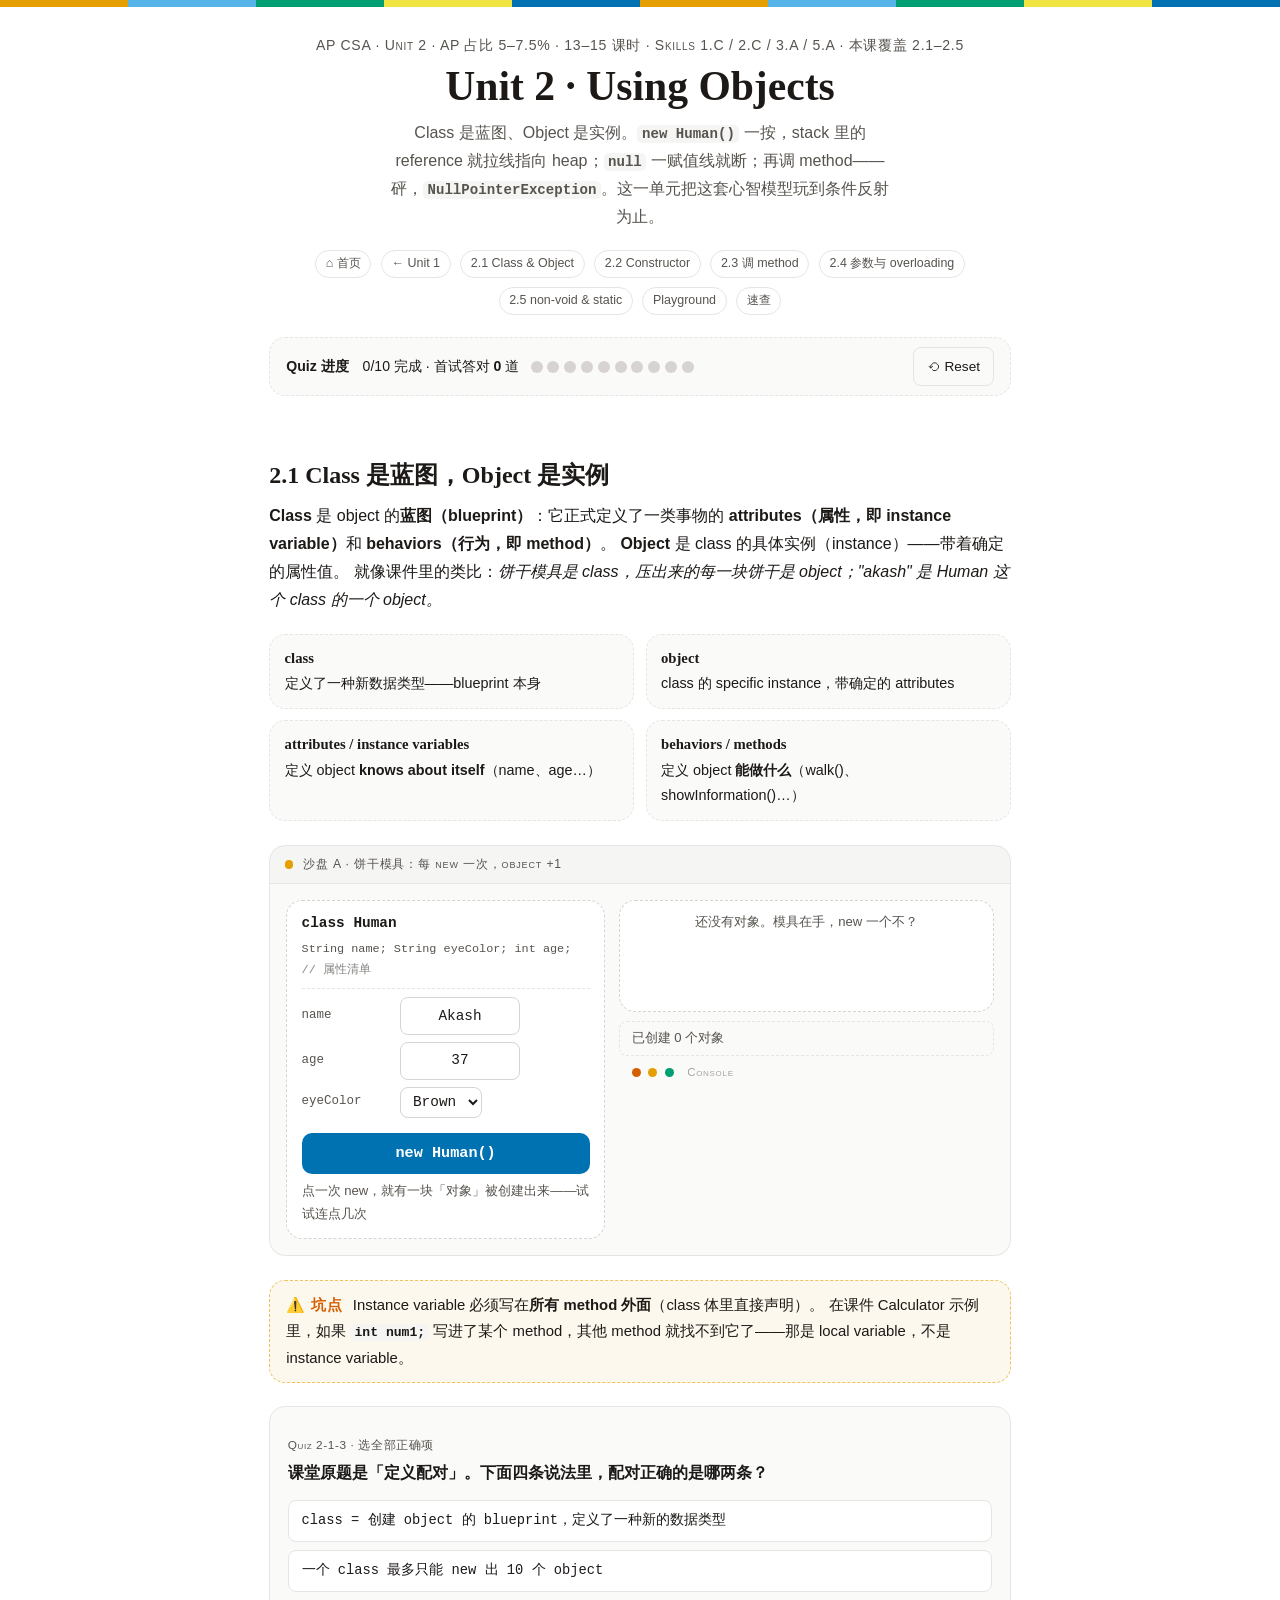
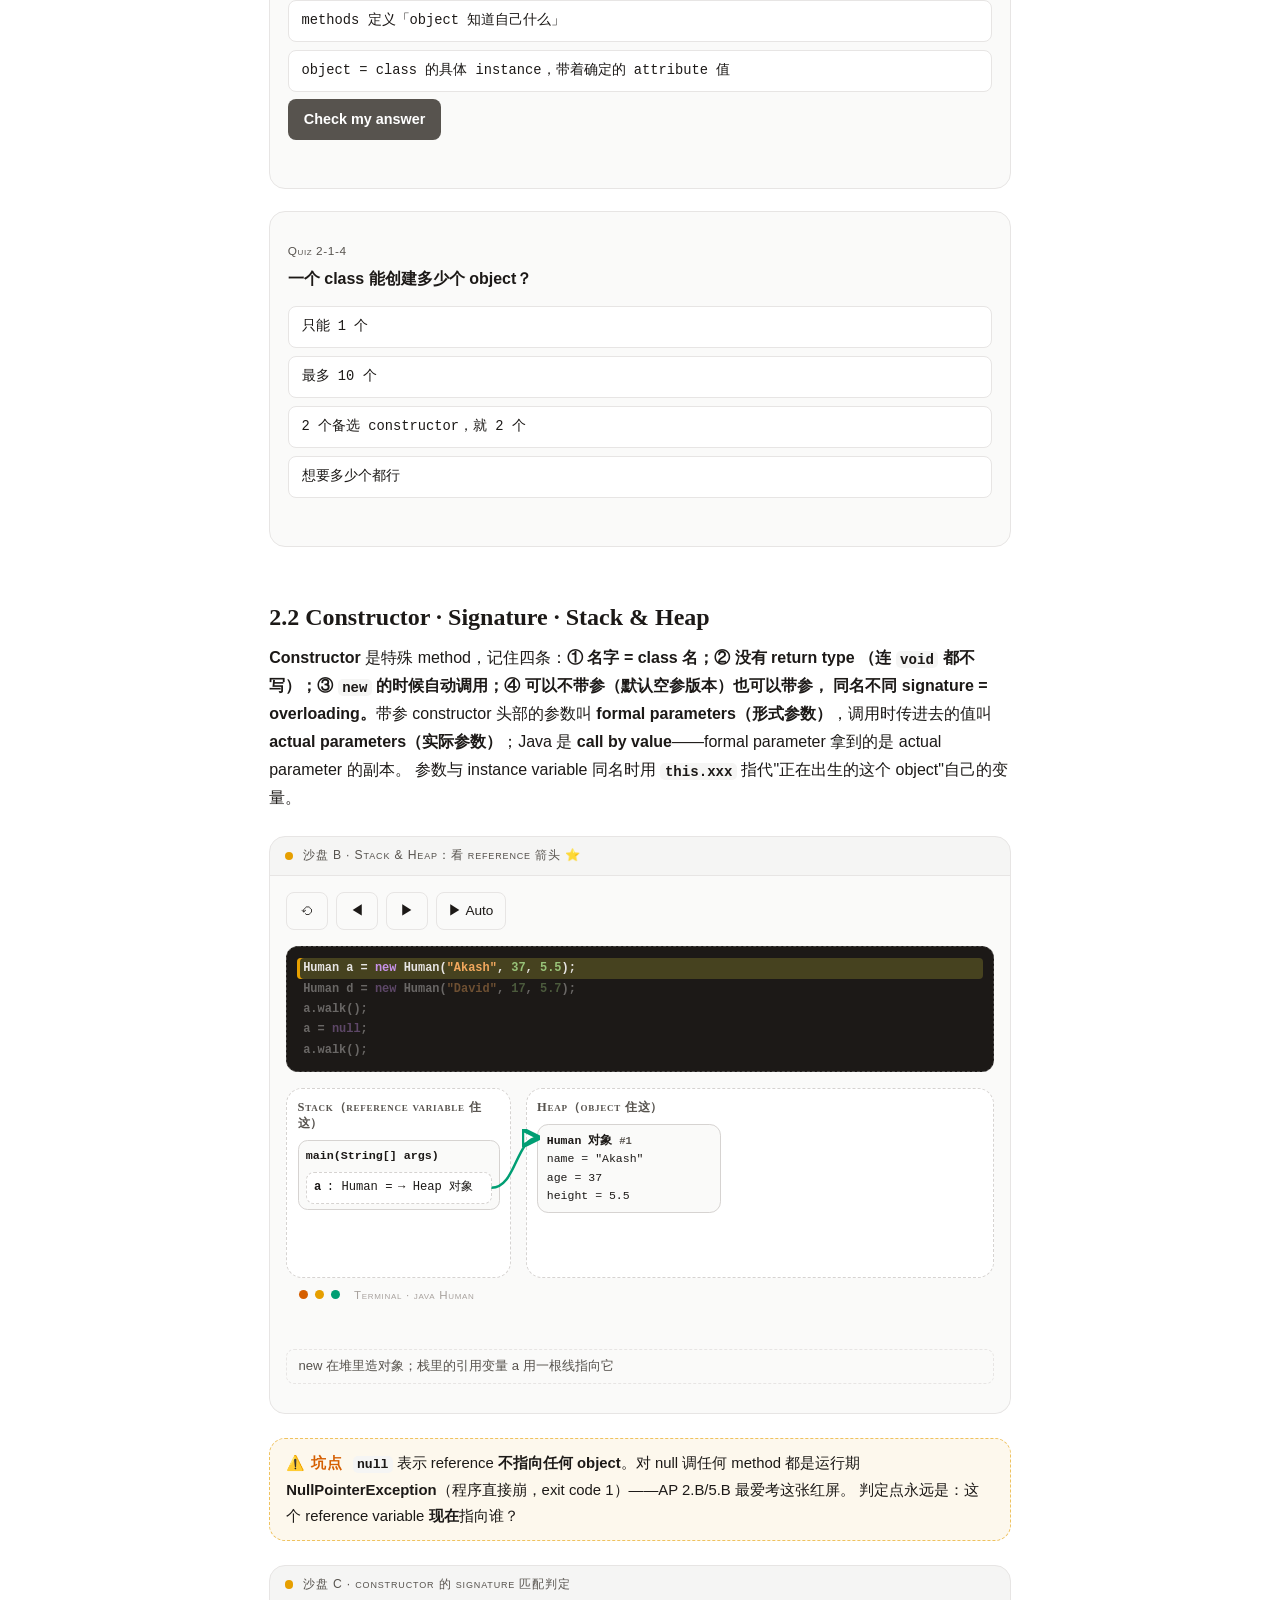
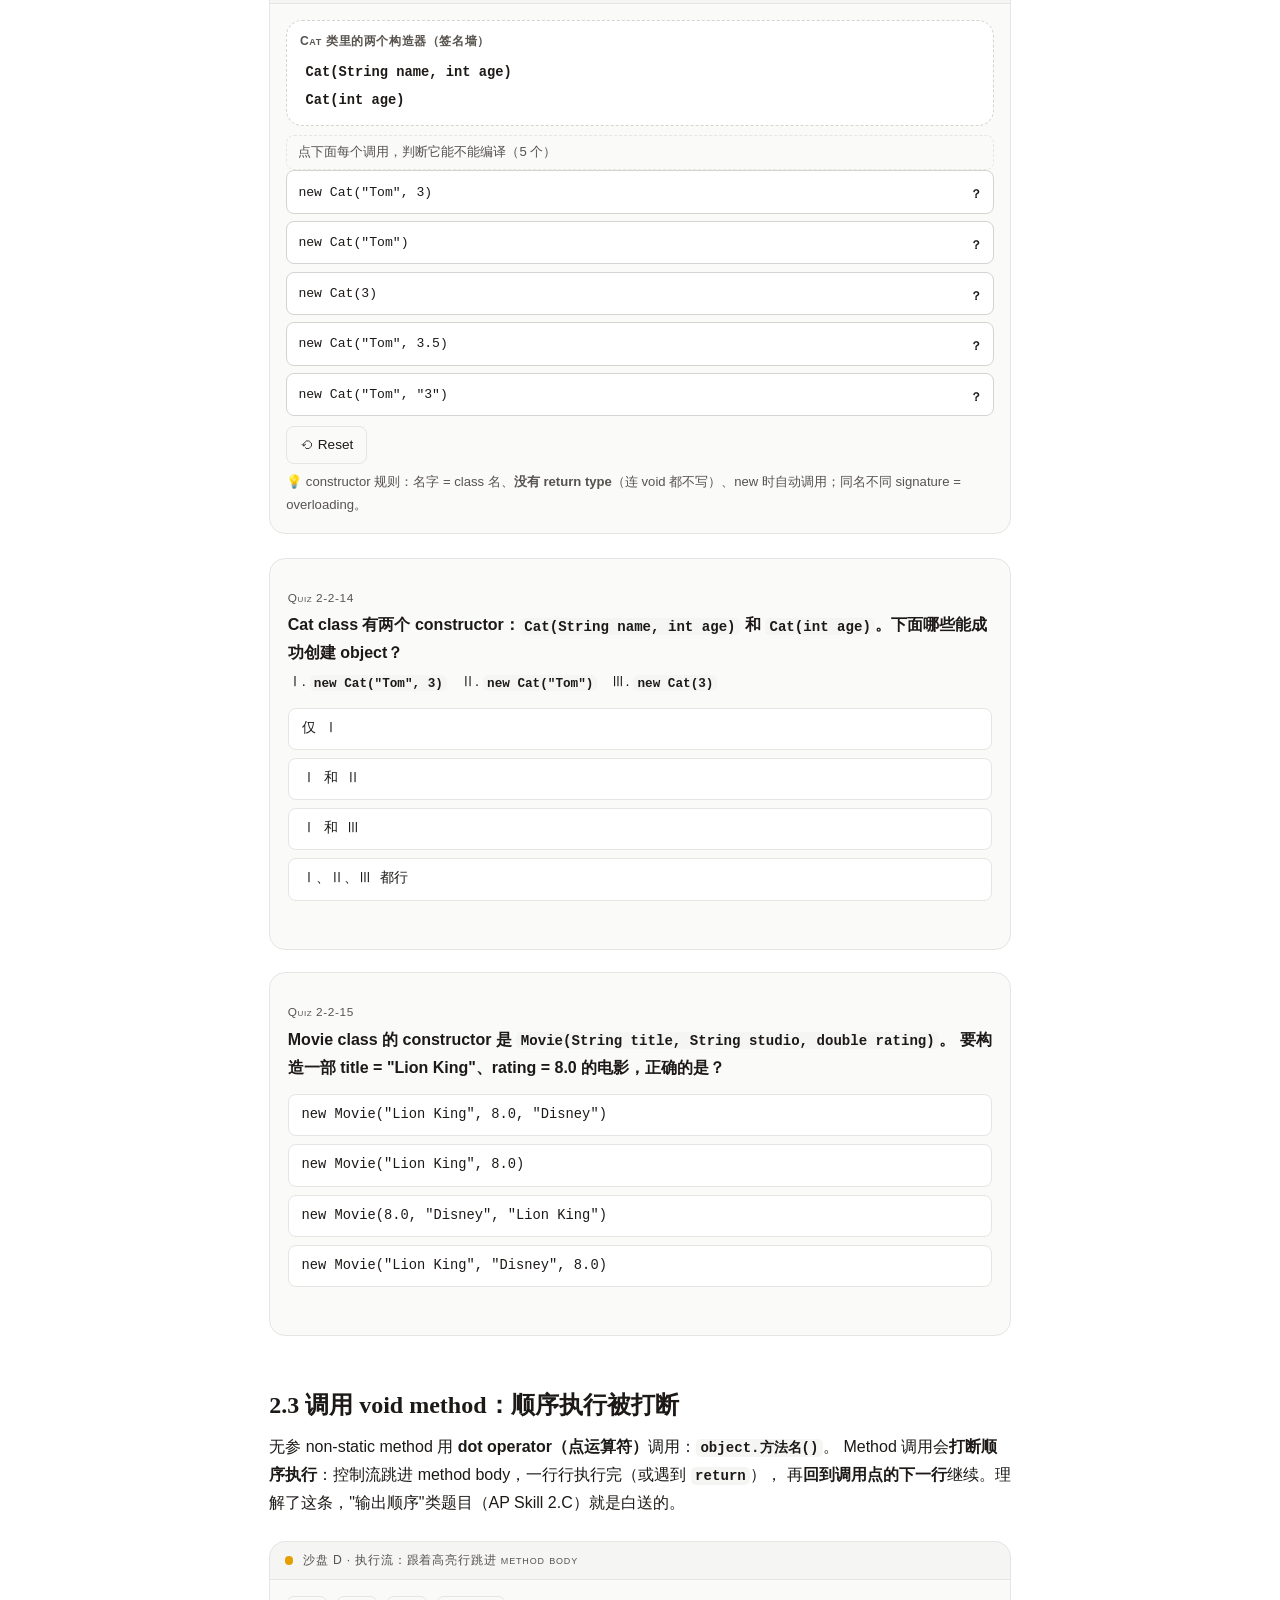
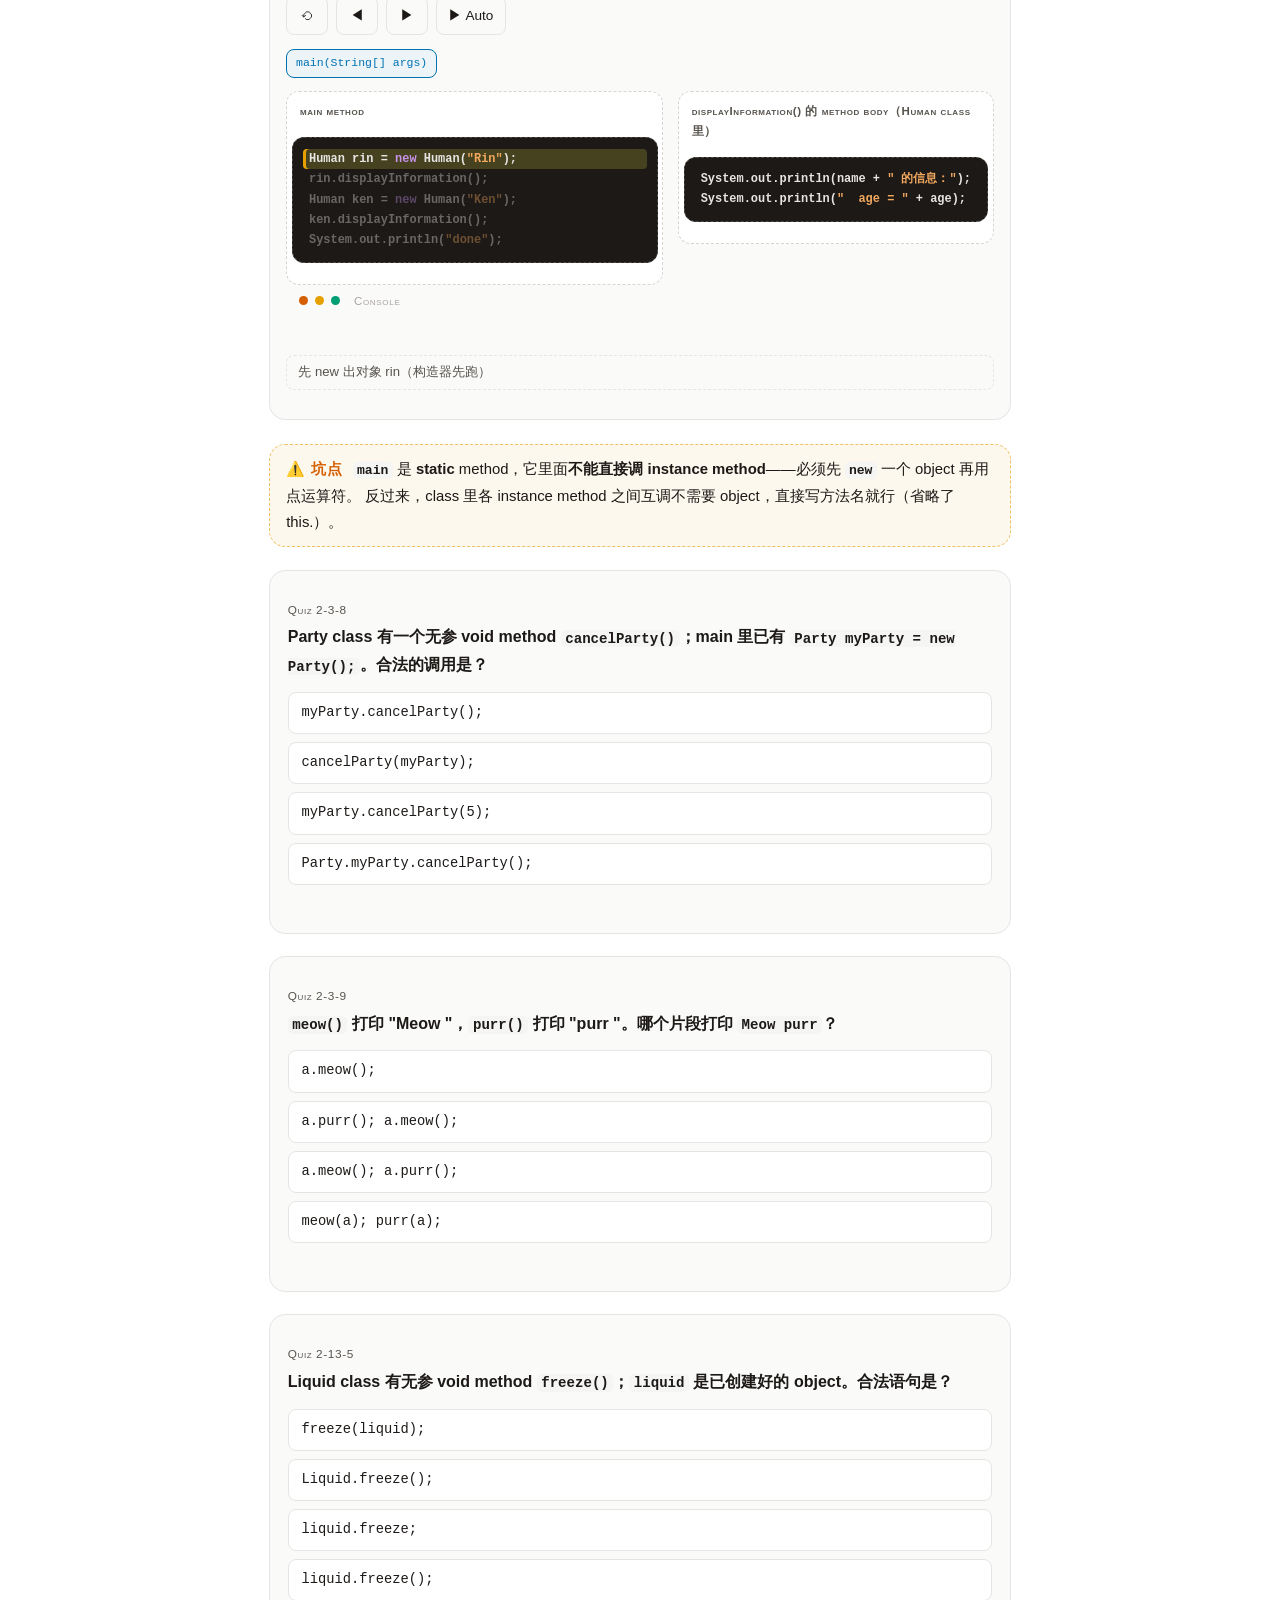
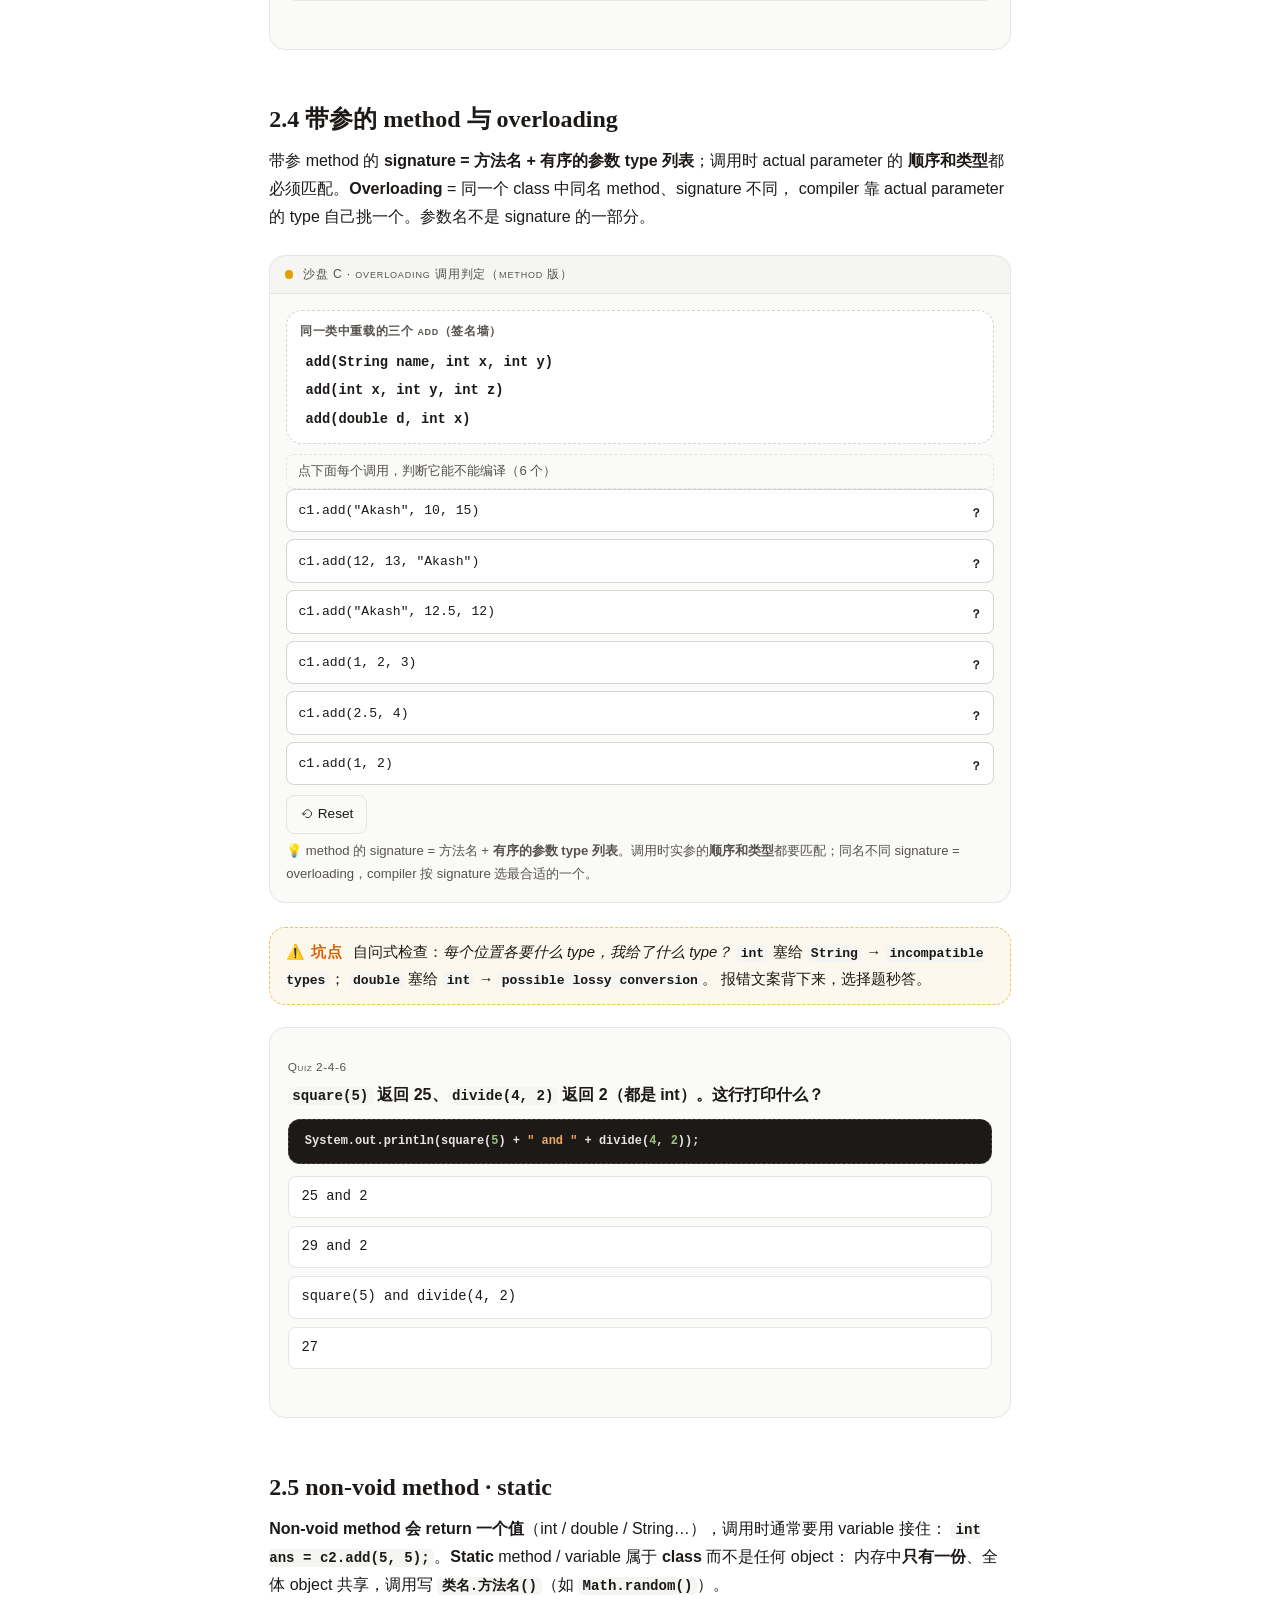
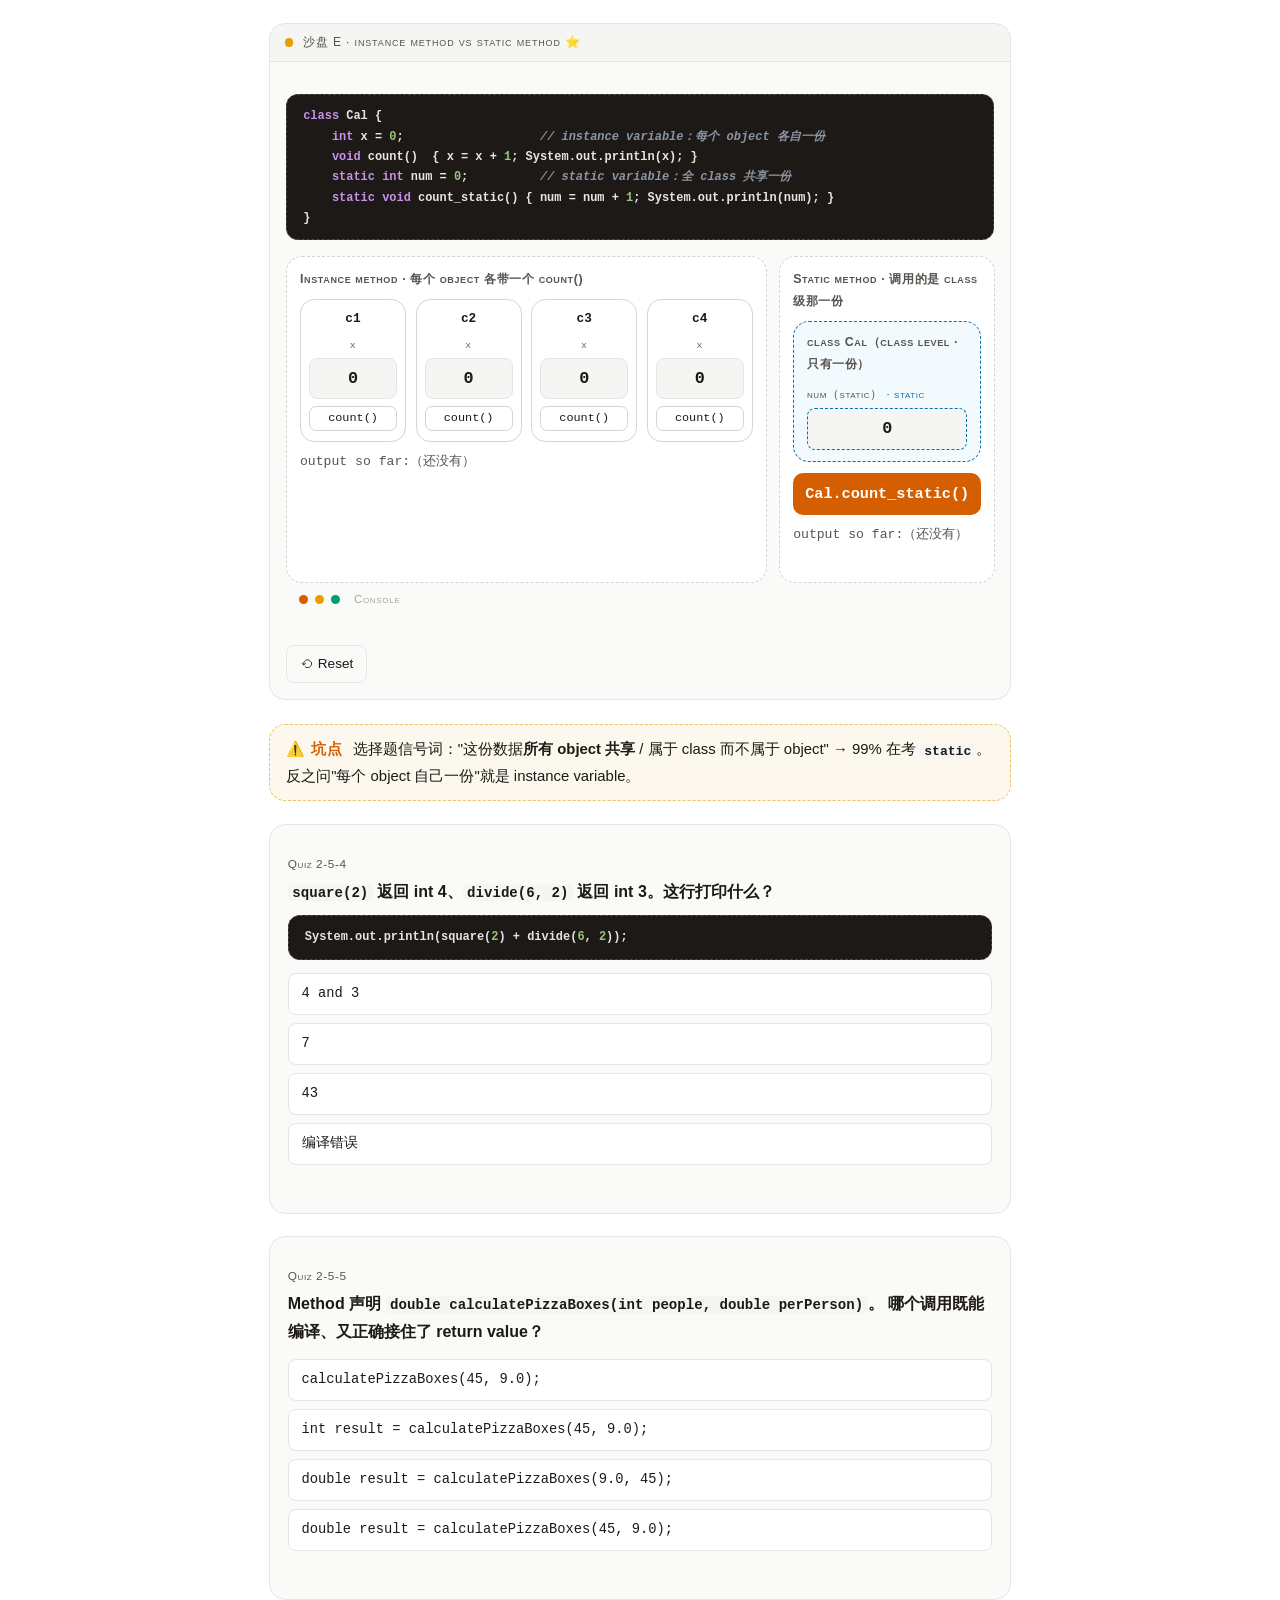
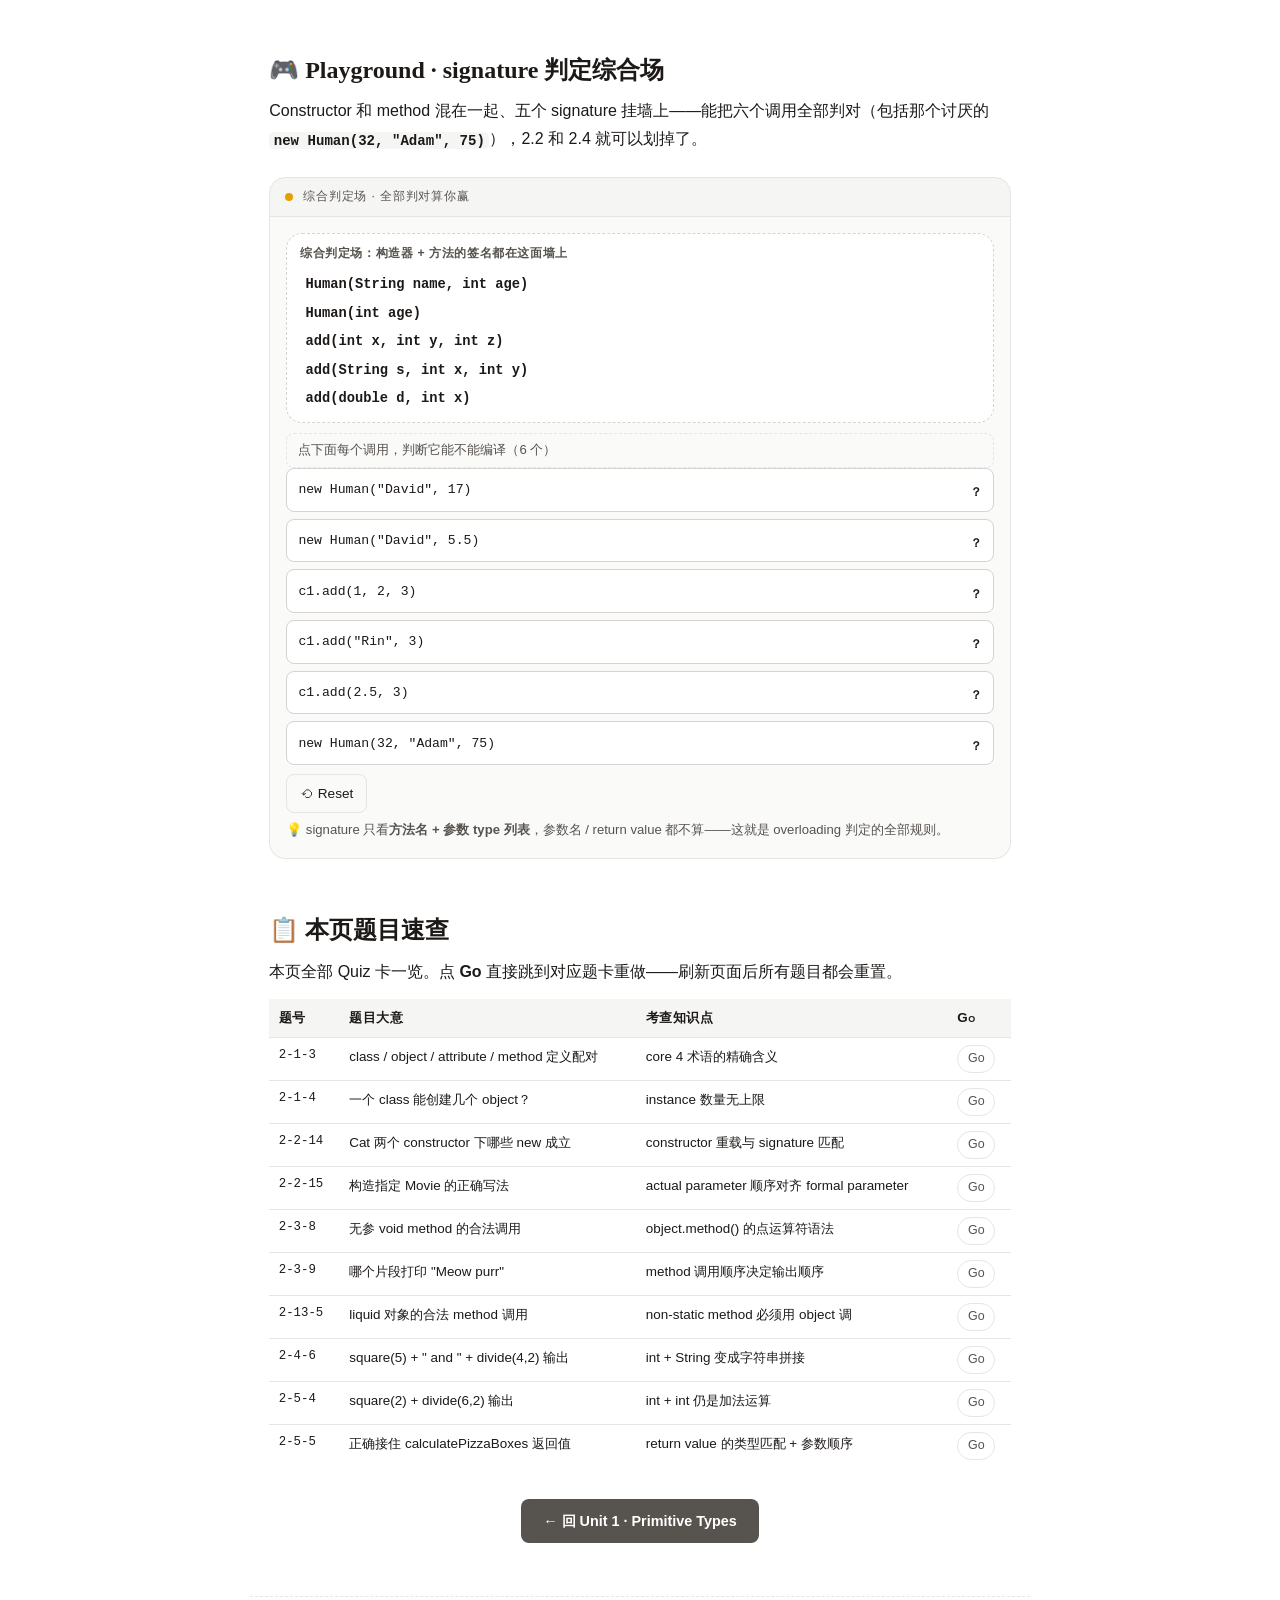
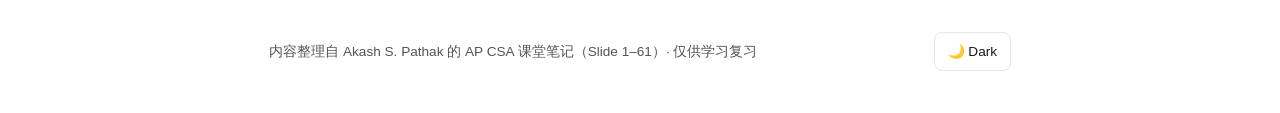
==== apcsa-review/unit2.html @ db7389d6 "Add files via upload" ====
<!doctype html>
<html lang="zh-CN" data-theme="light">
<head>
<meta charset="utf-8">
<meta name="viewport" content="width=device-width, initial-scale=1">
<title>Unit 2 · Using Objects | AP CSA 复习沙盘</title>
<meta name="description" content="AP CSA Unit 2 可交互复习：Class and Object、Constructor、Stack and Heap、Method calls、Static。">
<script>
  (function () {
    var p = new URL(location.href).searchParams.get('theme');
    var s = null; try { s = localStorage.getItem('apcsa-theme'); } catch (e) {}
    var t = p || s || (matchMedia('(prefers-color-scheme: dark)').matches ? 'dark' : 'light');
    document.documentElement.dataset.theme = t;
  })();
</script>
<link rel="stylesheet" href="./assets/main.css">
<link rel="stylesheet" href="./assets/sandbox.css">
<script type="module" src="./assets/js/unit2.js"></script>
</head>
<body data-page="unit2">
<a class="skip" href="#main">跳到主要内容</a>
<div class="bar" role="presentation"><i></i><i></i><i></i><i></i><i></i><i></i><i></i><i></i><i></i><i></i></div>

<div class="page">
  <header class="content site-head">
    <p class="post-meta">AP CSA · Unit 2 · AP 占比 5–7.5% · 13–15 课时 · Skills 1.C / 2.C / 3.A / 5.A · 本课覆盖 2.1–2.5</p>
    <h1 class="site-title">Unit 2 · Using Objects</h1>
    <p class="lede">Class 是蓝图、Object 是实例。<code>new Human()</code> 一按，stack 里的 reference 就拉线指向 heap；<code>null</code> 一赋值线就断；再调 method——砰，<code>NullPointerException</code>。这一单元把这套心智模型玩到条件反射为止。</p>
    <nav class="unit-nav" aria-label="本页目录">
      <a class="chip" href="./index.html">⌂ 首页</a>
      <a class="chip" href="./unit1.html">← Unit 1</a>
      <a class="chip" href="#s2-1">2.1 Class &amp; Object</a>
      <a class="chip" href="#s2-2">2.2 Constructor</a>
      <a class="chip" href="#s2-3">2.3 调 method</a>
      <a class="chip" href="#s2-4">2.4 参数与 overloading</a>
      <a class="chip" href="#s2-5">2.5 non-void &amp; static</a>
      <a class="chip" href="#playground">Playground</a>
      <a class="chip" href="#ref">速查</a>
    </nav>
    <div class="quiz-progress" data-quiz-progress aria-live="polite"></div>
  </header>

  <main id="main" class="content">

    <!-- ==================== §2.1 ==================== -->
    <section id="s2-1" class="reveal">
      <h2>2.1 Class 是蓝图，Object 是实例<a class="anchor" href="#s2-1" aria-label="本节的链接">#</a></h2>
      <p><strong>Class</strong> 是 object 的<strong>蓝图（blueprint）</strong>：它正式定义了一类事物的
        <strong>attributes（属性，即 instance variable）</strong>和 <strong>behaviors（行为，即 method）</strong>。
        <strong>Object</strong> 是 class 的具体实例（instance）——带着确定的属性值。
        就像课件里的类比：<em>饼干模具是 class，压出来的每一块饼干是 object；"akash" 是 Human 这个 class 的一个 object。</em></p>

      <div class="fact-grid">
        <div class="fact"><b>class</b><br>定义了一种新数据类型——blueprint 本身</div>
        <div class="fact"><b>object</b><br>class 的 specific instance，带确定的 attributes</div>
        <div class="fact"><b>attributes / instance variables</b><br>定义 object <strong>knows about itself</strong>（name、age…）</div>
        <div class="fact"><b>behaviors / methods</b><br>定义 object <strong>能做什么</strong>（walk()、showInformation()…）</div>
      </div>

      <div class="viz">
        <div class="viz-head"><span class="dot"></span>沙盘 A · 饼干模具：每 new 一次，object +1</div>
        <div class="viz-body">
          <u2-instantiator></u2-instantiator>
        </div>
      </div>

      <aside class="warn">
        <span class="tag">⚠️ 坑点</span>
        Instance variable 必须写在<strong>所有 method 外面</strong>（class 体里直接声明）。
        在课件 Calculator 示例里，如果 <code>int num1;</code> 写进了某个 method，其他 method 就找不到它了——那是 local variable，不是 instance variable。
      </aside>

      <quiz-card qno="2-1-3" multi id="q-2-1-3">
        <p class="qhead"><span class="qno">Quiz 2-1-3 · 选全部正确项</span></p>
        <p class="question">课堂原题是「定义配对」。下面四条说法里，<strong>配对正确</strong>的是哪两条？</p>
        <ul class="options">
          <li data-correct>class = 创建 object 的 blueprint，定义了一种新的数据类型</li>
          <li>一个 class 最多只能 new 出 10 个 object</li>
          <li>methods 定义「object 知道自己什么」</li>
          <li data-correct>object = class 的具体 instance，带着确定的 attribute 值</li>
        </ul>
        <p class="explain">methods 定义的是 object<strong>能做什么</strong>；"知道自己什么"是 <strong>attributes / instance variables</strong> 的活儿。object 数量没有任何上限——想 new 多少都行（Quiz 2-1-4 马上考这句）。</p>
      </quiz-card>

      <quiz-card qno="2-1-4" id="q-2-1-4">
        <p class="qhead"><span class="qno">Quiz 2-1-4</span></p>
        <p class="question">一个 class 能创建多少个 object？</p>
        <ul class="options">
          <li>只能 1 个</li>
          <li>最多 10 个</li>
          <li>2 个备选 constructor，就 2 个</li>
          <li data-correct>想要多少个都行</li>
        </ul>
        <p class="explain">刚才沙盘里你也 new 了好几个了——模具只此一个，饼干随便压。</p>
      </quiz-card>
    </section>

    <!-- ==================== §2.2 ==================== -->
    <section id="s2-2" class="reveal">
      <h2>2.2 Constructor · Signature · Stack &amp; Heap<a class="anchor" href="#s2-2" aria-label="本节的链接">#</a></h2>
      <p><strong>Constructor</strong> 是特殊 method，记住四条：<strong>① 名字 = class 名；② 没有 return type
        （连 <code>void</code> 都不写）；③ <code>new</code> 的时候自动调用；④ 可以不带参（默认空参版本）也可以带参，
        同名不同 signature = overloading。</strong>带参 constructor 头部的参数叫
        <strong>formal parameters（形式参数）</strong>，调用时传进去的值叫
        <strong>actual parameters（实际参数）</strong>；Java 是 <strong>call by value</strong>——formal parameter 拿到的是 actual parameter 的副本。
        参数与 instance variable 同名时用 <code>this.xxx</code> 指代"正在出生的这个 object"自己的变量。</p>

      <div class="viz">
        <div class="viz-head"><span class="dot"></span>沙盘 B · Stack &amp; Heap：看 reference 箭头 ⭐</div>
        <div class="viz-body">
          <u2-memory>
            <viz-code>
Human a = new Human("Akash", 37, 5.5);
Human d = new Human("David", 17, 5.7);
a.walk();
a = null;
a.walk();</viz-code>
            <div class="mem-area">
              <div class="mem-pane" id="stackPane"><h4>Stack（reference variable 住这）</h4><div class="stack-frame"><b>main(String[] args)</b></div></div>
              <div class="mem-pane" id="heapPane"><h4>Heap（object 住这）</h4></div>
            </div>
            <div class="npe-banner">💥 NullPointerException——程序在 Human.java:24 崩掉了（exit code 1）</div>
            <viz-console title="Terminal · java Human"></viz-console>
            <p class="note-chip">点 ▶ 逐行执行：重点看 reference 箭头，和 a = null 之后再调 method 发生了什么</p>
          </u2-memory>
        </div>
      </div>

      <aside class="warn float">
        <span class="tag">⚠️ 坑点</span>
        <code>null</code> 表示 reference <strong>不指向任何 object</strong>。对 null 调任何 method 都是运行期
        <strong>NullPointerException</strong>（程序直接崩，exit code 1）——AP 2.B/5.B 最爱考这张红屏。
        判定点永远是：这个 reference variable <strong>现在</strong>指向谁？
      </aside>

      <div class="viz">
        <div class="viz-head"><span class="dot"></span>沙盘 C · constructor 的 signature 匹配判定</div>
        <div class="viz-body">
          <u2-signature kind="ctor"></u2-signature>
        </div>
      </div>

      <quiz-card qno="2-2-14" id="q-2-2-14">
        <p class="qhead"><span class="qno">Quiz 2-2-14</span></p>
        <p class="question">Cat class 有两个 constructor：<code>Cat(String name, int age)</code> 和 <code>Cat(int age)</code>。下面哪些能成功创建 object？<br>
          <span style="font-weight:400;font-size:.9em">Ⅰ. <code>new Cat("Tom", 3)</code>　Ⅱ. <code>new Cat("Tom")</code>　Ⅲ. <code>new Cat(3)</code></span></p>
        <ul class="options">
          <li>仅 Ⅰ</li>
          <li>Ⅰ 和 Ⅱ</li>
          <li data-correct>Ⅰ 和 Ⅲ</li>
          <li>Ⅰ、Ⅱ、Ⅲ 都行</li>
        </ul>
        <p class="explain">Ⅰ 匹配 <code>Cat(String, int)</code> ✓；Ⅱ 找不到只收一个 String 的 constructor ✗；Ⅲ 匹配 <code>Cat(int)</code> ✓。和上面沙盘的判定是同一件事。</p>
      </quiz-card>

      <quiz-card qno="2-2-15" id="q-2-2-15">
        <p class="qhead"><span class="qno">Quiz 2-2-15</span></p>
        <p class="question">Movie class 的 constructor 是 <code>Movie(String title, String studio, double rating)</code>。
          要构造一部 title = "Lion King"、rating = 8.0 的电影，正确的是？</p>
        <ul class="options">
          <li>new Movie("Lion King", 8.0, "Disney")</li>
          <li>new Movie("Lion King", 8.0)</li>
          <li>new Movie(8.0, "Disney", "Lion King")</li>
          <li data-correct>new Movie("Lion King", "Disney", 8.0)</li>
        </ul>
        <p class="explain">Actual parameter 的<strong>顺序</strong>必须严格对齐 formal parameter：String → String → double。
          顺序反了（A、C）或参数不够（B），全都过不了编译。</p>
      </quiz-card>
    </section>

    <!-- ==================== §2.3 ==================== -->
    <section id="s2-3" class="reveal">
      <h2>2.3 调用 void method：顺序执行被打断<a class="anchor" href="#s2-3" aria-label="本节的链接">#</a></h2>
      <p>无参 non-static method 用 <strong>dot operator（点运算符）</strong>调用：<code>object.方法名()</code>。
        Method 调用会<strong>打断顺序执行</strong>：控制流跳进 method body，一行行执行完（或遇到 <code>return</code>），
        再<strong>回到调用点的下一行</strong>继续。理解了这条，"输出顺序"类题目（AP Skill 2.C）就是白送的。</p>

      <div class="viz">
        <div class="viz-head"><span class="dot"></span>沙盘 D · 执行流：跟着高亮行跳进 method body</div>
        <div class="viz-body">
          <u2-callflow>
            <div class="cstack"></div>
            <div class="split">
              <div class="paper"><h6>main method</h6>
                <viz-code id="codeMain">
Human rin = new Human("Rin");
rin.displayInformation();
Human ken = new Human("Ken");
ken.displayInformation();
System.out.println("done");</viz-code>
              </div>
              <div class="paper"><h6>displayInformation() 的 method body（Human class 里）</h6>
                <viz-code id="codeM">
System.out.println(name + " 的信息：");
System.out.println("  age = " + age);</viz-code>
              </div>
            </div>
            <viz-console title="Console"></viz-console>
            <p class="note-chip">点 ▶：看调用栈的 frame 怎么推入（调用）、怎么弹出（执行完回来）</p>
          </u2-callflow>
        </div>
      </div>

      <aside class="warn">
        <span class="tag">⚠️ 坑点</span>
        <code>main</code> 是 <strong>static</strong> method，它里面<strong>不能直接调 instance method</strong>——必须先 <code>new</code> 一个 object 再用点运算符。
        反过来，class 里各 instance method 之间互调不需要 object，直接写方法名就行（省略了 this.）。
      </aside>

      <quiz-card qno="2-3-8" id="q-2-3-8">
        <p class="qhead"><span class="qno">Quiz 2-3-8</span></p>
        <p class="question">Party class 有一个无参 void method <code>cancelParty()</code>；main 里已有 <code>Party myParty = new Party();</code>。合法的调用是？</p>
        <ul class="options">
          <li data-correct>myParty.cancelParty();</li>
          <li>cancelParty(myParty);</li>
          <li>myParty.cancelParty(5);</li>
          <li>Party.myParty.cancelParty();</li>
        </ul>
        <p class="explain">Non-static method = 用 object 点出来：<code>object.method()</code>。<code>cancelParty(5)</code> 参数数量不匹配（无参 method）。</p>
      </quiz-card>

      <quiz-card qno="2-3-9" id="q-2-3-9">
        <p class="qhead"><span class="qno">Quiz 2-3-9</span></p>
        <p class="question"><code>meow()</code> 打印 "Meow "，<code>purr()</code> 打印 "purr "。哪个片段打印 <code>Meow purr</code>？</p>
        <ul class="options">
          <li>a.meow();</li>
          <li>a.purr(); a.meow();</li>
          <li data-correct>a.meow(); a.purr();</li>
          <li>meow(a); purr(a);</li>
        </ul>
        <p class="explain">Method 按调用顺序一个个执行：<code>meow</code> 先 → "Meow "，<code>purr</code> 后 → "purr "。
          D 连调用语法都不对。</p>
      </quiz-card>

      <quiz-card qno="2-13-5" id="q-2-13-5">
        <p class="qhead"><span class="qno">Quiz 2-13-5</span></p>
        <p class="question">Liquid class 有无参 void method <code>freeze()</code>；<code>liquid</code> 是已创建好的 object。合法语句是？</p>
        <ul class="options">
          <li>freeze(liquid);</li>
          <li>Liquid.freeze();</li>
          <li>liquid.freeze;</li>
          <li data-correct>liquid.freeze();</li>
        </ul>
        <p class="explain">同 2-3-8：object + 点 + 方法名 + 括号分号。用 class 名调用（如 <code>Liquid.freeze()</code>）只适用于 static method（§2.5 见）。</p>
      </quiz-card>
    </section>

    <!-- ==================== §2.4 ==================== -->
    <section id="s2-4" class="reveal">
      <h2>2.4 带参的 method 与 overloading<a class="anchor" href="#s2-4" aria-label="本节的链接">#</a></h2>
      <p>带参 method 的 <strong>signature = 方法名 + 有序的参数 type 列表</strong>；调用时 actual parameter 的
        <strong>顺序和类型</strong>都必须匹配。<strong>Overloading</strong> = 同一个 class 中同名 method、signature 不同，
        compiler 靠 actual parameter 的 type 自己挑一个。参数名不是 signature 的一部分。</p>

      <div class="viz">
        <div class="viz-head"><span class="dot"></span>沙盘 C · overloading 调用判定（method 版）</div>
        <div class="viz-body">
          <u2-signature kind="method"></u2-signature>
        </div>
      </div>

      <aside class="warn float">
        <span class="tag">⚠️ 坑点</span>
        自问式检查：<em>每个位置各要什么 type，我给了什么 type？</em>
        <code>int</code> 塞给 <code>String</code> → <code>incompatible types</code>；
        <code>double</code> 塞给 <code>int</code> → <code>possible lossy conversion</code>。
        报错文案背下来，选择题秒答。
      </aside>

      <quiz-card qno="2-4-6" id="q-2-4-6">
        <p class="qhead"><span class="qno">Quiz 2-4-6</span></p>
        <p class="question"><code>square(5)</code> 返回 25、<code>divide(4, 2)</code> 返回 2（都是 int）。这行打印什么？</p>
        <viz-code>System.out.println(square(5) + " and " + divide(4, 2));</viz-code>
        <ul class="options">
          <li data-correct>25 and 2</li>
          <li>29 and 2</li>
          <li>square(5) and divide(4, 2)</li>
          <li>27</li>
        </ul>
        <p class="explain">中间是 String，+ 变成<strong>拼接</strong>：25 + " and " = "25 and "，再拼 2 = "25 and 2"。
          全是数字时 <code>+</code> 才做加法（下一题对比）。</p>
      </quiz-card>
    </section>

    <!-- ==================== §2.5 ==================== -->
    <section id="s2-5" class="reveal">
      <h2>2.5 non-void method · static<a class="anchor" href="#s2-5" aria-label="本节的链接">#</a></h2>
      <p><strong>Non-void method 会 return 一个值</strong>（int / double / String…），调用时通常要用 variable 接住：
        <code>int ans = c2.add(5, 5);</code>。<strong>Static</strong> method / variable 属于 <strong>class</strong> 而不是任何 object：
        内存中<strong>只有一份</strong>、全体 object 共享，调用写 <code>类名.方法名()</code>（如 <code>Math.random()</code>）。</p>

      <div class="viz">
        <div class="viz-head"><span class="dot"></span>沙盘 E · instance method vs static method ⭐</div>
        <div class="viz-body">
          <viz-code>
class Cal {
    int x = 0;                   // instance variable：每个 object 各自一份
    void count()  { x = x + 1; System.out.println(x); }
    static int num = 0;          // static variable：全 class 共享一份
    static void count_static() { num = num + 1; System.out.println(num); }
}</viz-code>
          <u2-static></u2-static>
        </div>
      </div>

      <aside class="warn float">
        <span class="tag">⚠️ 坑点</span>
        选择题信号词："这份数据<strong>所有 object 共享</strong> / 属于 class 而不属于 object" → 99% 在考 <code>static</code>。
        反之问"每个 object 自己一份"就是 instance variable。
      </aside>

      <quiz-card qno="2-5-4" id="q-2-5-4">
        <p class="qhead"><span class="qno">Quiz 2-5-4</span></p>
        <p class="question"><code>square(2)</code> 返回 int 4、<code>divide(6, 2)</code> 返回 int 3。这行打印什么？</p>
        <viz-code>System.out.println(square(2) + divide(6, 2));</viz-code>
        <ul class="options">
          <li>4 and 3</li>
          <li data-correct>7</li>
          <li>43</li>
          <li>编译错误</li>
        </ul>
        <p class="explain">两边都是 int 返回值，中间的 <code>+</code> 做<strong>加法</strong>：4 + 3 = 7。
          和 2-4-6 放一起看：有没有 String 参战，<code>+</code> 的语义完全不同。</p>
      </quiz-card>

      <quiz-card qno="2-5-5" id="q-2-5-5">
        <p class="qhead"><span class="qno">Quiz 2-5-5</span></p>
        <p class="question">Method 声明 <code>double calculatePizzaBoxes(int people, double perPerson)</code>。
          哪个调用既能编译、又正确接住了 return value？</p>
        <ul class="options">
          <li>calculatePizzaBoxes(45, 9.0);</li>
          <li>int result = calculatePizzaBoxes(45, 9.0);</li>
          <li>double result = calculatePizzaBoxes(9.0, 45);</li>
          <li data-correct>double result = calculatePizzaBoxes(45, 9.0);</li>
        </ul>
        <p class="explain">B：<code>double</code> 返回值塞进 <code>int</code> → lossy conversion，编译失败。
          C：参数顺序反了，45 是 int 不是 double 位置。A 语法上能跑，但 return value 被扔掉了——考试问"正确调用"选 D。</p>
      </quiz-card>
    </section>

    <!-- ==================== Playground ==================== -->
    <section id="playground" class="reveal">
      <h2>🎮 Playground · signature 判定综合场<a class="anchor" href="#playground" aria-label="本节的链接">#</a></h2>
      <p>Constructor 和 method 混在一起、五个 signature 挂墙上——能把六个调用全部判对（包括那个讨厌的
        <code>new Human(32, "Adam", 75)</code>），2.2 和 2.4 就可以划掉了。</p>
      <div class="viz">
        <div class="viz-head"><span class="dot"></span>综合判定场 · 全部判对算你赢</div>
        <div class="viz-body">
          <u2-signature kind="mix"></u2-signature>
        </div>
      </div>
    </section>

    <!-- ==================== 速查 ==================== -->
    <section id="ref" class="reveal">
      <h2>📋 本页题目速查<a class="anchor" href="#ref" aria-label="本节的链接">#</a></h2>
      <p>本页全部 Quiz 卡一览。点 <strong>Go</strong> 直接跳到对应题卡重做——刷新页面后所有题目都会重置。</p>

      <table class="ref">
        <thead><tr><th>题号</th><th>题目大意</th><th>考查知识点</th><th>Go</th></tr></thead>
        <tbody>
          <tr><td class="mono">2-1-3</td><td>class / object / attribute / method 定义配对</td><td>core 4 术语的精确含义</td><td><a class="chip" href="#q-2-1-3">Go</a></td></tr>
          <tr><td class="mono">2-1-4</td><td>一个 class 能创建几个 object？</td><td>instance 数量无上限</td><td><a class="chip" href="#q-2-1-4">Go</a></td></tr>
          <tr><td class="mono">2-2-14</td><td>Cat 两个 constructor 下哪些 new 成立</td><td>constructor 重载与 signature 匹配</td><td><a class="chip" href="#q-2-2-14">Go</a></td></tr>
          <tr><td class="mono">2-2-15</td><td>构造指定 Movie 的正确写法</td><td>actual parameter 顺序对齐 formal parameter</td><td><a class="chip" href="#q-2-2-15">Go</a></td></tr>
          <tr><td class="mono">2-3-8</td><td>无参 void method 的合法调用</td><td>object.method() 的点运算符语法</td><td><a class="chip" href="#q-2-3-8">Go</a></td></tr>
          <tr><td class="mono">2-3-9</td><td>哪个片段打印 "Meow purr"</td><td>method 调用顺序决定输出顺序</td><td><a class="chip" href="#q-2-3-9">Go</a></td></tr>
          <tr><td class="mono">2-13-5</td><td>liquid 对象的合法 method 调用</td><td>non-static method 必须用 object 调</td><td><a class="chip" href="#q-2-13-5">Go</a></td></tr>
          <tr><td class="mono">2-4-6</td><td>square(5) + " and " + divide(4,2) 输出</td><td>int + String 变成字符串拼接</td><td><a class="chip" href="#q-2-4-6">Go</a></td></tr>
          <tr><td class="mono">2-5-4</td><td>square(2) + divide(6,2) 输出</td><td>int + int 仍是加法运算</td><td><a class="chip" href="#q-2-5-4">Go</a></td></tr>
          <tr><td class="mono">2-5-5</td><td>正确接住 calculatePizzaBoxes 返回值</td><td>return value 的类型匹配 + 参数顺序</td><td><a class="chip" href="#q-2-5-5">Go</a></td></tr>
        </tbody>
      </table>

      <p style="text-align:center;margin-top:2rem">
        <a class="btn" style="display:inline-block;padding:.6rem 1.4rem;border-radius:8px;background:var(--btn-bg);color:#fff;text-decoration:none" href="./unit1.html">← 回 Unit 1 · Primitive Types</a>
      </p>
    </section>
  </main>

  <footer class="site-foot">
    <span>内容整理自 Akash S. Pathak 的 AP CSA 课堂笔记（Slide 1–61）· 仅供学习复习</span>
    <button class="btn-ghost" type="button" data-theme-toggle>🌙 Dark</button>
  </footer>
</div>
</body>
</html>
---- apcsa-review/assets/main.css ----
/* ============================================================
   AP CSA 复习沙盘 · 全局皮肤
   设计语汇移植自 samwho.dev：Okabe–Ito 色板 / 动效 tokens /
   虚线圆角"手账"质感 / margin note / 双主题
   ============================================================ */

/* ---------- 1. Design Tokens ---------- */
:root {
  /* stone 灰阶 */
  --stone-50:#fafaf9;  --stone-100:#f5f5f4; --stone-200:#e7e5e4;
  --stone-300:#d6d3d1; --stone-400:#a8a29e; --stone-500:#78716c;
  --stone-600:#57534e; --stone-700:#44403c; --stone-800:#292524;
  --stone-900:#1c1917; --stone-950:#0c0a09;

  /* 可视化分类色板（Okabe–Ito 色盲安全） */
  --viz-1:#e69f00; --viz-2:#56b4e9; --viz-3:#009e73; --viz-4:#f0e442;
  --viz-5:#0072b2; --viz-6:#d55e00; --viz-7:#cc79a7; --viz-8:#2e3440;
  --viz-orange:var(--viz-1); --viz-sky:var(--viz-2); --viz-green:var(--viz-3);
  --viz-yellow:var(--viz-4); --viz-blue:var(--viz-5); --viz-red:var(--viz-6);
  --viz-pink:var(--viz-7);   --viz-grey:var(--viz-8);

  /* 动效：4 档时长 × 3 条曲线 */
  --dur-press:120ms; --dur-state:160ms; --dur-move:220ms; --dur-playful:300ms;
  --ease-out:cubic-bezier(0.23,1,0.32,1);
  --ease-inout:cubic-bezier(0.77,0,0.175,1);
  --ease-bounce:cubic-bezier(0.34,2.2,0.64,1);

  /* 字体：系统栈，零 web font；中文标题配衬线 */
  --font-body:"Seravek","Gill Sans Nova","Segoe UI",Ubuntu,Calibri,
    "PingFang SC","Hiragino Sans GB","Microsoft YaHei","Noto Sans SC",sans-serif;
  --font-heading:"Iowan Old Style","Palatino Linotype","URW Palladio L",P052,
    "Songti SC","STSong","SimSun",serif;
  --font-code:ui-monospace,"Cascadia Code","JetBrains Mono","Source Code Pro",
    Menlo,Consolas,"Courier New",monospace;

  --max-w:780px;

  /* 主题变量（light 默认） */
  --bg:#ffffff;
  --bg-hl:var(--stone-100);
  --surface:var(--stone-50);
  --text:var(--stone-900);
  --text-2:var(--stone-600);
  --border:var(--stone-200);
  --border-strong:var(--stone-300);
  --btn-bg:var(--stone-600);
  --btn-hover:var(--stone-500);
  --link:var(--stone-800);
  --code-bg:#1c1917; --code-text:#e7e5e4;

  color-scheme:light;
}

[data-theme="dark"] {
  --bg:var(--stone-950);
  --bg-hl:var(--stone-800);
  --surface:var(--stone-900);
  --text:var(--stone-300);
  --text-2:var(--stone-400);
  --border:var(--stone-700);
  --border-strong:var(--stone-600);
  --btn-bg:var(--stone-700);
  --btn-hover:var(--stone-600);
  --link:var(--stone-200);

  /* 暗色：分类色统一压暗 20%（grey 反而提亮以免糊底） */
  --viz-1:color-mix(in srgb,#e69f00,black 20%);
  --viz-2:color-mix(in srgb,#56b4e9,black 20%);
  --viz-3:color-mix(in srgb,#009e73,black 20%);
  --viz-4:color-mix(in srgb,#f0e442,black 25%);
  --viz-5:color-mix(in srgb,#0072b2,black 10%);
  --viz-6:color-mix(in srgb,#d55e00,black 20%);
  --viz-7:color-mix(in srgb,#cc79a7,black 20%);
  --viz-8:#4c566a;

  color-scheme:dark;
}

::selection { background:color-mix(in srgb, var(--viz-yellow) 55%, transparent); }

/* ---------- 2. 基础 ---------- */
*,*::before,*::after { box-sizing:border-box; }
html { scroll-behavior:smooth; }
body {
  margin:0;
  background:var(--bg);
  color:var(--text);
  font-family:var(--font-body);
  font-size:16px;
  line-height:1.75;
  overflow-x:hidden;
}
.page { display:flex; flex-direction:column; align-items:center; width:100%; }
.content { width:100%; max-width:var(--max-w); padding:0 1.2rem; }
section::after { content:""; display:block; clear:both; }

a { color:var(--link); text-decoration:none; }
.content a:not(.anchor):not(.card):not(.btn):not(.chip) {
  text-decoration-line:underline; text-decoration-thickness:.08em;
  text-underline-offset:.14em; text-decoration-color:var(--border-strong);
}
.content a:not(.anchor):not(.card):not(.btn):not(.chip):hover { text-decoration-color:var(--text); }

h1,h2,h3,h4 { font-family:var(--font-heading); line-height:1.25; }
h2 { padding-top:2rem; font-size:1.5rem; margin:.6rem 0; }
h2 .anchor {
  opacity:0; transition:opacity var(--dur-state) var(--ease-out);
  color:var(--viz-orange); font-size:.8em; padding:0 .2rem;
  min-width:24px; display:inline-flex; align-items:center; justify-content:center;
}
h2:hover .anchor, h2 .anchor:focus-visible { opacity:1; }
@media (hover:none) { h2 .anchor { opacity:.45; } }
h3 { font-size:1.15rem; padding-top:1.2rem; margin:.4rem 0; }
p { margin:.8rem 0; }
strong { font-weight:650; }

code {
  font-family:var(--font-code); font-size:.88em; font-weight:600;
  background:var(--bg-hl); border-radius:5px; padding:.06em .32em;
}
pre code { background:none; padding:0; }

/* 跳过链接（无障碍） */
.skip {
  position:absolute; left:-9999px; top:.5rem; z-index:50;
  background:var(--text); color:var(--bg); padding:.4rem 1rem; border-radius:8px;
}
.skip:focus { left:.5rem; }

/* ---------- 3. 顶部 5 色装饰条 ---------- */
.bar { display:flex; width:100%; }
.bar i { height:.45rem; flex:1; }
.bar i:nth-child(5n+1){background:var(--viz-1)}
.bar i:nth-child(5n+2){background:var(--viz-2)}
.bar i:nth-child(5n+3){background:var(--viz-3)}
.bar i:nth-child(5n+4){background:var(--viz-4)}
.bar i:nth-child(5n+5){background:var(--viz-5)}

/* ---------- 4. 页面头部 / 尾部 ---------- */
.post-meta {
  text-align:center; font-variant:small-caps; letter-spacing:.05em;
  color:var(--text-2); font-size:.88rem; margin:1.6rem 0 .2rem;
}
.site-title {
  text-align:center; font-size:clamp(1.9rem,5vw,2.6rem);
  margin:.1rem 0 .4rem; padding-top:0;
}
.lede { text-align:center; color:var(--text-2); max-width:56ch; margin:0 auto .4rem; }
.unit-nav { display:flex; justify-content:center; gap:.6rem; flex-wrap:wrap; margin:1.2rem 0 .4rem; }
.chip {
  display:inline-block; font-size:.78rem; color:var(--text-2);
  border:1px solid var(--border); border-radius:999px; padding:.12rem .6rem;
  transition:border-color var(--dur-state), color var(--dur-state);
}
a.chip:hover { border-color:var(--border-strong); color:var(--text); text-decoration:none; }

footer.site-foot {
  width:100%; max-width:var(--max-w); padding:2.2rem 1.2rem 2.6rem;
  margin-top:2.5rem; border-top:1px dashed var(--border);
  color:var(--text-2); font-size:.85rem;
  display:flex; flex-wrap:wrap; gap:.8rem; justify-content:space-between; align-items:center;
}

/* ---------- 5. 按钮 ---------- */
.btn {
  font:inherit; font-size:.9rem; font-weight:600; cursor:pointer;
  border:none; border-radius:8px; padding:.5rem 1rem;
  background:var(--btn-bg); color:#fff;
  transition:background var(--dur-state) var(--ease-out),
             transform var(--dur-press) var(--ease-out);
}
.btn:hover { background:var(--btn-hover); }
.btn:active { transform:scale(.96); }
.btn-ghost {
  font:inherit; font-size:.85rem; cursor:pointer; color:var(--text);
  background:transparent; border:1px solid var(--border); border-radius:8px;
  padding:.4rem .8rem;
  transition:border-color var(--dur-state), background var(--dur-state);
}
.btn-ghost:hover { border-color:var(--border-strong); background:var(--bg-hl); }

/* ---------- 6. 代码块（虚线圆角 · 永远深色 · 逐行 span 供步进器高亮） ---------- */
viz-code { display:block; margin:1rem 0; }
.code {
  margin:0; background:var(--code-bg); color:var(--code-text);
  border:1px dashed color-mix(in srgb,#ffffff 22%,transparent);
  border-radius:.75rem; padding:.7rem 1rem; overflow-x:auto;
  font-family:var(--font-code); font-size:.85rem; line-height:1.7;
}
.code .ln { display:block; min-height:1.7em; padding:0 .4rem; margin:0 -.4rem; border-radius:4px;
  transition:background var(--dur-move) var(--ease-out), box-shadow var(--dur-move); }
.code .ln.hl {
  background:color-mix(in srgb,#f0e442 20%,transparent);
  box-shadow:inset 3px 0 0 var(--viz-1);
}
.code .ln.ghost { opacity:.38; }
.tok-k { color:#c792ea; } .tok-s { color:#f2a85e; }
.tok-c { color:#8b95a3; font-style:italic; } .tok-n { color:#98c379; }

/* ---------- 7. 沙盘容器 ---------- */
.viz {
  margin:1.5rem 0; border:1px solid var(--border); border-radius:1rem;
  background:var(--bg-hl); overflow:hidden;
}
.viz-head {
  display:flex; align-items:center; gap:.6rem; padding:.5rem .9rem;
  font-size:.76rem; letter-spacing:.07em; font-variant:small-caps;
  color:var(--text-2); border-bottom:1px solid var(--border);
}
.viz-head .dot { width:.55rem; height:.55rem; border-radius:50%; background:var(--viz-orange); flex:none; }
.viz-body { padding:1rem; background:var(--surface); border-radius:0 0 1rem 1rem; }
.controls { display:flex; flex-wrap:wrap; gap:.5rem; align-items:center; margin-bottom:.6rem; }
.step-btn { min-width:42px; padding-inline:.7rem; }
.hint { font-size:.82rem; color:var(--text-2); margin:.4rem 0 0; }

/* ---------- 8. 终端 viz-console ---------- */
.term-host {
  display:block; font-family:var(--font-code); font-size:.84rem;
  background:var(--code-bg); color:var(--code-text);
  border-radius:.8rem; overflow:hidden; margin:.8rem 0;
  border:1px solid color-mix(in srgb,#ffffff 14%,transparent);
}
.term-head {
  display:flex; align-items:center; gap:.45rem; padding:.4rem .8rem;
  background:color-mix(in srgb,#ffffff 6%,transparent);
}
.term-head .td { width:9px; height:9px; border-radius:50%; }
.td.r{background:var(--viz-6)} .td.y{background:var(--viz-1)} .td.g{background:var(--viz-3)}
.term-title { margin-left:.4rem; font-size:.72rem; color:#a8a29e; font-variant:small-caps; letter-spacing:.06em; }
.term-body { padding:.55rem .9rem .7rem; max-height:240px; overflow:auto; line-height:1.7; min-height:1.8em; }
.term-line { animation:fadeSlide var(--dur-state) var(--ease-out) both; white-space:pre-wrap; }
@keyframes fadeSlide { from{opacity:0; transform:translateY(5px)} to{opacity:1; transform:none} }
.term-line.cmd::before { content:"❯ "; color:#c792ea; }
.term-line.res { color:#98c379; }
.term-line.dim { color:#8b95a3; font-style:italic; }
.term-line.err { color:#f1948a; }

/* ---------- 9. 内存盒 mem-box ---------- */
.mem-grid { display:flex; flex-wrap:wrap; gap:.8rem; align-items:flex-start; }
mem-box { display:block; min-width:88px; }
.mem-name { display:block; font-size:.72rem; font-variant:small-caps; color:var(--text-2); letter-spacing:.05em; margin-bottom:.22rem; }
.mem-value {
  display:block; text-align:center; font-family:var(--font-code);
  font-size:1.05rem; font-weight:600;
  background:var(--bg-hl); border:1px solid var(--border); border-radius:8px;
  padding:.32rem .6rem; min-height:2rem;
  transition:background var(--dur-playful), color var(--dur-playful), border-color var(--dur-playful);
}
.mem-value.pulse { animation:memPulse 560ms var(--ease-bounce); }
@keyframes memPulse {
  0%   { transform:scale(1); }
  30%  { transform:scale(1.14); background:var(--viz-4); color:#1c1917;
         border-color:var(--viz-1); box-shadow:0 0 0 5px color-mix(in srgb,var(--viz-4) 40%,transparent); }
  100% { transform:scale(1); }
}
mem-box.shared .mem-value { border-style:dashed; border-color:var(--viz-blue); }
mem-box.shared .mem-name::after { content:" · static"; color:var(--viz-blue); }

/* ---------- 10. Quiz 卡 ---------- */
quiz-card {
  display:block; margin:1.4rem 0; padding:1rem 1.1rem;
  border:1px solid var(--border); border-radius:1rem; background:var(--surface);
}
.qhead { display:flex; gap:.6rem; align-items:baseline; margin-bottom:.2rem; }
.qno { font-size:.74rem; font-variant:small-caps; letter-spacing:.05em; color:var(--text-2); white-space:nowrap; }
.question { margin:.2rem 0 .2rem; font-weight:600; }
quiz-card viz-code { margin:.6rem 0; }
.options { list-style:none; padding:0; margin:.8rem 0 .4rem; display:grid; gap:.5rem; }
.options li {
  font-family:var(--font-code); font-size:.86rem; cursor:pointer;
  border:1px solid var(--border); border-radius:8px; padding:.5rem .8rem;
  background:var(--bg);
  transition:border-color var(--dur-state) var(--ease-out),
             background var(--dur-state) var(--ease-out),
             transform var(--dur-press) var(--ease-out);
}
.options li:hover { border-color:var(--border-strong); transform:translateX(3px); }
.options li.wrong {
  border-color:var(--viz-red); background:color-mix(in srgb,var(--viz-red) 9%,transparent);
  opacity:.55; cursor:not-allowed; transform:none;
}
.options li.selected {
  border-color:var(--viz-blue); background:color-mix(in srgb,var(--viz-blue) 10%,transparent);
}
.options li.correct {
  border-color:var(--viz-green); background:color-mix(in srgb,var(--viz-green) 12%,transparent);
  font-weight:700;
}
.options li:focus-visible { outline:2px solid var(--viz-blue); outline-offset:2px; }
.check-row { margin:.3rem 0; }
.verdict { min-height:1.4em; margin:.5rem 0 .1rem; font-weight:600; }
.verdict.ok  { color:var(--viz-green); }
.verdict.bad { color:var(--viz-red); }
.explain { display:none; border-top:1px dashed var(--border); margin-top:.6rem; padding-top:.6rem; font-size:.92rem; }
quiz-card.done .explain { display:block; animation:fadeSlide var(--dur-move) var(--ease-out) both; }
quiz-card.done { border-color:var(--border-strong); }

/* Quiz 进度条 */
.quiz-progress {
  display:flex; flex-wrap:wrap; align-items:center; gap:.7rem;
  border:1px dashed var(--border); border-radius:1rem;
  background:var(--surface); padding:.55rem 1rem; margin:1.4rem 0; font-size:.88rem;
}
.qp-dots { display:inline-flex; gap:.3rem; align-items:center; }
.qp-dot { width:.75rem; height:.75rem; border-radius:50%; background:var(--border-strong); }
.qp-dot.ok  { background:var(--viz-green); }
.qp-dot.bad { background:var(--viz-orange); }
.qp-reset { margin-left:auto; }
.quiz-progress.bump { animation:bump 420ms var(--ease-bounce); }
@keyframes bump { 30% { transform:scale(1.015); border-color:var(--viz-green);} }

/* ---------- 11. 坑点卡 · margin note ---------- */
.warn {
  border:1px dashed color-mix(in srgb,var(--viz-orange) 60%,transparent);
  background:color-mix(in srgb,var(--viz-orange) 7%,var(--bg));
  border-radius:1rem; padding:.7rem 1rem; margin:1.3rem 0; font-size:.93rem;
}
.warn .tag {
  display:inline-block; margin-right:.4rem; font-variant:small-caps;
  letter-spacing:.05em; font-weight:700; color:var(--viz-red);
}
@media (min-width:1340px) {
  .warn.float {
    float:right; clear:right; width:250px; margin:.4rem -295px 1.2rem 1.6rem;
    font-size:.85rem; line-height:1.65;
  }
}

/* ---------- 12. facts / 定义卡 ---------- */
.fact-grid { display:grid; grid-template-columns:1fr 1fr; gap:.7rem; margin:1.2rem 0; }
@media (max-width:60ch){ .fact-grid{grid-template-columns:1fr;} }
.fact {
  border:1px dashed var(--border); border-radius:1rem; padding:.7rem .9rem;
  background:var(--surface); font-size:.9rem;
}
.fact b { font-family:var(--font-heading); font-size:1.02em; }
.fact .en { color:var(--text-2); font-size:.82em; }

/* ---------- 13. 速查表 ---------- */
details.quiz-ref {
  margin:1.6rem 0; border:1px dashed var(--border); border-radius:1rem;
  background:var(--surface); padding:.9rem 1.2rem;
}
details.quiz-ref summary { cursor:pointer; font-weight:650; }
details.quiz-ref[open] summary { margin-bottom:.4rem; }
table.ref { width:100%; border-collapse:collapse; font-size:.84rem; margin-top:.5rem; }
.ref th { background:var(--bg-hl); text-align:left; padding:.45rem .6rem; font-variant:small-caps; letter-spacing:.04em; }
.ref td { padding:.45rem .6rem; border-top:1px solid var(--border); vertical-align:top; }
.ref td.code, .ref .mono { font-family:var(--font-code); font-size:.92em; }
.ref td.ans { font-weight:700; color:var(--viz-green); white-space:nowrap; }

/* ---------- 14. 首页卡片 ---------- */
.cards { display:grid; grid-template-columns:1fr 1fr; gap:1.1rem; width:100%; margin:1.6rem 0 .6rem; }
@media (max-width:60ch){ .cards{grid-template-columns:1fr;} }
.card {
  display:block; color:inherit; border:1px solid var(--border); border-radius:1rem;
  background:var(--surface); overflow:hidden;
  transition:transform var(--dur-state) var(--ease-out),
             box-shadow var(--dur-state) var(--ease-out),
             border-color var(--dur-state);
}
.card:hover {
  transform:translateY(-3px); border-color:var(--border-strong);
  box-shadow:0 10px 26px color-mix(in srgb,var(--text) 10%,transparent);
  text-decoration:none;
}
.card-hero {
  height:150px; display:flex; align-items:center; justify-content:center;
  background:var(--bg-hl); border-bottom:1px dashed var(--border); overflow:hidden;
}
.card-hero .term-host { width:88%; margin:0; font-size:.72rem;
  box-shadow:0 8px 20px color-mix(in srgb,var(--text) 14%,transparent); }
.card-body { padding:1rem 1.2rem 1.25rem; }
.card-body h3 { padding-top:0; margin:.1rem 0 .3rem; font-size:1.25rem; }
.card-body .meta { color:var(--text-2); font-size:.8rem; font-variant:small-caps; letter-spacing:.04em; }
.card-body ul.toc { list-style:none; padding:0; margin:.7rem 0 0; font-size:.86rem; color:var(--text-2); }
.card-body ul.toc li { padding:.12rem 0; }
.card-body ul.toc li::before { content:"▸ "; color:var(--viz-orange); }
.go { display:inline-block; margin-top:.8rem; font-weight:650; }
.go::after { content:" →"; transition:padding var(--dur-state); }
.card:hover .go::after { padding-left:.25rem; }

/* ---------- 15. 首页 SVG 小剧场 ---------- */
.conv { width:88%; height:auto; }
.conv .belt {
  stroke:var(--border-strong); stroke-width:7; stroke-linecap:round;
  stroke-dasharray:13 10; animation:beltMove 1.1s linear infinite;
}
@keyframes beltMove { to { stroke-dashoffset:-23; } }
.conv .mold { animation:stamp 3.2s var(--ease-inout) infinite; }
@keyframes stamp {
  0%,52%,100% { transform:translateY(0); }
  18%,34%     { transform:translateY(24px); }
}
.conv .tube { animation:stamp 3.2s var(--ease-inout) infinite; animation-delay:80ms; }
.conv .cookie { opacity:0; animation:ride 3.2s linear infinite; }
.conv .k2 { animation-delay:-1.07s; } .conv .k3 { animation-delay:-2.13s; }
@keyframes ride {
  0%,36%  { opacity:0; transform:translate(0,-5px); }
  40%     { opacity:1; transform:translate(0,0); }
  96%     { opacity:1; transform:translate(-268px,0); }
  99%,100%{ opacity:0; transform:translate(-268px,0); }
}
.conv .pop {
  fill:none; stroke:var(--viz-6); stroke-width:2.5; opacity:0;
  transform-box:fill-box; transform-origin:center;
  animation:popRing 3.2s var(--ease-out) infinite;
}
@keyframes popRing {
  0%,37%,100% { opacity:0; transform:scale(.4); }
  39%  { opacity:.9; }
  50%  { opacity:0; transform:scale(1.55); }
}

/* ---------- 16. 入场动画 / 降低动态偏好 ---------- */
.reveal { opacity:0; transform:translateY(12px);
  transition:opacity 320ms var(--ease-out), transform 320ms var(--ease-out); }
.reveal.in { opacity:1; transform:none; }

@media (prefers-reduced-motion: reduce) {
  html { scroll-behavior:auto; }
  *,*::before,*::after {
    animation-duration:.01ms !important; animation-iteration-count:1 !important;
    transition-duration:.01ms !important;
  }
  .reveal { opacity:1; transform:none; }
}

/* ---------- 速查 Go 跳转目标高亮 ---------- */
quiz-card:target {
  border-color:var(--viz-5);
  animation:targetFlash 1400ms var(--ease-out);
}
@keyframes targetFlash {
  0%,35% { box-shadow:0 0 0 7px color-mix(in srgb,var(--viz-2) 30%,transparent); }
  100%   { box-shadow:0 0 0 0 transparent; }
}
---- apcsa-review/assets/sandbox.css ----
/* ============================================================
   沙盘内部件样式（unit1 / unit2 共用）
   ============================================================ */

u1-puzzle, u1-type-game, u1-decl-game, u1-expr, u1-stepper,
u1-cast-duel, u1-round, u1-char { display:block; }

/* ---------- 通用分栏 ---------- */
.split { display:grid; grid-template-columns:1.12fr .88fr; gap:.9rem; align-items:start; }
@media (max-width:60ch){ .split { grid-template-columns:1fr; } }

.note-chip {
  font-size:.82rem; color:var(--text-2); border:1px dashed var(--border);
  border-radius:8px; padding:.32rem .7rem; margin-top:.55rem; min-height:1.65em;
  transition:border-color var(--dur-state), color var(--dur-state);
}
.note-chip.hot {
  color:var(--viz-red); font-weight:600;
  border-color:color-mix(in srgb,var(--viz-red) 55%,transparent);
  animation:bump 400ms var(--ease-bounce);
}

@keyframes shake { 25%{transform:translateX(-4px)} 50%{transform:translateX(4px)} 75%{transform:translateX(-2px)} }
@keyframes slotOk { 40%{transform:scale(1.045)} }
@keyframes tokPop { 40%{transform:scale(1.14)} }
@keyframes wig { 25%{transform:rotate(-12deg)} 50%{transform:rotate(10deg)} 75%{transform:rotate(-5deg)} }

/* ---------- §1.1 代码拼图 ---------- */
.bag { display:flex; flex-wrap:wrap; gap:.45rem; margin-bottom:.7rem; }
.blk {
  font-family:var(--font-code); font-size:.78rem; white-space:pre;
  border:1px solid var(--border-strong); background:var(--bg); color:var(--text);
  border-radius:8px; padding:.35rem .6rem; cursor:pointer;
  transition:transform var(--dur-press) var(--ease-out), opacity var(--dur-state);
}
.blk:hover { transform:translateY(-2px); }
.blk.placed { opacity:0; pointer-events:none; }
.slots { display:grid; gap:.42rem; margin:.2rem 0 .7rem; }
.slot {
  font-family:var(--font-code); font-size:.78rem; white-space:pre; min-height:2.05rem;
  border:1.5px dashed var(--border-strong); border-radius:8px; color:var(--text-2);
  display:flex; align-items:center; padding:.22rem .6rem; cursor:pointer; background:transparent;
  transition:border-color var(--dur-state), background var(--dur-state);
}
.slot.filled { border-style:solid; color:var(--text); background:var(--bg); }
.slot .idx { margin-right:auto; padding-left:.6rem; font-size:.7rem; color:var(--text-2); user-select:none; }
.slot.ok  { border-color:var(--viz-green); animation:slotOk 450ms var(--ease-bounce); }
.slot.bad { border-color:var(--viz-red); animation:shake 320ms var(--ease-inout); }
.pz-row { display:flex; gap:.7rem; flex-wrap:wrap; align-items:center; }
.pz-status { font-size:.85rem; font-weight:600; min-height:1.3em; }
.pz-status.ok { color:var(--viz-green); }
.pz-status.bad { color:var(--viz-red); }

/* ---------- §1.2 类型游戏 ---------- */
.tg-card {
  border:1.5px dashed var(--border-strong); border-radius:1rem; background:var(--bg);
  padding:1.1rem 1rem; text-align:center; min-height:4.6rem;
  display:flex; flex-direction:column; align-items:center; justify-content:center; gap:.3rem;
}
.tg-card .sc { font-weight:650; font-size:1.06rem; }
.tg-card .sub { font-size:.78rem; color:var(--text-2); }
.tg-types { display:grid; grid-template-columns:repeat(4,1fr); gap:.5rem; margin:.7rem 0 .4rem; }
@media (max-width:60ch){ .tg-types { grid-template-columns:repeat(2,1fr); } }
.tg-type {
  font:inherit; font-family:var(--font-code); font-weight:600; font-size:.92rem;
  border-radius:8px; border:1px solid var(--border-strong); background:var(--bg);
  color:var(--text); padding:.55rem 0; cursor:pointer;
  transition:transform var(--dur-press) var(--ease-out), border-color var(--dur-state),
             background var(--dur-state);
}
.tg-type[data-t="int"]      { --ac:var(--viz-2); }
.tg-type[data-t="double"]   { --ac:var(--viz-1); }
.tg-type[data-t="boolean"]  { --ac:var(--viz-3); }
.tg-type[data-t="String"]   { --ac:var(--viz-7); }
.tg-type:hover { border-color:var(--ac); transform:translateY(-2px); }
.tg-type.ok {
  border-color:var(--ac); background:color-mix(in srgb,var(--ac) 16%,transparent);
  animation:slotOk 420ms var(--ease-bounce);
}
.tg-type.bad { border-color:var(--viz-red); animation:shake 300ms var(--ease-inout); }
.tg-hint { min-height:1.4em; font-size:.84rem; color:var(--viz-red); font-weight:600; }
.tg-drawer {
  display:flex; gap:.9rem; align-items:center; margin-top:.5rem;
  border-top:1px dashed var(--border); padding-top:.7rem;
  opacity:.32; transition:opacity var(--dur-move);
}
.tg-drawer.live { opacity:1; }
.bitbar { position:relative; flex:1; height:20px; background:var(--bg-hl);
  border:1px solid var(--border); border-radius:6px; overflow:hidden; }
.bitfill {
  position:absolute; top:2px; bottom:2px; left:2px; width:2%; border-radius:4px;
  background:var(--ac,var(--viz-2)); transition:width 500ms var(--ease-out);
}
.bitbar span.bits {
  position:absolute; right:.45rem; top:50%; transform:translateY(-50%);
  font-size:.68rem; font-family:var(--font-code); color:var(--text-2);
}
.tg-decl { font-family:var(--font-code); font-size:.86rem; font-weight:600; white-space:nowrap; }
.score { display:flex; gap:1.1rem; font-size:.84rem; color:var(--text-2); flex-wrap:wrap; }
.score b { color:var(--text); }

/* 声明 vs 初始化点选 */
.dg-lines { display:grid; gap:.42rem; margin:.5rem 0; }
.dg-line {
  font-family:var(--font-code); font-size:.82rem; text-align:left;
  border:1px solid var(--border-strong); border-radius:8px; background:var(--bg);
  color:var(--text); padding:.42rem .7rem; cursor:pointer;
  transition:all var(--dur-state) var(--ease-out);
}
.dg-line:hover { transform:translateX(3px); }
.dg-line.ok { border-color:var(--viz-green); background:color-mix(in srgb,var(--viz-green) 10%,transparent); }
.dg-line.bad { border-color:var(--viz-red); animation:shake 300ms; }
.dg-line:disabled { cursor:default; opacity:.75; }

/* ---------- §1.3 表达式沙盘 ---------- */
.xp { display:grid; grid-template-columns:1.05fr .95fr; gap:.9rem; }
@media (max-width:60ch){ .xp { grid-template-columns:1fr; } }
.xp-stage {
  border:1.5px dashed var(--border-strong); border-radius:1rem; background:var(--bg);
  padding:.9rem; position:relative; overflow:hidden; min-height:150px;
}
.xp-expr {
  font-family:var(--font-code); font-size:1.25rem; font-weight:600;
  text-align:center; padding:.8rem .2rem .5rem; line-height:2;
}
.xp-tok {
  display:inline-block; padding:.06rem .18rem; border-radius:6px;
  border:1.5px solid transparent;
  transition:background var(--dur-move) var(--ease-out), border-color var(--dur-move);
}
.xp-tok.on {
  background:color-mix(in srgb,var(--viz-4) 42%,transparent); border-color:var(--viz-1);
  animation:tokPop 320ms var(--ease-bounce);
}
.xp-tok.folded { background:color-mix(in srgb,var(--viz-3) 16%,transparent); border-color:var(--viz-3); }
.tag-int, .tag-dbl {
  font-size:.62rem; border-radius:4px; padding:.04rem .32rem; vertical-align:super; font-weight:700;
}
.tag-int { background:color-mix(in srgb,var(--viz-2) 22%,transparent); color:var(--viz-5); }
.tag-dbl { background:color-mix(in srgb,var(--viz-1) 26%,transparent); color:var(--viz-6); }
.xp-bar { display:flex; justify-content:space-between; align-items:center; gap:.6rem; flex-wrap:wrap; margin-top:.4rem; }
.fly {
  position:absolute; z-index:3; font-family:var(--font-code); font-weight:700;
  color:var(--viz-red); pointer-events:none;
  transition:transform 720ms var(--ease-inout), opacity 720ms;
}
.xp-steps { display:grid; gap:.4rem; align-content:start; }
.xstep {
  font-size:.84rem; border:1px solid var(--border); border-radius:8px;
  padding:.38rem .7rem; background:var(--bg); opacity:.42;
  transition:all var(--dur-move) var(--ease-out);
}
.xstep .mono { font-family:var(--font-code); font-weight:600; }
.xstep.now { opacity:1; border-color:var(--viz-1); }
.xstep.done { opacity:1; border-color:var(--viz-green);
  background:color-mix(in srgb,var(--viz-green) 8%,transparent); }
.xpres {
  border:1px solid var(--border); border-radius:8px; padding:.5rem .8rem;
  background:var(--bg); font-size:.9rem;
}
.xpres b { font-family:var(--font-code); font-size:1.05rem; }
select.xp-sel, input.xp-in {
  font:inherit; font-family:var(--font-code); font-size:.9rem;
  border:1px solid var(--border-strong); border-radius:8px;
  background:var(--bg); color:var(--text); padding:.34rem .5rem;
}
input.xp-in { width:5.2rem; text-align:center; }
.seg { display:inline-flex; border:1px solid var(--border-strong); border-radius:8px; overflow:hidden; }
.seg button {
  border:none; background:var(--bg); color:var(--text); font:inherit;
  font-size:.8rem; padding:.32rem .7rem; cursor:pointer;
  transition:background var(--dur-state);
}
.seg button.on { background:var(--btn-bg); color:#fff; }
.chiprow { display:flex; flex-wrap:wrap; gap:.4rem; margin-bottom:.6rem; }
.fmt-row { font-size:.78rem; color:var(--text-2); margin-top:.35rem; min-height:1em; text-align:center; }

/* ---------- §1.5 casting 对照台 ---------- */
.lanes { display:grid; gap:.7rem; }
.lane {
  border:1.5px dashed var(--border-strong); border-radius:1rem; background:var(--bg);
  padding:.75rem .9rem; position:relative; overflow:hidden;
}
.lane h4 { margin:.05rem 0 .55rem; font-family:var(--font-code); font-size:.88rem; font-weight:700; }
.stage {
  display:inline-block; font-family:var(--font-code); font-size:.83rem;
  border:1px solid var(--border); border-radius:8px; padding:.28rem .55rem;
  margin:.18rem .2rem .18rem 0; background:var(--surface); opacity:.38;
  transition:all var(--dur-move) var(--ease-out);
}
.stage.now {
  opacity:1; border-color:var(--viz-1);
  box-shadow:0 0 0 3px color-mix(in srgb,var(--viz-4) 38%,transparent);
  animation:tokPop 300ms var(--ease-bounce);
}
.stage.done { opacity:1; border-color:var(--viz-green); }
.stage.result { font-weight:700; }
.arrow { color:var(--text-2); font-size:.75rem; }
.duel-end {
  margin:.2rem 0 0; font-weight:650; opacity:0; transform:translateY(6px);
  transition:all 320ms var(--ease-out);
}
.duel-end.show { opacity:1; transform:none; color:var(--viz-green); }

 { font-size:1.02rem; }

/* ============================================================
   Unit 2 沙盘内部件
   ============================================================ */
u2-instantiator, u2-memory, u2-signature, u2-callflow, u2-static { display:block; }

/* ---------- §2.1 饼干模具 instantiator ---------- */
.mk-grid { display:grid; grid-template-columns:.92fr 1.08fr; gap:.9rem; }
@media (max-width:60ch){ .mk-grid { grid-template-columns:1fr; } }
.classcard { border:1.5px dashed var(--border-strong); border-radius:1rem; background:var(--bg); padding:.75rem .9rem; }
.classcard h4 { margin:.1rem 0 .4rem; font-family:var(--font-code); font-size:.9rem; font-weight:700; }
.classcard .fieldline { font-family:var(--font-code); font-size:.74rem; color:var(--text-2); margin:.15rem 0; }
.fld { display:flex; align-items:center; gap:.55rem; margin:.42rem 0; font-size:.85rem; }
.fld label { width:5.6rem; color:var(--text-2); font-family:var(--font-code); font-size:.78rem; }
.new-btn {
  width:100%; margin-top:.55rem; padding:.7rem; border:none; border-radius:10px; cursor:pointer;
  background:var(--viz-5); color:#fff; font-family:var(--font-code); font-weight:700; font-size:.95rem;
  transition:transform var(--dur-press) var(--ease-out), background var(--dur-state);
}
.new-btn:hover { background:#005a8c; }
.new-btn:active { transform:scale(.97); }
.bench {
  display:flex; flex-wrap:wrap; gap:.6rem; align-content:flex-start; min-height:7rem;
  max-height:230px; overflow-y:auto;
  border:1.5px dashed var(--border-strong); border-radius:1rem; background:var(--bg); padding:.65rem;
}
.objcard {
  width:9.2rem; border-radius:.8rem; padding:.5rem .6rem; position:relative;
  border:1.5px solid var(--border-strong); background:var(--surface);
  font-family:var(--font-code); font-size:.7rem; line-height:1.55;
  animation:objIn 480ms var(--ease-bounce) both;
}
@keyframes objIn {
  0% { transform:translateY(-30px) scale(.55); opacity:0; }
  60% { opacity:1; }
  100% { transform:none; opacity:1; }
}
.objcard header { font-weight:700; font-size:.72rem; margin-bottom:.2rem; }
.objcard .mrow { display:flex; gap:.3rem; margin-top:.4rem; }
.objcard .mbtn {
  flex:1; font-size:.66rem; padding:.24rem .1rem; border-radius:6px; cursor:pointer;
  border:1px solid var(--border-strong); background:var(--bg); color:var(--text);
  font-family:var(--font-code); transition:background var(--dur-state);
}
.objcard .mbtn:hover { background:var(--bg-hl); }
.objcard.speaking { outline:3px solid var(--viz-4); }
.bench .empty { color:var(--text-2); font-size:.82rem; margin:auto; }

/* ---------- §2.2 栈与堆 ---------- */
.mem-area { position:relative; display:grid; grid-template-columns:225px 1fr; gap:.9rem; position:relative; }
@media (max-width:60ch){ .mem-area { grid-template-columns:1fr; } }
.mem-pane { border:1.5px dashed var(--border-strong); border-radius:1rem; background:var(--bg); min-height:190px; padding:.6rem .65rem; }
.mem-pane h4 { margin:.1rem 0 .5rem; font-variant:small-caps; letter-spacing:.06em; font-size:.78rem; color:var(--text-2); font-weight:700; }
.stack-frame { border:1px solid var(--border-strong); border-radius:.6rem; padding:.35rem .45rem; font-family:var(--font-code); font-size:.73rem; background:var(--surface); }
.stack-var {
  display:flex; align-items:center; gap:.35rem; margin-top:.35rem;
  border:1px dashed var(--border-strong); border-radius:.5rem; padding:.26rem .45rem;
  font-family:var(--font-code); font-size:.76rem; background:var(--bg);
}
.stack-var b { font-weight:700; }
.stack-var.isnull .val { color:var(--viz-red); font-weight:700; }
.heap-obj {
  width:11.5rem; border:1.5px solid var(--border-strong); border-radius:.7rem;
  padding:.42rem .55rem; margin-bottom:.45rem; display:inline-block; vertical-align:top;
  margin-right:.45rem;
  font-family:var(--font-code); font-size:.72rem; line-height:1.6; background:var(--surface);
  animation:objIn 480ms var(--ease-bounce) both;
}
.mem-pane.quiet .heap-obj { animation:none; }
.heap-obj header { font-weight:700; }
.heap-obj .oid { color:var(--text-2); font-size:.66rem; }
svg.wires { position:absolute; inset:0; width:100%; height:100%; pointer-events:none; overflow:visible; z-index:2; }
.wires path { fill:none; stroke:var(--viz-3); stroke-width:2.5; }
.wires path.dying { stroke:var(--viz-6); stroke-dasharray:7 5; opacity:0; transition:opacity 600ms var(--ease-out); }
.wires polygon { fill:var(--viz-3); }
.npe-banner {
  display:none; margin-top:.5rem; border:1px dashed color-mix(in srgb,var(--viz-6) 60%,transparent);
  border-radius:.6rem; padding:.45rem .7rem; font-size:.8rem; font-weight:650; color:var(--viz-red);
  background:color-mix(in srgb,var(--viz-6) 8%,transparent);
}
.npe-banner.show { display:block; animation:shake 360ms var(--ease-inout); }

/* ---------- §2.2/2.4 签名墙 + 调用判定 ---------- */
.sig-wall { border:1.5px dashed var(--border-strong); border-radius:1rem; background:var(--bg); padding:.55rem .8rem; margin-bottom:.6rem; }
.sig-wall h5 { margin:.05rem 0 .4rem; font-size:.76rem; font-variant:small-caps; letter-spacing:.05em; color:var(--text-2); }
.sigline { font-family:var(--font-code); font-size:.86rem; font-weight:600; padding:.14rem 0; transition:background var(--dur-state); border-radius:6px; padding-inline:.35rem; }
.sigline.hit { background:color-mix(in srgb,var(--viz-3) 14%,transparent); }
.calls { display:grid; gap:.45rem; }
.callchip {
  display:flex; align-items:center; gap:.6rem; text-align:left; width:100%;
  font-family:var(--font-code); font-size:.82rem; border:1px solid var(--border-strong);
  background:var(--bg); color:var(--text); border-radius:8px; padding:.45rem .7rem; cursor:pointer;
  transition:all var(--dur-state) var(--ease-out);
}
.callchip:hover { transform:translateX(3px); }
.callchip .verdict { margin-left:auto; font-weight:700; font-size:.78rem; white-space:nowrap; }
.callchip.ok { border-color:var(--viz-green); background:color-mix(in srgb,var(--viz-green) 10%,transparent); }
.callchip.ok .verdict { color:var(--viz-green); }
.callchip.no { border-color:var(--viz-red); background:color-mix(in srgb,var(--viz-red) 8%,transparent); }
.callchip.no .verdict { color:var(--viz-red); }
.jerr { display:none; font-family:var(--font-code); font-size:.74rem; color:var(--viz-red); margin:-.1rem 0 .35rem .5rem; }
.jerr.show { display:block; animation:fadeSlide var(--dur-move) var(--ease-out); }

/* ---------- §2.3 执行流步进器 ---------- */
.cstack { display:flex; gap:.5rem; align-items:center; flex-wrap:wrap; min-height:2.35rem; margin-bottom:.55rem; }
.framechip {
  font-family:var(--font-code); font-size:.72rem; border:1.5px solid var(--viz-5); color:var(--viz-5);
  border-radius:8px; padding:.22rem .55rem; background:color-mix(in srgb,var(--viz-2) 9%,transparent);
  animation:chipIn 320ms var(--ease-bounce);
}
.cstack.quiet .framechip { animation:none; }
@keyframes chipIn { 0%{transform:scale(.6); opacity:0} 100%{transform:none; opacity:1} }
.frame-note { font-size:.78rem; color:var(--text-2); }
.paper { border:1.5px dashed var(--border-strong); border-radius:.8rem; background:var(--bg); padding:.3rem .3rem; }
.paper h6 { margin:.25rem .5rem; font-size:.72rem; font-variant:small-caps; letter-spacing:.05em; color:var(--text-2); }

/* ---------- §2.5 static 对照实验 ---------- */
.clszone {
  border:1.5px dashed var(--viz-5); border-radius:1rem; padding:.55rem .8rem .7rem; margin-bottom:.7rem;
  background:color-mix(in srgb,var(--viz-2) 7%,transparent);
}
.clszone h5 { margin:.1rem 0 .45rem; font-variant:small-caps; letter-spacing:.06em; font-size:.76rem; color:var(--viz-5); }
.objrow { display:grid; grid-template-columns:repeat(4,1fr); gap:.6rem; }
@media (max-width:60ch){ .objrow { grid-template-columns:repeat(2,1fr); } }
.objunit { border:1.5px solid var(--border-strong); border-radius:.9rem; background:var(--bg); padding:.45rem .5rem .6rem; text-align:center; }
.objunit header { font-family:var(--font-code); font-weight:700; font-size:.8rem; margin-bottom:.25rem; display:block; }
.objunit.flash { animation:objGlow 560ms var(--ease-bounce); }
@keyframes objGlow { 0%{box-shadow:0 0 0 0 color-mix(in srgb,var(--viz-4) 80%,transparent)} 40%{box-shadow:0 0 0 6px color-mix(in srgb,var(--viz-4) 45%,transparent)} 100%{box-shadow:0 0 0 0 transparent} }
.call-big {
  display:block; width:100%; margin:.7rem 0 .3rem; padding:.75rem; border:none; border-radius:10px;
  cursor:pointer; font-family:var(--font-code); font-weight:700; font-size:.95rem;
  background:var(--viz-6); color:#fff;
  transition:transform var(--dur-press) var(--ease-out), background var(--dur-state);
}
.call-big:hover { background:#a84a00; }
.call-big:active { transform:scale(.97); }
.insight {
  margin-top:.55rem; font-size:.88rem; font-weight:650; color:var(--text); opacity:0; transform:translateY(6px);
  transition:all 320ms var(--ease-out);
}
.insight.show { opacity:1; transform:none; }

/* ---------- §2.5 static 对照实验（双通道版） ---------- */
.sl-lanes { display:grid; grid-template-columns:1.18fr 1fr; gap:.8rem; }
@media (max-width:60ch){ .sl-lanes { grid-template-columns:1fr; } }
.sl-lane { border:1.5px dashed var(--border-strong); border-radius:1rem; background:var(--bg); padding:.65rem .8rem; }
.sl-lane h5 { margin:.05rem 0 .55rem; font-variant:small-caps; letter-spacing:.05em; font-size:.78rem; color:var(--text-2); }
.objunit .count-btn {
  width:100%; margin-top:.4rem; padding:.3rem 0; font-family:var(--font-code); font-size:.74rem;
  border:1px solid var(--border-strong); border-radius:7px; background:var(--bg); color:var(--text); cursor:pointer;
  transition:background var(--dur-state), transform var(--dur-press);
}
.objunit .count-btn:hover { background:var(--bg-hl); transform:translateY(-1px); }
.seq { font-family:var(--font-code); font-size:.82rem; margin-top:.6rem; min-height:1.4em; color:var(--viz-green); font-weight:700; }
.seq .lbl { color:var(--text-2); font-weight:400; }
.sl-msg { margin-top:.4rem; font-size:.85rem; min-height:1.3em; }
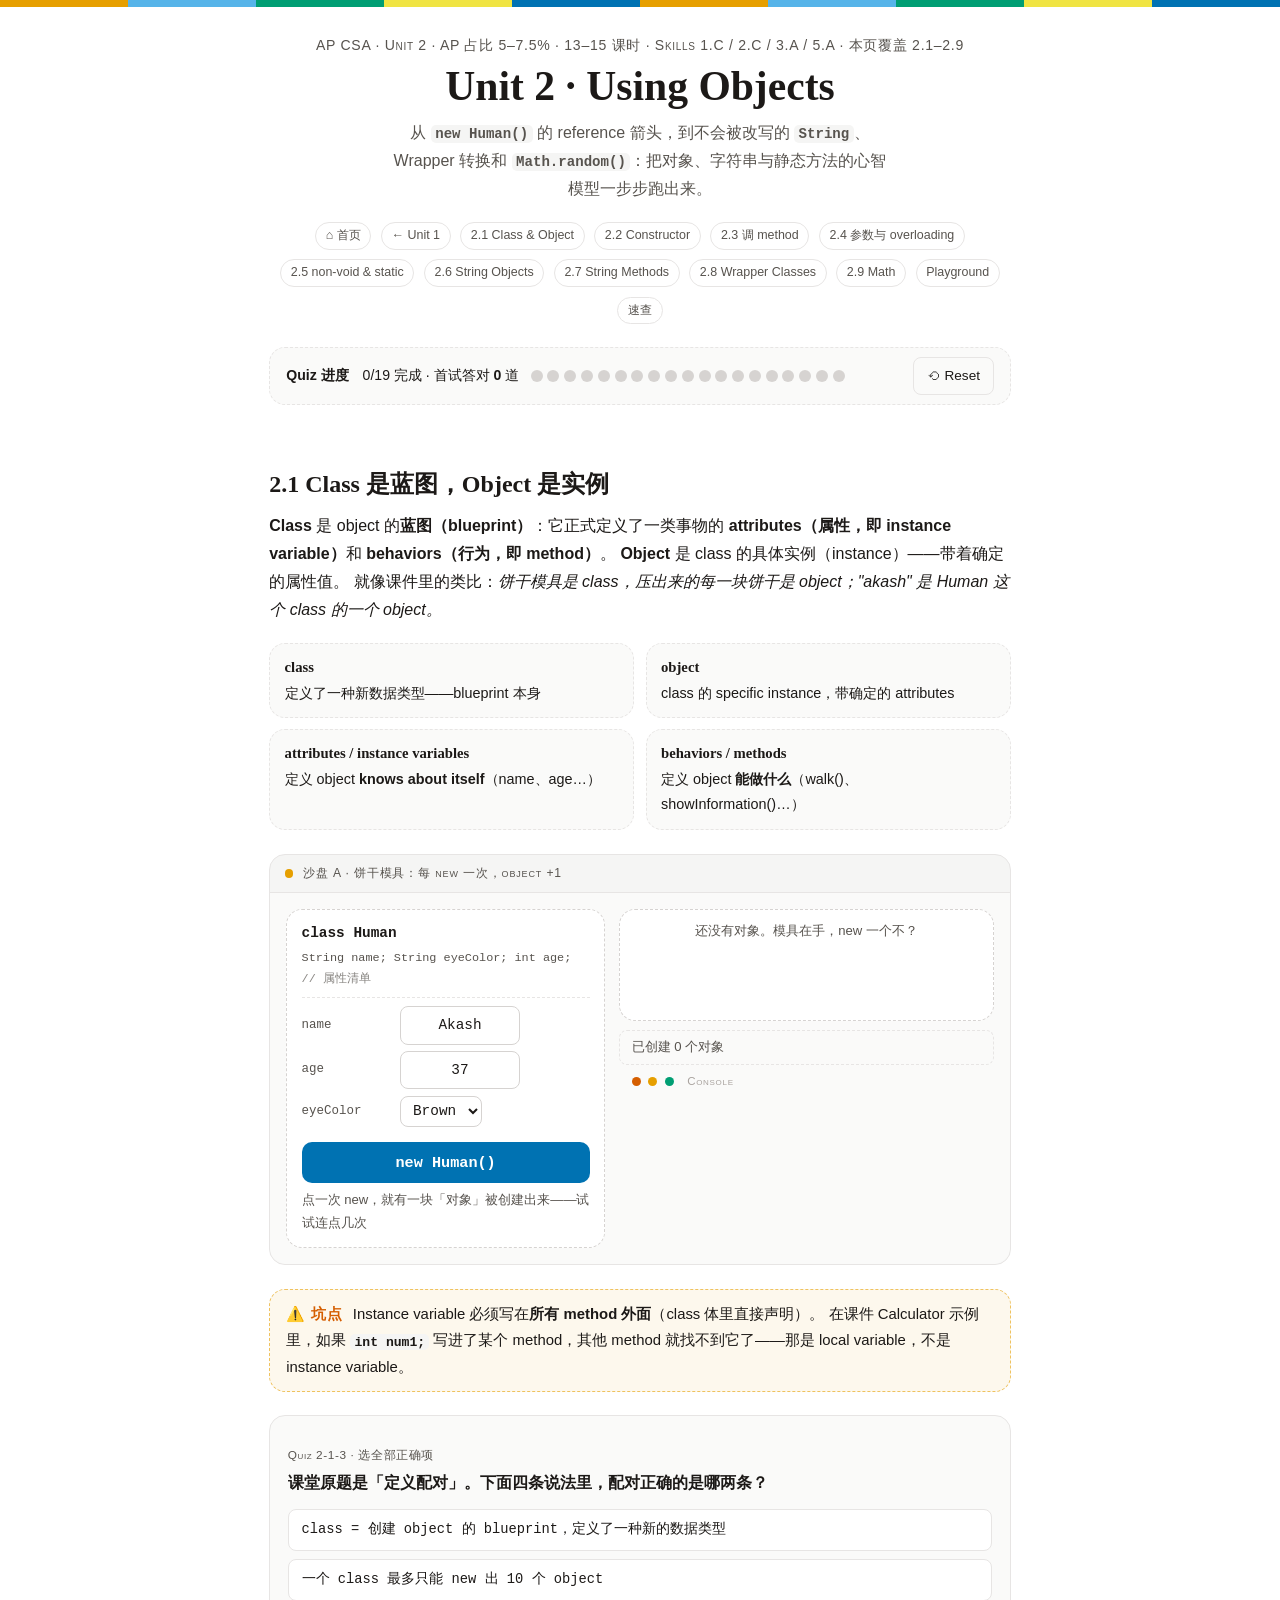
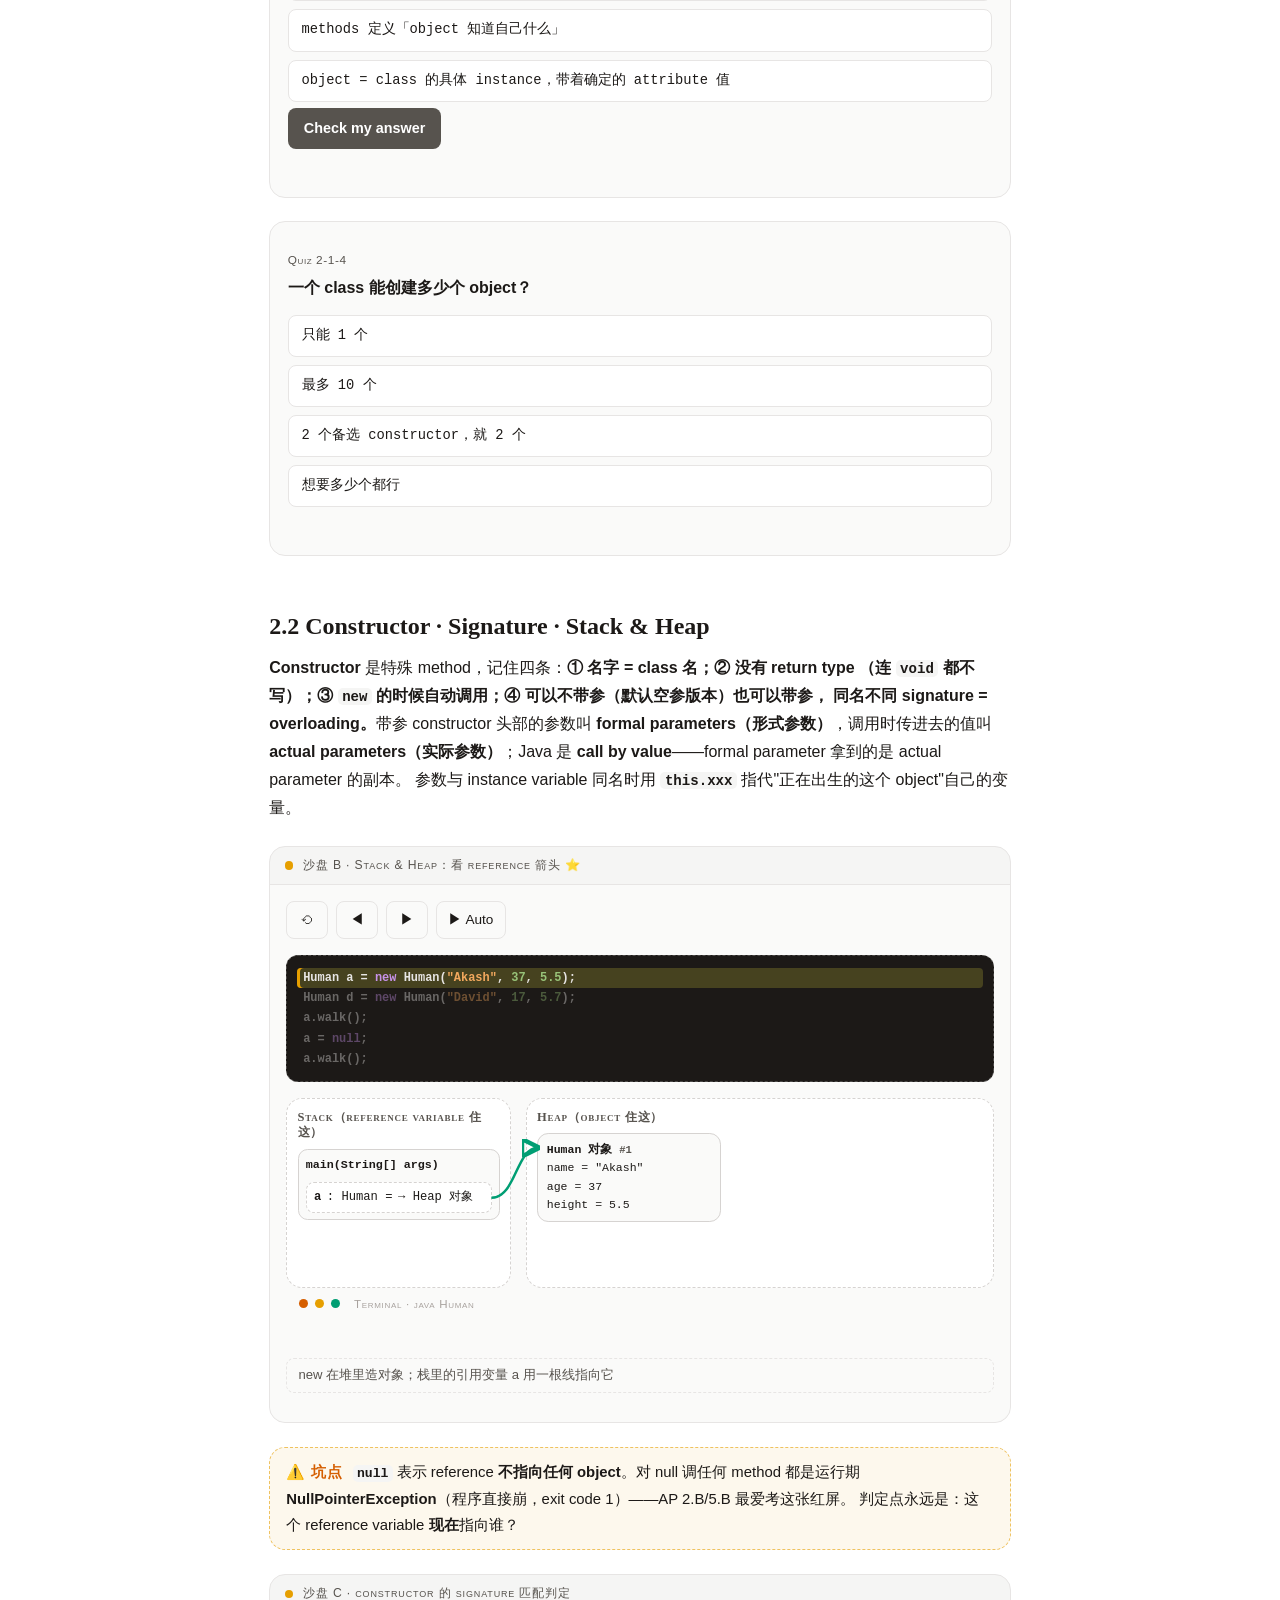
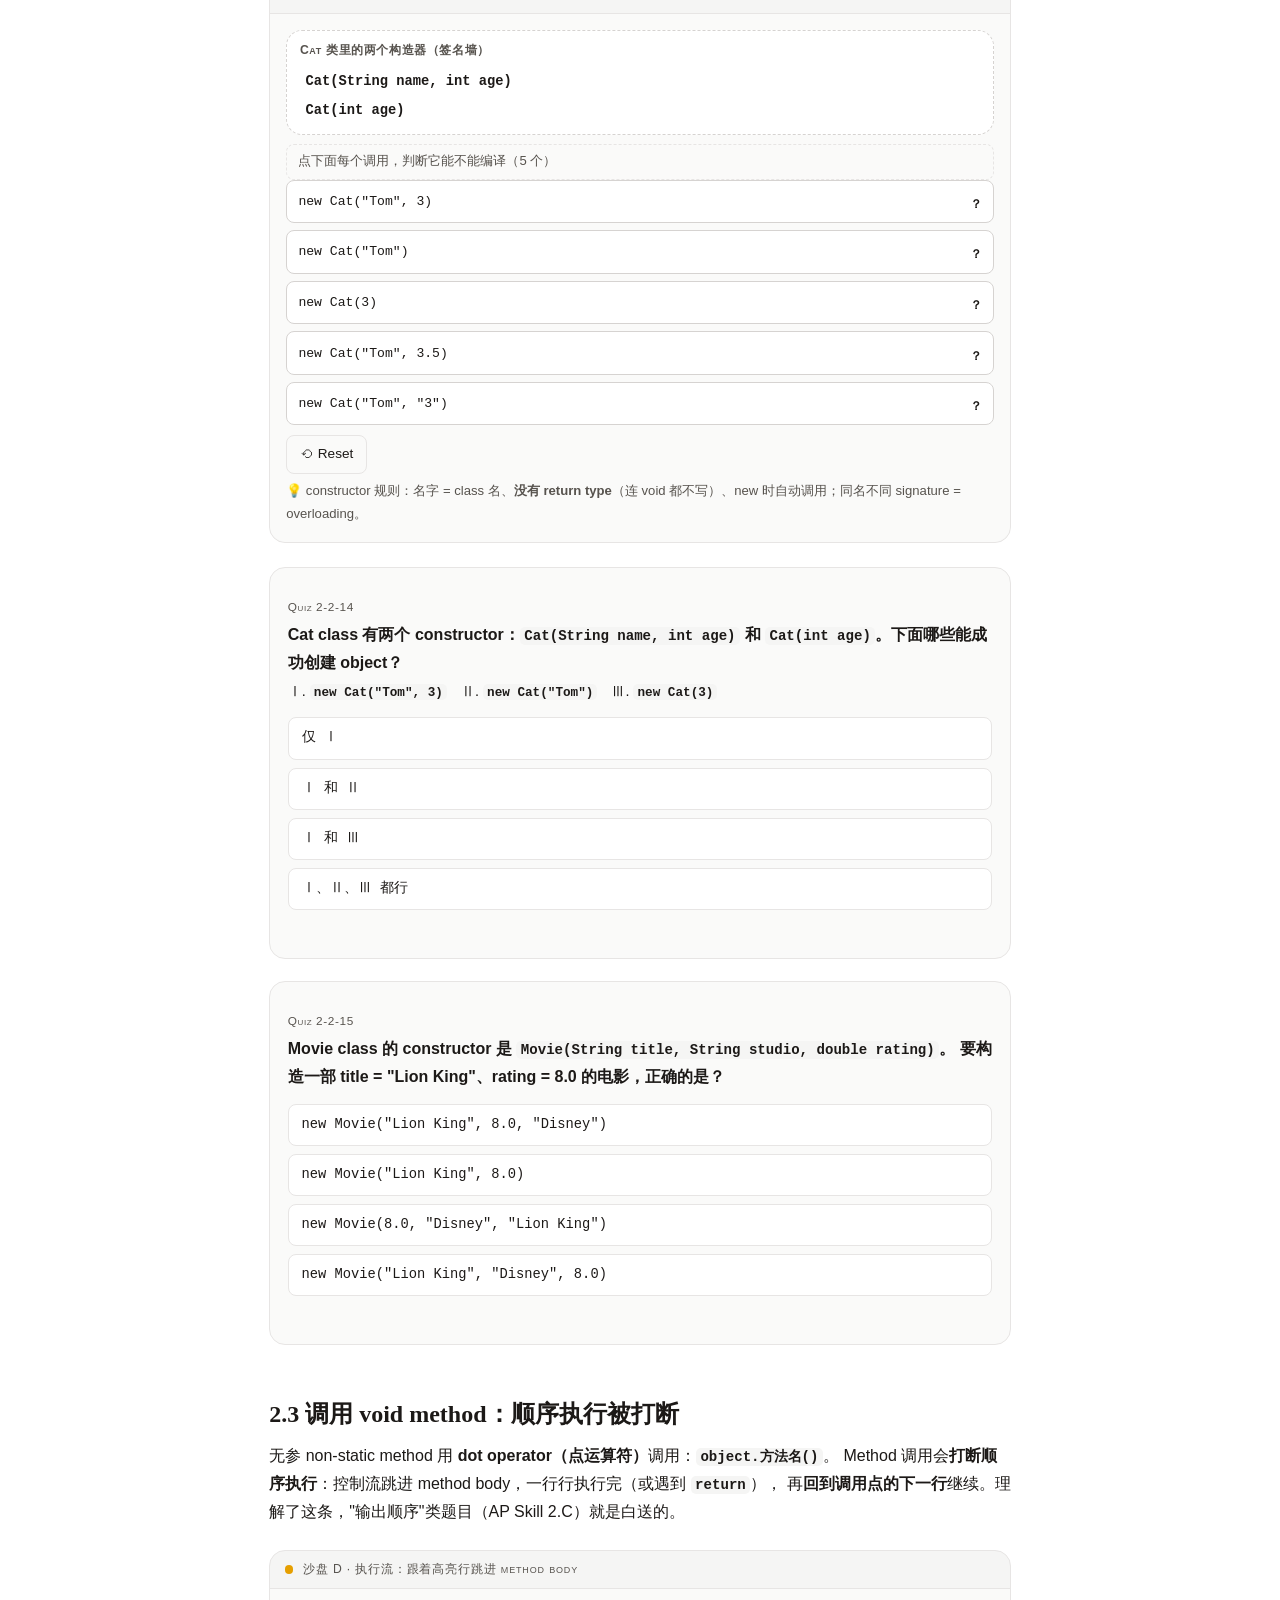
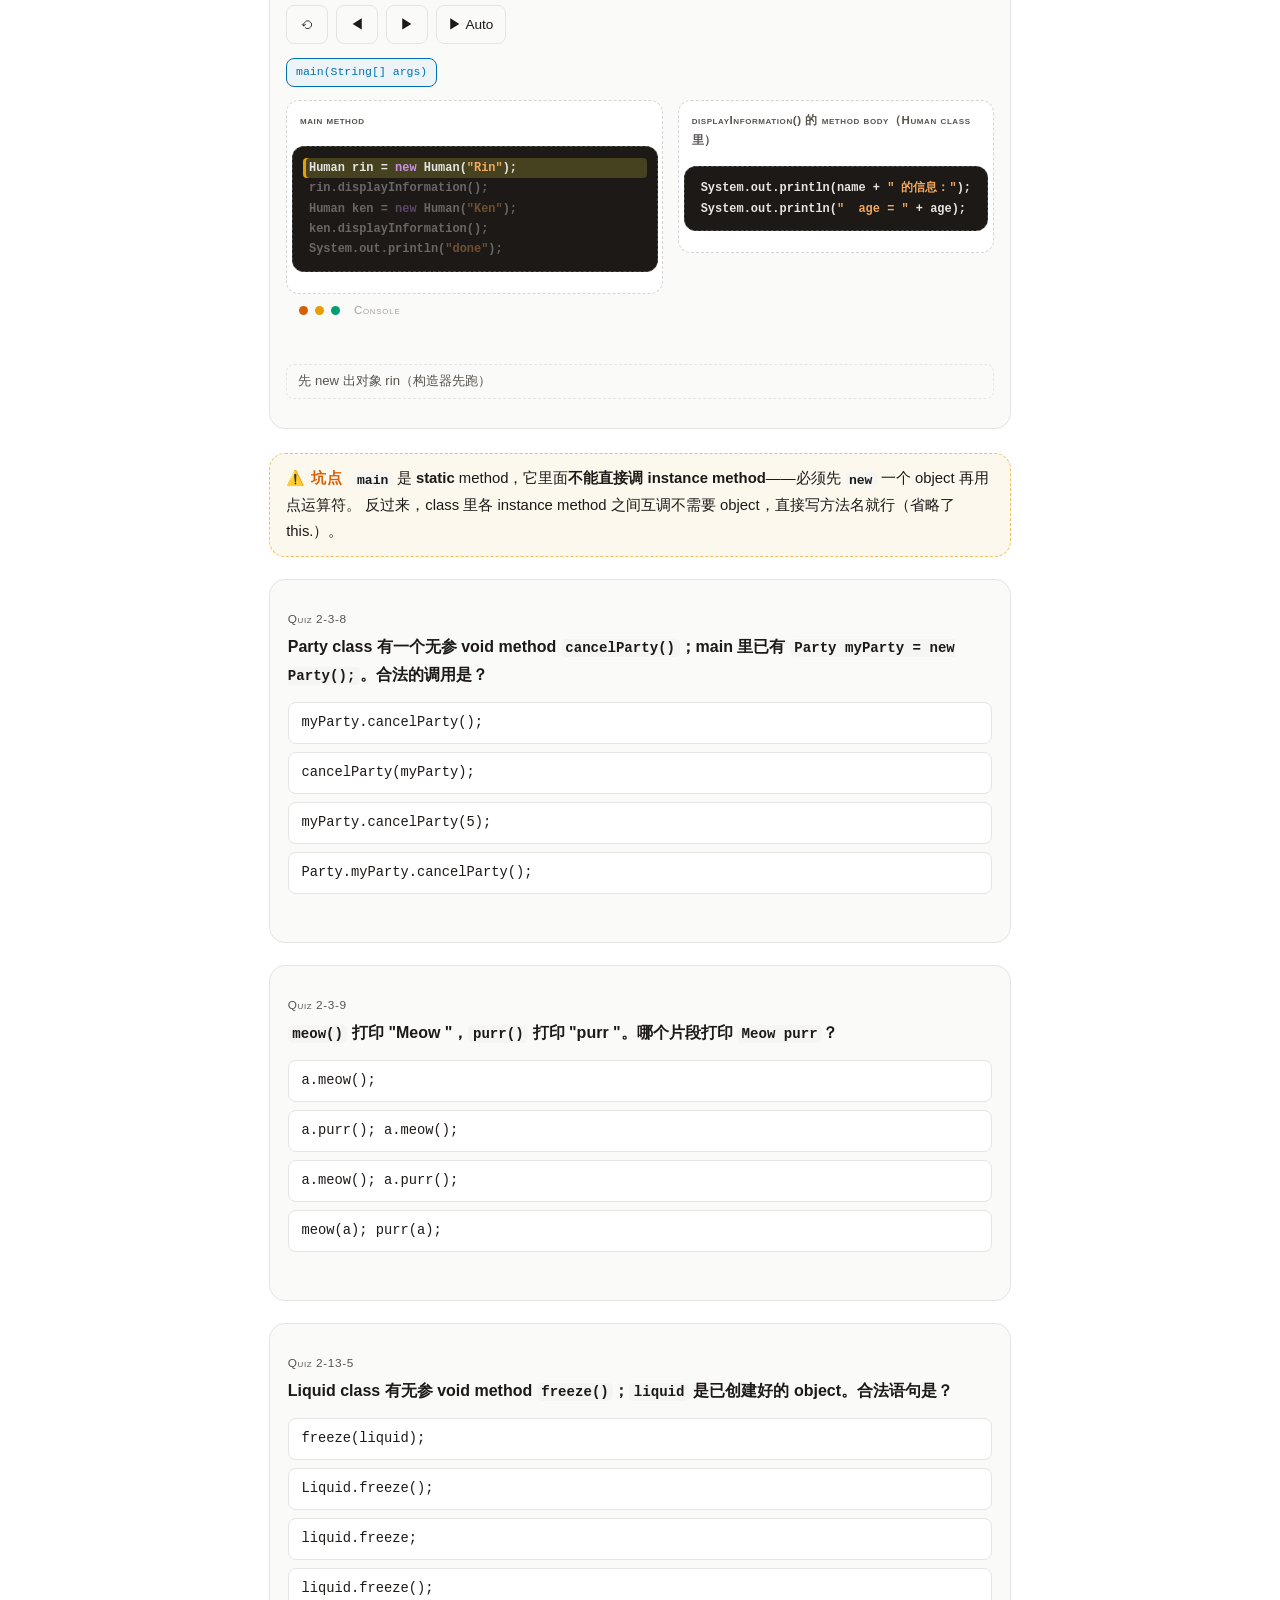
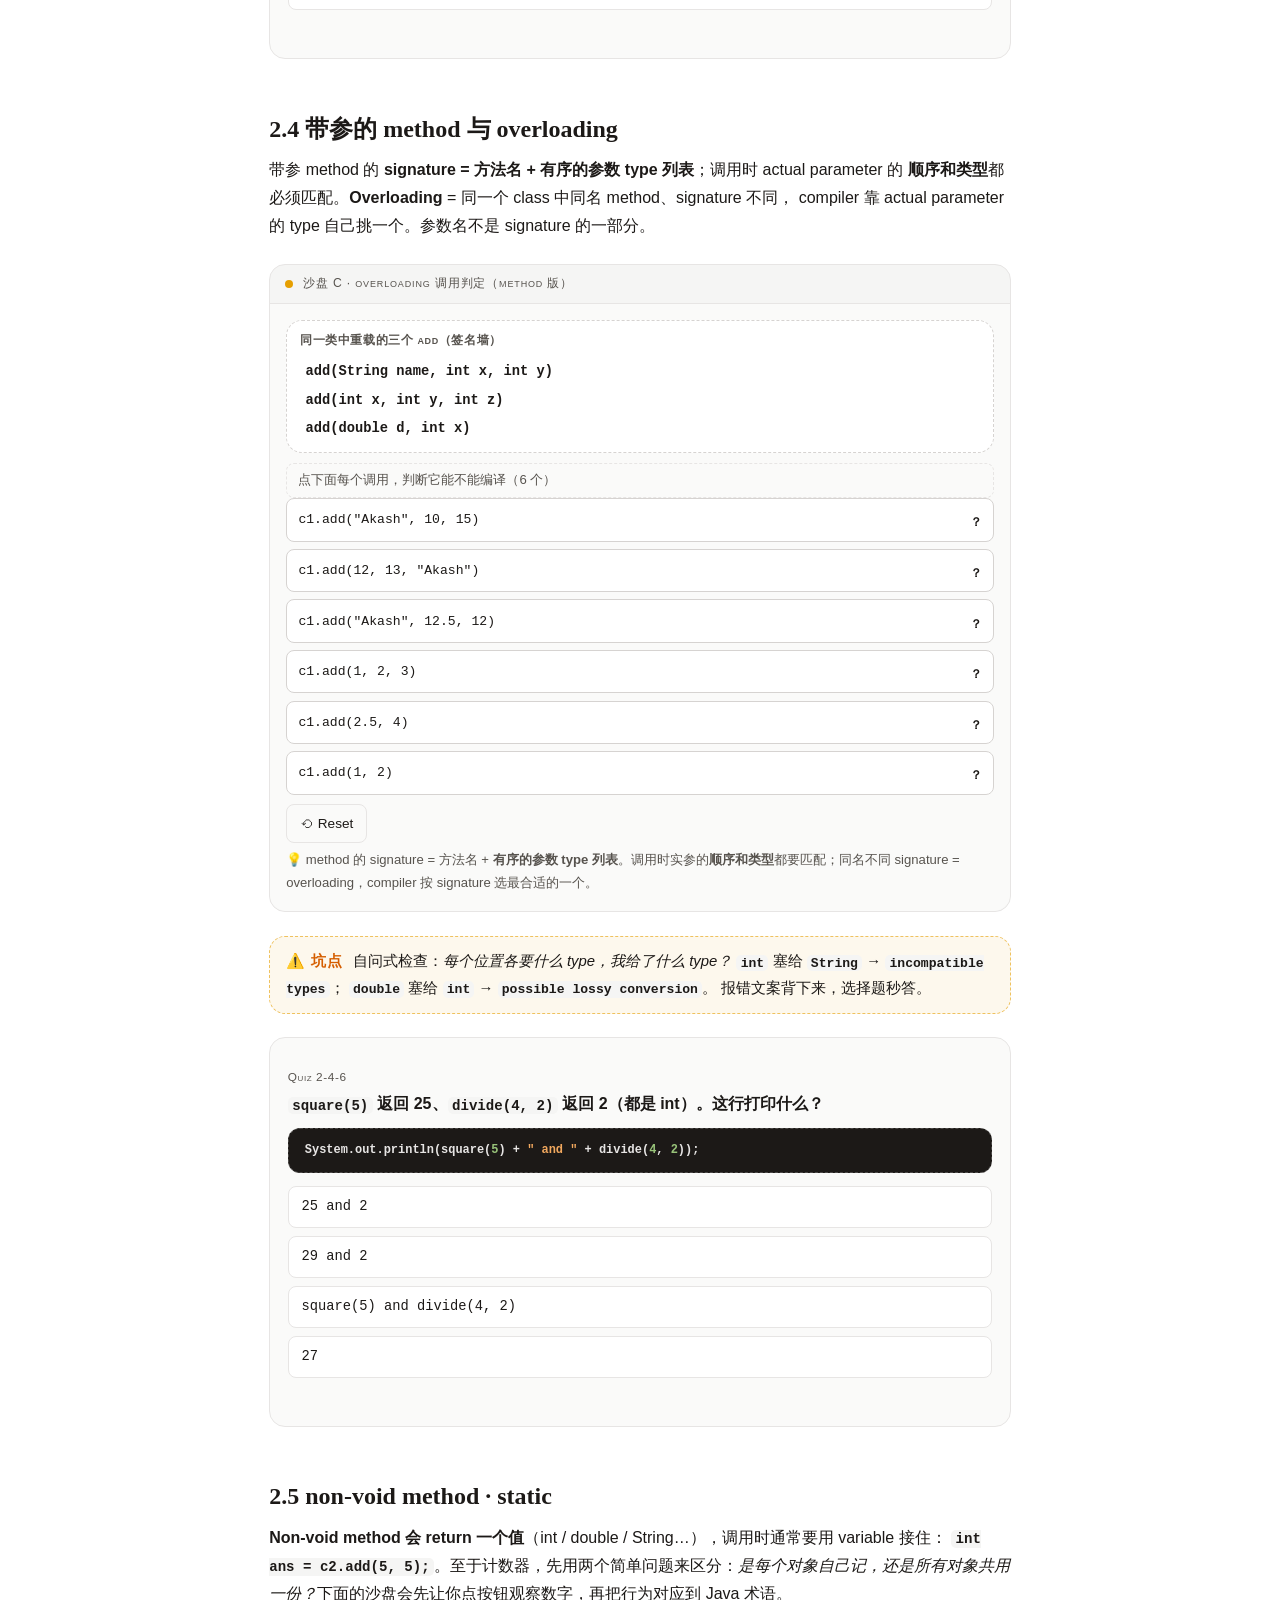
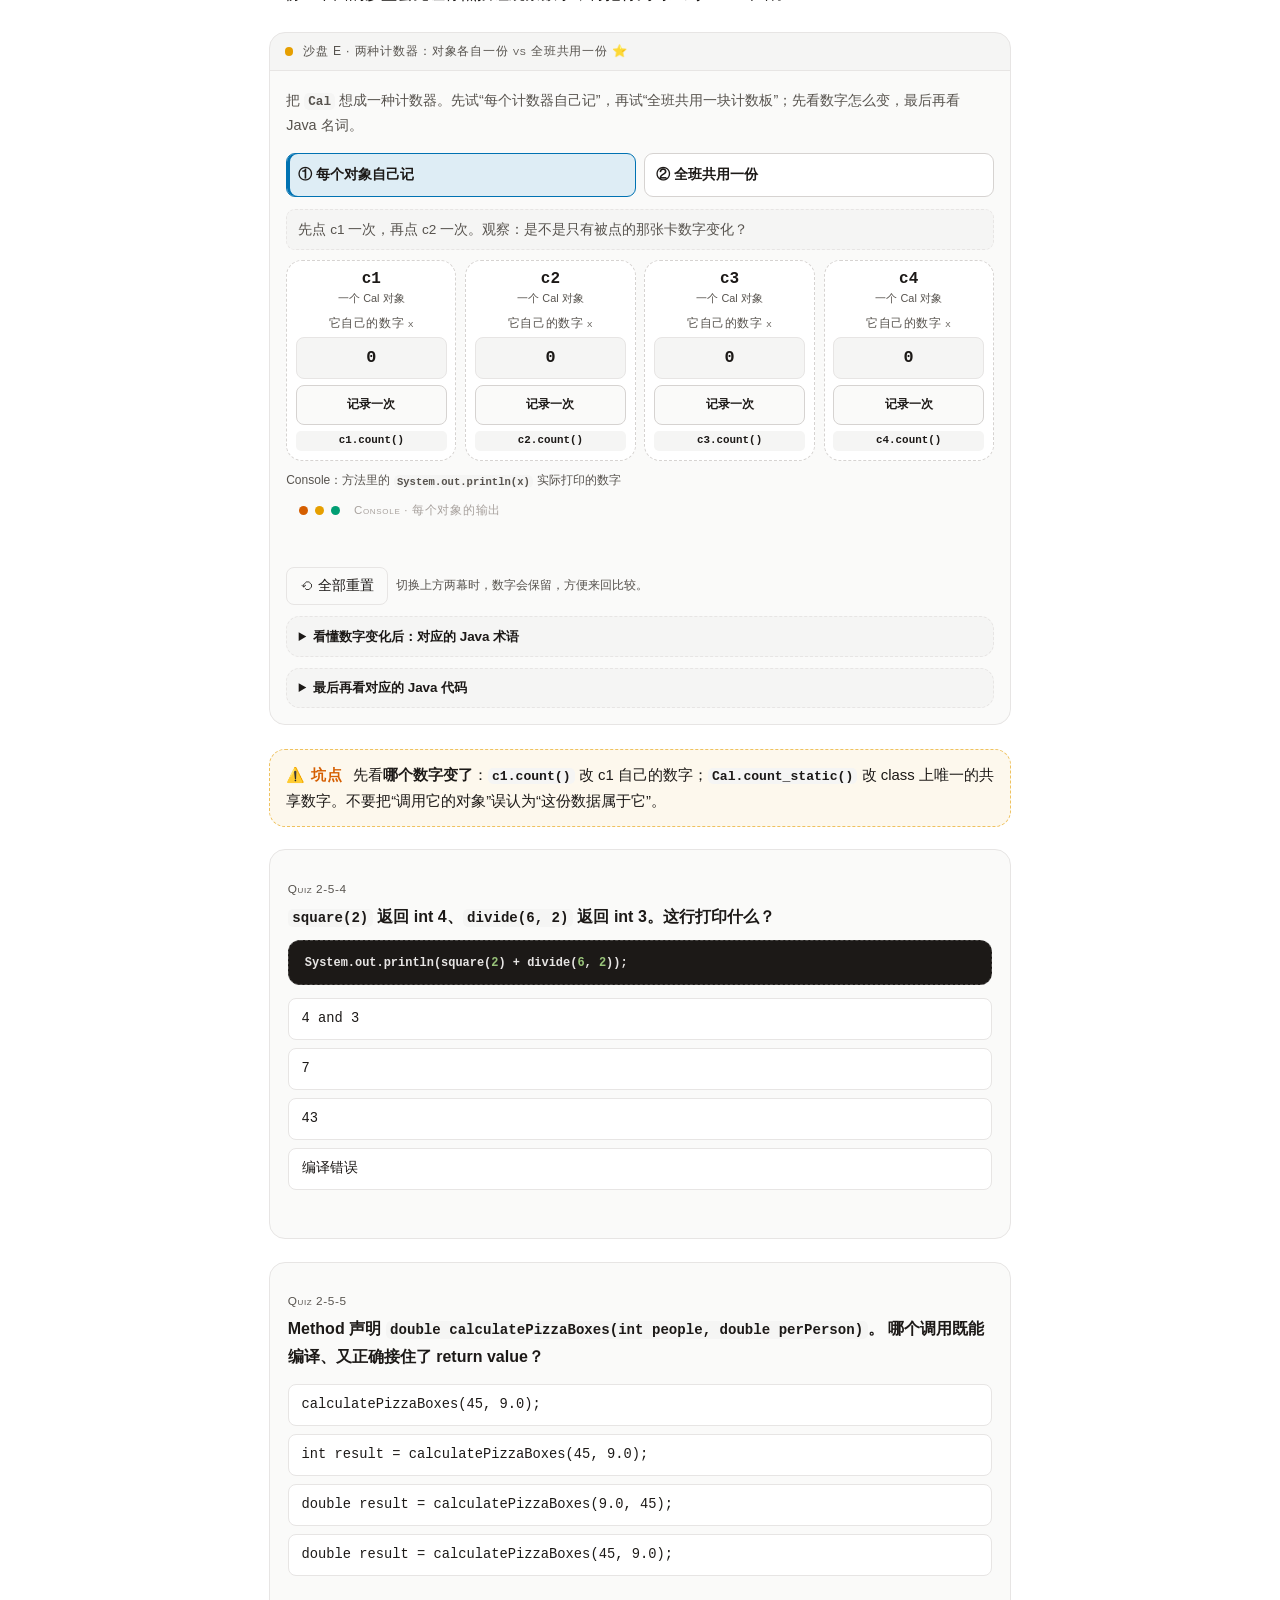
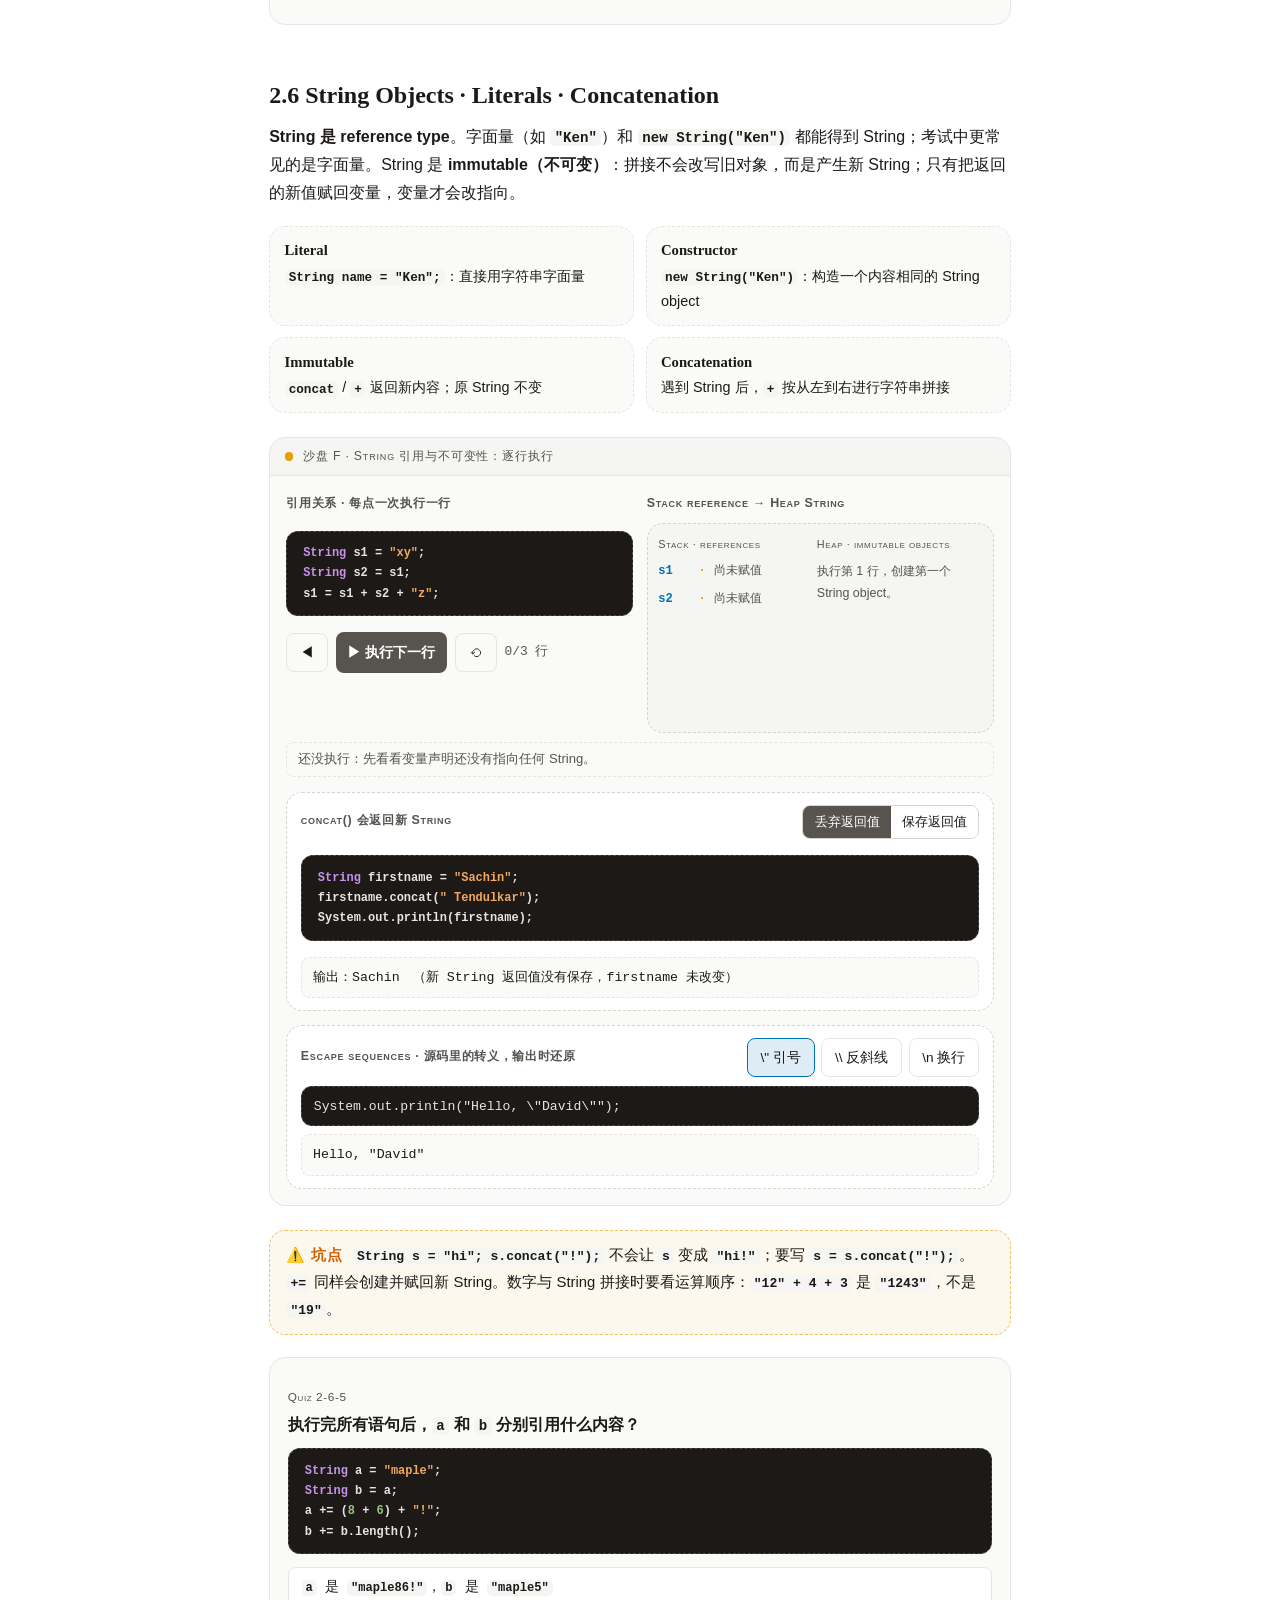
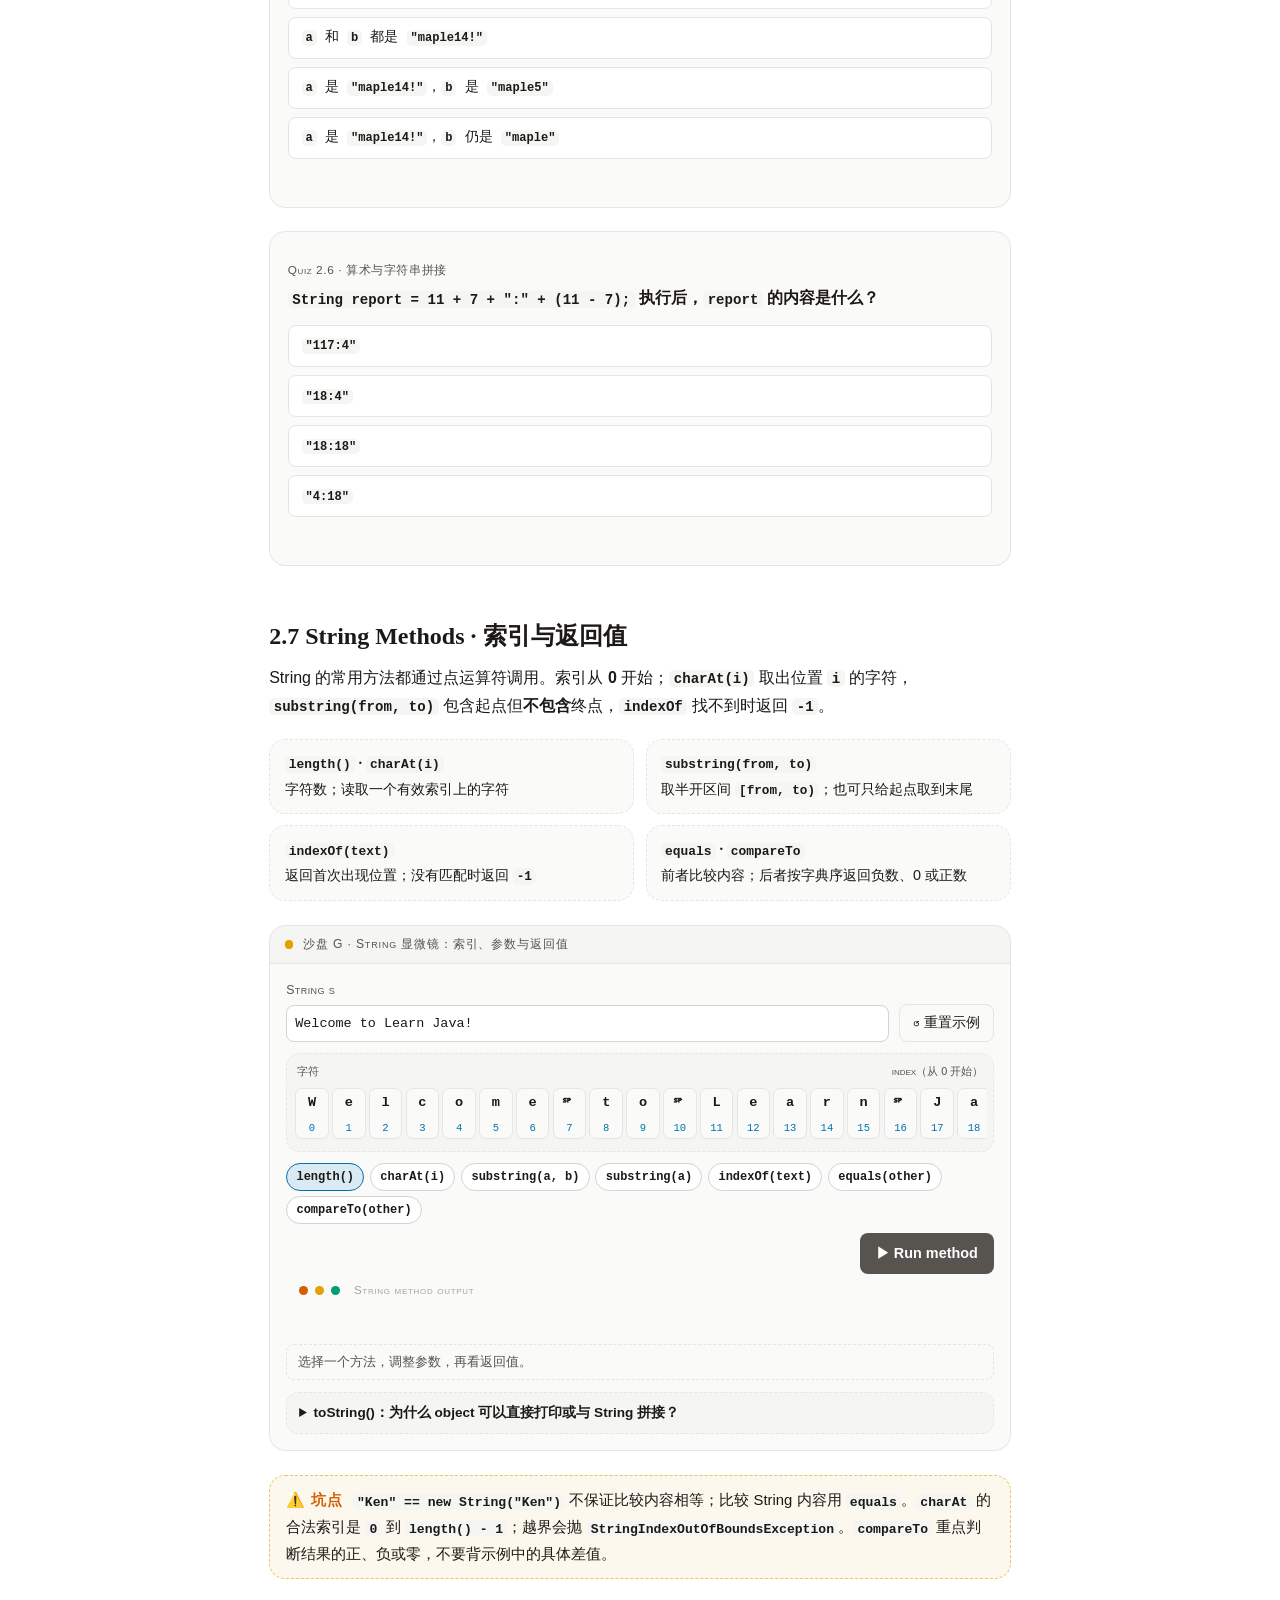
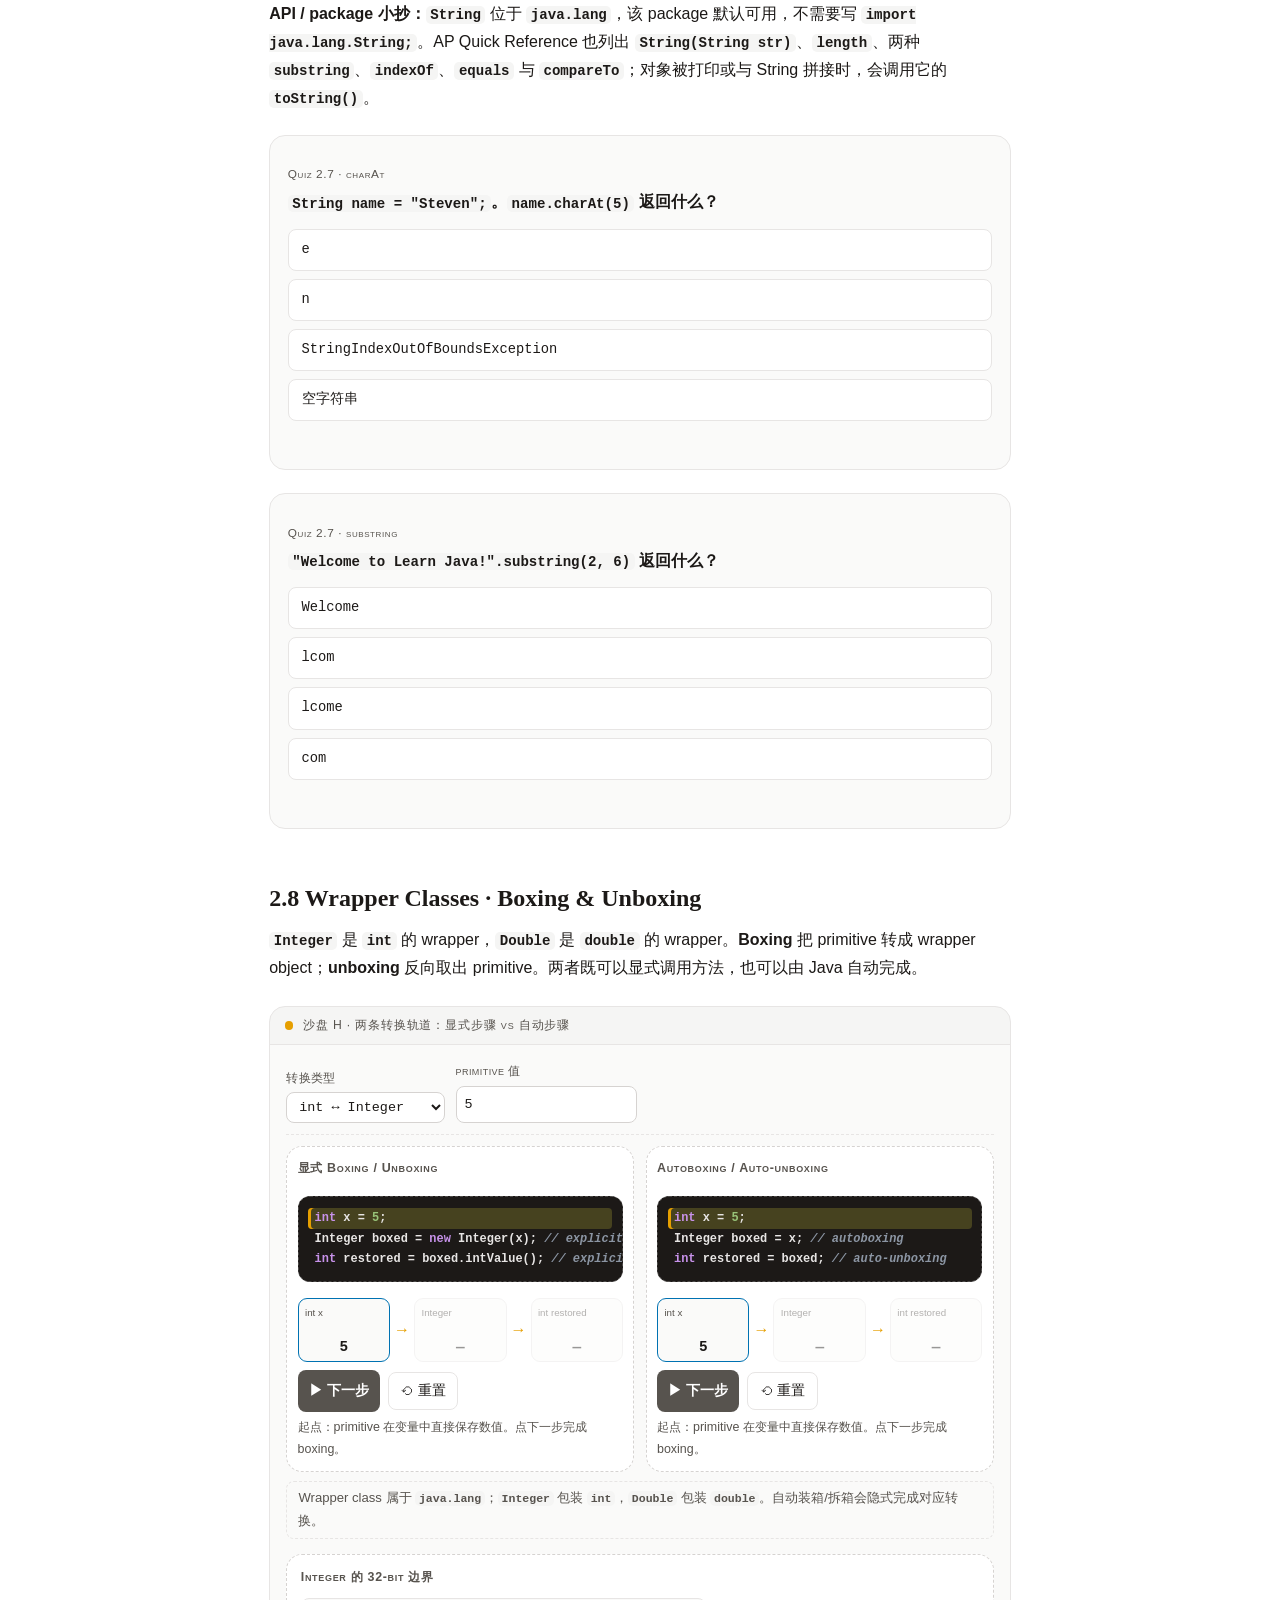
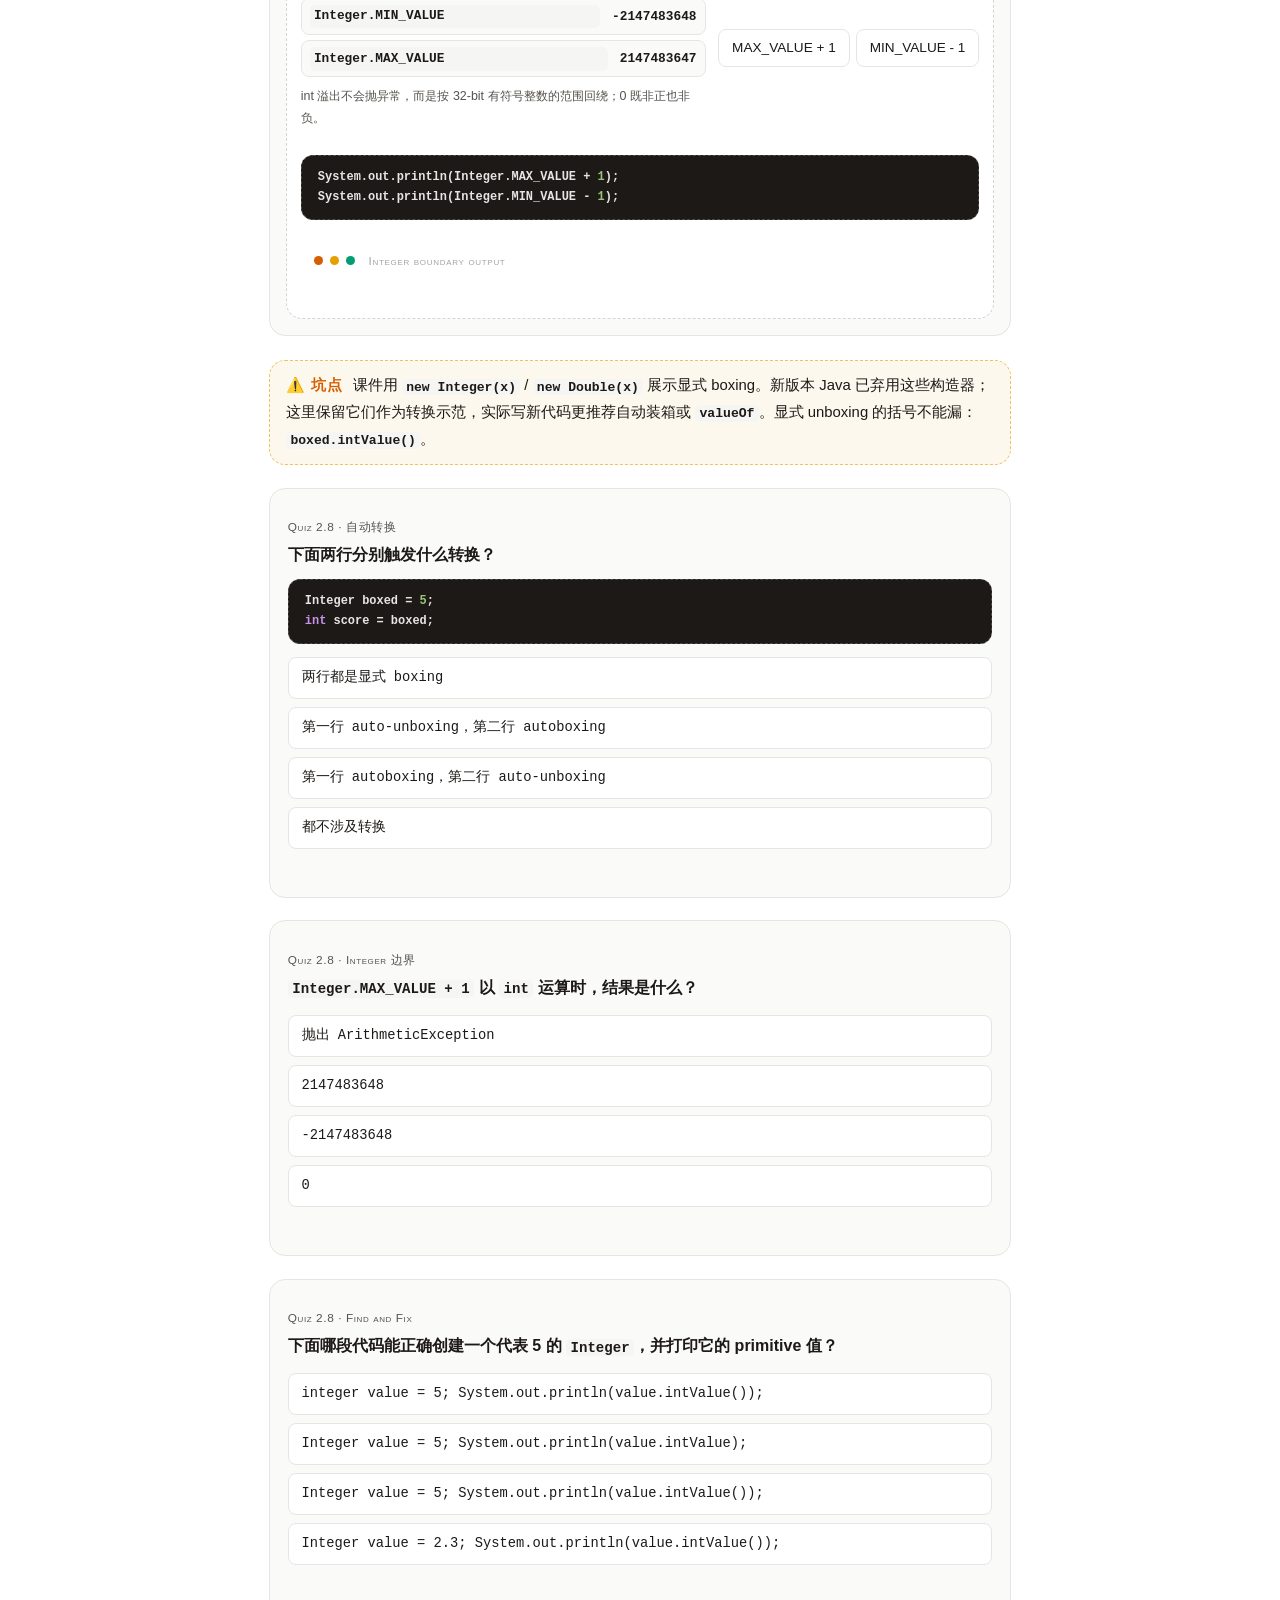
==== commit 1d633231: "Add files via upload Adding the content of CSA U3" ====
--- a/apcsa-review/unit2.html
+++ b/apcsa-review/unit2.html
@@ -4,7 +4,7 @@
 <meta charset="utf-8">
 <meta name="viewport" content="width=device-width, initial-scale=1">
 <title>Unit 2 · Using Objects | AP CSA 复习沙盘</title>
-<meta name="description" content="AP CSA Unit 2 可交互复习：Class and Object、Constructor、Stack and Heap、Method calls、Static。">
+<meta name="description" content="AP CSA Unit 2 可交互复习：Objects、Strings、Wrapper Classes、Math 与可操作沙盘。">
 <script>
   (function () {
     var p = new URL(location.href).searchParams.get('theme');
@@ -23,9 +23,9 @@
 
 <div class="page">
   <header class="content site-head">
-    <p class="post-meta">AP CSA · Unit 2 · AP 占比 5–7.5% · 13–15 课时 · Skills 1.C / 2.C / 3.A / 5.A · 本课覆盖 2.1–2.5</p>
+    <p class="post-meta">AP CSA · Unit 2 · AP 占比 5–7.5% · 13–15 课时 · Skills 1.C / 2.C / 3.A / 5.A · 本页覆盖 2.1–2.9</p>
     <h1 class="site-title">Unit 2 · Using Objects</h1>
-    <p class="lede">Class 是蓝图、Object 是实例。<code>new Human()</code> 一按，stack 里的 reference 就拉线指向 heap；<code>null</code> 一赋值线就断；再调 method——砰，<code>NullPointerException</code>。这一单元把这套心智模型玩到条件反射为止。</p>
+    <p class="lede">从 <code>new Human()</code> 的 reference 箭头，到不会被改写的 <code>String</code>、Wrapper 转换和 <code>Math.random()</code>：把对象、字符串与静态方法的心智模型一步步跑出来。</p>
     <nav class="unit-nav" aria-label="本页目录">
       <a class="chip" href="./index.html">⌂ 首页</a>
       <a class="chip" href="./unit1.html">← Unit 1</a>
@@ -34,6 +34,10 @@
       <a class="chip" href="#s2-3">2.3 调 method</a>
       <a class="chip" href="#s2-4">2.4 参数与 overloading</a>
       <a class="chip" href="#s2-5">2.5 non-void &amp; static</a>
+      <a class="chip" href="#s2-6">2.6 String Objects</a>
+      <a class="chip" href="#s2-7">2.7 String Methods</a>
+      <a class="chip" href="#s2-8">2.8 Wrapper Classes</a>
+      <a class="chip" href="#s2-9">2.9 Math</a>
       <a class="chip" href="#playground">Playground</a>
       <a class="chip" href="#ref">速查</a>
     </nav>
@@ -286,27 +290,18 @@
     <section id="s2-5" class="reveal">
       <h2>2.5 non-void method · static<a class="anchor" href="#s2-5" aria-label="本节的链接">#</a></h2>
       <p><strong>Non-void method 会 return 一个值</strong>（int / double / String…），调用时通常要用 variable 接住：
-        <code>int ans = c2.add(5, 5);</code>。<strong>Static</strong> method / variable 属于 <strong>class</strong> 而不是任何 object：
-        内存中<strong>只有一份</strong>、全体 object 共享，调用写 <code>类名.方法名()</code>（如 <code>Math.random()</code>）。</p>
-
-      <div class="viz">
-        <div class="viz-head"><span class="dot"></span>沙盘 E · instance method vs static method ⭐</div>
-        <div class="viz-body">
-          <viz-code>
-class Cal {
-    int x = 0;                   // instance variable：每个 object 各自一份
-    void count()  { x = x + 1; System.out.println(x); }
-    static int num = 0;          // static variable：全 class 共享一份
-    static void count_static() { num = num + 1; System.out.println(num); }
-}</viz-code>
+        <code>int ans = c2.add(5, 5);</code>。至于计数器，先用两个简单问题来区分：<em>是每个对象自己记，还是所有对象共用一份？</em>下面的沙盘会先让你点按钮观察数字，再把行为对应到 Java 术语。</p>
+
+      <div class="viz">
+        <div class="viz-head"><span class="dot"></span>沙盘 E · 两种计数器：对象各自一份 vs 全班共用一份 ⭐</div>
+        <div class="viz-body">
           <u2-static></u2-static>
         </div>
       </div>
 
       <aside class="warn float">
         <span class="tag">⚠️ 坑点</span>
-        选择题信号词："这份数据<strong>所有 object 共享</strong> / 属于 class 而不属于 object" → 99% 在考 <code>static</code>。
-        反之问"每个 object 自己一份"就是 instance variable。
+        先看<strong>哪个数字变了</strong>：<code>c1.count()</code> 改 c1 自己的数字；<code>Cal.count_static()</code> 改 class 上唯一的共享数字。不要把“调用它的对象”误认为“这份数据属于它”。
       </aside>
 
       <quiz-card qno="2-5-4" id="q-2-5-4">
@@ -335,6 +330,208 @@
         </ul>
         <p class="explain">B：<code>double</code> 返回值塞进 <code>int</code> → lossy conversion，编译失败。
           C：参数顺序反了，45 是 int 不是 double 位置。A 语法上能跑，但 return value 被扔掉了——考试问"正确调用"选 D。</p>
+      </quiz-card>
+    </section>
+
+    <!-- ==================== §2.6 ==================== -->
+    <section id="s2-6" class="reveal">
+      <h2>2.6 String Objects · Literals · Concatenation<a class="anchor" href="#s2-6" aria-label="本节的链接">#</a></h2>
+      <p><strong>String 是 reference type</strong>。字面量（如 <code>"Ken"</code>）和 <code>new String("Ken")</code> 都能得到 String；考试中更常见的是字面量。String 是 <strong>immutable（不可变）</strong>：拼接不会改写旧对象，而是产生新 String；只有把返回的新值赋回变量，变量才会改指向。</p>
+
+      <div class="fact-grid">
+        <div class="fact"><b>Literal</b><br><code>String name = "Ken";</code>：直接用字符串字面量</div>
+        <div class="fact"><b>Constructor</b><br><code>new String("Ken")</code>：构造一个内容相同的 String object</div>
+        <div class="fact"><b>Immutable</b><br><code>concat</code> / <code>+</code> 返回新内容；原 String 不变</div>
+        <div class="fact"><b>Concatenation</b><br>遇到 String 后，<code>+</code> 按从左到右进行字符串拼接</div>
+      </div>
+
+      <div class="viz">
+        <div class="viz-head"><span class="dot"></span>沙盘 F · String 引用与不可变性：逐行执行</div>
+        <div class="viz-body">
+          <u2-string-life></u2-string-life>
+        </div>
+      </div>
+
+      <aside class="warn">
+        <span class="tag">⚠️ 坑点</span>
+        <code>String s = "hi"; s.concat("!");</code> 不会让 <code>s</code> 变成 <code>"hi!"</code>；要写 <code>s = s.concat("!");</code>。<code>+=</code> 同样会创建并赋回新 String。数字与 String 拼接时要看运算顺序：<code>"12" + 4 + 3</code> 是 <code>"1243"</code>，不是 <code>"19"</code>。
+      </aside>
+
+      <quiz-card qno="2-6-5" id="q-2-6-5">
+        <p class="qhead"><span class="qno">Quiz 2-6-5</span></p>
+        <p class="question">执行完所有语句后，<code>a</code> 和 <code>b</code> 分别引用什么内容？</p>
+        <viz-code>String a = "maple";
+String b = a;
+a += (8 + 6) + "!";
+b += b.length();</viz-code>
+        <ul class="options">
+          <li><code>a</code> 是 <code>"maple86!"</code>，<code>b</code> 是 <code>"maple5"</code></li>
+          <li><code>a</code> 和 <code>b</code> 都是 <code>"maple14!"</code></li>
+          <li data-correct><code>a</code> 是 <code>"maple14!"</code>，<code>b</code> 是 <code>"maple5"</code></li>
+          <li><code>a</code> 是 <code>"maple14!"</code>，<code>b</code> 仍是 <code>"maple"</code></li>
+        </ul>
+        <p class="explain">先算括号内的整数：<code>8 + 6</code> 得 <code>14</code>，所以第一条 <code>+=</code> 让 <code>a</code> 指向新字符串 <code>"maple14!"</code>；String 不会被原地修改，<code>b</code> 仍指向原来的 <code>"maple"</code>。最后 <code>b.length()</code> 是 <code>5</code>，因此第二条语句把 <code>b</code> 更新为 <code>"maple5"</code>。</p>
+      </quiz-card>
+
+      <quiz-card qno="2-6-order" id="q-2-6-order">
+        <p class="qhead"><span class="qno">Quiz 2.6 · 算术与字符串拼接</span></p>
+        <p class="question"><code>String report = 11 + 7 + ":" + (11 - 7);</code> 执行后，<code>report</code> 的内容是什么？</p>
+        <ul class="options">
+          <li><code>"117:4"</code></li>
+          <li data-correct><code>"18:4"</code></li>
+          <li><code>"18:18"</code></li>
+          <li><code>"4:18"</code></li>
+        </ul>
+        <p class="explain"><code>+</code> 从左到右结合，且遇到 String 前仍执行整数加法：<code>11 + 7</code> 先得 <code>18</code>，再拼接 <code>":"</code>。括号内先算 <code>11 - 7 = 4</code>，最后得到 <code>"18:4"</code>。</p>
+      </quiz-card>
+    </section>
+
+    <!-- ==================== §2.7 ==================== -->
+    <section id="s2-7" class="reveal">
+      <h2>2.7 String Methods · 索引与返回值<a class="anchor" href="#s2-7" aria-label="本节的链接">#</a></h2>
+      <p>String 的常用方法都通过点运算符调用。索引从 <strong>0</strong> 开始；<code>charAt(i)</code> 取出位置 <code>i</code> 的字符，<code>substring(from, to)</code> 包含起点但<strong>不包含</strong>终点，<code>indexOf</code> 找不到时返回 <code>-1</code>。</p>
+
+      <div class="fact-grid">
+        <div class="fact"><b><code>length()</code> · <code>charAt(i)</code></b><br>字符数；读取一个有效索引上的字符</div>
+        <div class="fact"><b><code>substring(from, to)</code></b><br>取半开区间 <code>[from, to)</code>；也可只给起点取到末尾</div>
+        <div class="fact"><b><code>indexOf(text)</code></b><br>返回首次出现位置；没有匹配时返回 <code>-1</code></div>
+        <div class="fact"><b><code>equals</code> · <code>compareTo</code></b><br>前者比较内容；后者按字典序返回负数、0 或正数</div>
+      </div>
+
+      <div class="viz">
+        <div class="viz-head"><span class="dot"></span>沙盘 G · String 显微镜：索引、参数与返回值</div>
+        <div class="viz-body">
+          <u2-string-methods></u2-string-methods>
+        </div>
+      </div>
+
+      <aside class="warn float">
+        <span class="tag">⚠️ 坑点</span>
+        <code>"Ken" == new String("Ken")</code> 不保证比较内容相等；比较 String 内容用 <code>equals</code>。<code>charAt</code> 的合法索引是 <code>0</code> 到 <code>length() - 1</code>；越界会抛 <code>StringIndexOutOfBoundsException</code>。<code>compareTo</code> 重点判断结果的正、负或零，不要背示例中的具体差值。
+      </aside>
+
+      <p><strong>API / package 小抄：</strong><code>String</code> 位于 <code>java.lang</code>，该 package 默认可用，不需要写 <code>import java.lang.String;</code>。AP Quick Reference 也列出 <code>String(String str)</code>、<code>length</code>、两种 <code>substring</code>、<code>indexOf</code>、<code>equals</code> 与 <code>compareTo</code>；对象被打印或与 String 拼接时，会调用它的 <code>toString()</code>。</p>
+
+      <quiz-card qno="2-7-charAt" id="q-2-7-charAt">
+        <p class="qhead"><span class="qno">Quiz 2.7 · charAt</span></p>
+        <p class="question"><code>String name = "Steven";</code>。<code>name.charAt(5)</code> 返回什么？</p>
+        <ul class="options">
+          <li>e</li>
+          <li data-correct>n</li>
+          <li>StringIndexOutOfBoundsException</li>
+          <li>空字符串</li>
+        </ul>
+        <p class="explain"><code>S</code> 的索引为 0，最后一个字符 <code>n</code> 的索引为 5；<code>charAt(6)</code> 才会越界。</p>
+      </quiz-card>
+
+      <quiz-card qno="2-7-substring" id="q-2-7-substring">
+        <p class="qhead"><span class="qno">Quiz 2.7 · substring</span></p>
+        <p class="question"><code>"Welcome to Learn Java!".substring(2, 6)</code> 返回什么？</p>
+        <ul class="options">
+          <li>Welcome</li>
+          <li data-correct>lcom</li>
+          <li>lcome</li>
+          <li>com</li>
+        </ul>
+        <p class="explain">从索引 2 开始，取到索引 6 之前：索引 2、3、4、5 分别是 <code>l c o m</code>；终点 6 不包含。</p>
+      </quiz-card>
+    </section>
+
+    <!-- ==================== §2.8 ==================== -->
+    <section id="s2-8" class="reveal">
+      <h2>2.8 Wrapper Classes · Boxing &amp; Unboxing<a class="anchor" href="#s2-8" aria-label="本节的链接">#</a></h2>
+      <p><code>Integer</code> 是 <code>int</code> 的 wrapper，<code>Double</code> 是 <code>double</code> 的 wrapper。<strong>Boxing</strong> 把 primitive 转成 wrapper object；<strong>unboxing</strong> 反向取出 primitive。两者既可以显式调用方法，也可以由 Java 自动完成。</p>
+
+      <div class="viz">
+        <div class="viz-head"><span class="dot"></span>沙盘 H · 两条转换轨道：显式步骤 vs 自动步骤</div>
+        <div class="viz-body">
+          <u2-wrapperlab></u2-wrapperlab>
+        </div>
+      </div>
+
+      <aside class="warn">
+        <span class="tag">⚠️ 坑点</span>
+        课件用 <code>new Integer(x)</code> / <code>new Double(x)</code> 展示显式 boxing。新版本 Java 已弃用这些构造器；这里保留它们作为转换示范，实际写新代码更推荐自动装箱或 <code>valueOf</code>。显式 unboxing 的括号不能漏：<code>boxed.intValue()</code>。
+      </aside>
+
+      <quiz-card qno="2-8-autobox" id="q-2-8-autobox">
+        <p class="qhead"><span class="qno">Quiz 2.8 · 自动转换</span></p>
+        <p class="question">下面两行分别触发什么转换？</p>
+        <viz-code>Integer boxed = 5;
+int score = boxed;</viz-code>
+        <ul class="options">
+          <li>两行都是显式 boxing</li>
+          <li>第一行 auto-unboxing，第二行 autoboxing</li>
+          <li data-correct>第一行 autoboxing，第二行 auto-unboxing</li>
+          <li>都不涉及转换</li>
+        </ul>
+        <p class="explain"><code>5</code> 是 primitive <code>int</code>，赋给 <code>Integer</code> 时自动 boxing；再赋给 <code>int</code> 时自动 unboxing。</p>
+      </quiz-card>
+
+      <quiz-card qno="2-8-overflow" id="q-2-8-overflow">
+        <p class="qhead"><span class="qno">Quiz 2.8 · Integer 边界</span></p>
+        <p class="question"><code>Integer.MAX_VALUE + 1</code> 以 <code>int</code> 运算时，结果是什么？</p>
+        <ul class="options">
+          <li>抛出 ArithmeticException</li>
+          <li>2147483648</li>
+          <li data-correct>-2147483648</li>
+          <li>0</li>
+        </ul>
+        <p class="explain"><code>int</code> 只保留 32-bit 结果，因此从最大值再加 1 会回绕到 <code>Integer.MIN_VALUE</code>；普通整数溢出不会自动抛出异常。</p>
+      </quiz-card>
+
+      <quiz-card qno="2-8-debug" id="q-2-8-debug">
+        <p class="qhead"><span class="qno">Quiz 2.8 · Find and Fix</span></p>
+        <p class="question">下面哪段代码能正确创建一个代表 5 的 <code>Integer</code>，并打印它的 primitive 值？</p>
+        <ul class="options">
+          <li>integer value = 5; System.out.println(value.intValue());</li>
+          <li>Integer value = 5; System.out.println(value.intValue);</li>
+          <li data-correct>Integer value = 5; System.out.println(value.intValue());</li>
+          <li>Integer value = 2.3; System.out.println(value.intValue());</li>
+        </ul>
+        <p class="explain">class 名区分大小写（<code>Integer</code>），方法调用要带括号（<code>intValue()</code>），而 <code>double</code> 不能直接赋给 <code>Integer</code>。也可以直接自动拆箱：<code>int n = value;</code>。</p>
+      </quiz-card>
+    </section>
+
+    <!-- ==================== §2.9 ==================== -->
+    <section id="s2-9" class="reveal">
+      <h2>2.9 Using the Math Class<a class="anchor" href="#s2-9" aria-label="本节的链接">#</a></h2>
+      <p><code>Math</code> 是 <code>java.lang</code> 中的工具 class，所用方法都是 <strong>static</strong>，直接写 <code>Math.method(...)</code>。除了 <code>abs</code>、<code>pow</code>、<code>sqrt</code> 与 <code>random</code>，本课件也演示 <code>min</code> 和 <code>max</code>；这六类都放进下面的可试算面板。</p>
+
+      <div class="viz">
+        <div class="viz-head"><span class="dot"></span>沙盘 I · Math 方法与随机整数区间</div>
+        <div class="viz-body">
+          <u2-mathlab></u2-mathlab>
+        </div>
+      </div>
+
+      <aside class="warn float">
+        <span class="tag">⚠️ 坑点</span>
+        <code>Math.random()</code> 的范围是 <code>[0.0, 1.0)</code>：包含 0，不包含 1。要得到 min 到 max（含两端）的整数，乘以区间格数 <code>max - min + 1</code>，再在转换后加上 min。注意把整个乘积先转成 <code>int</code>。
+      </aside>
+
+      <quiz-card qno="2-9-minmax" id="q-2-9-minmax">
+        <p class="qhead"><span class="qno">Quiz 2.9 · min / max</span></p>
+        <p class="question"><code>Math.max(10, 7) + Math.min(3, 5)</code> 的结果是什么？</p>
+        <ul class="options">
+          <li>10</li>
+          <li data-correct>13</li>
+          <li>15</li>
+          <li>编译错误：Math 不能直接调用</li>
+        </ul>
+        <p class="explain"><code>Math.max(10, 7)</code> 是 10，<code>Math.min(3, 5)</code> 是 3；两者都是 static method，直接用 class 名调用，合计 13。</p>
+      </quiz-card>
+
+      <quiz-card qno="2-9-random" id="q-2-9-random">
+        <p class="qhead"><span class="qno">Quiz 2.9 · random 区间</span></p>
+        <p class="question">哪段表达式可以生成 3、4、5、6、7，且每个整数都可能出现？</p>
+        <ul class="options">
+          <li>(int) Math.random() * 5 + 3</li>
+          <li data-correct>(int) (Math.random() * 5) + 3</li>
+          <li>(int) (Math.random() * 4) + 3</li>
+          <li>(int) (Math.random() * 5) + 2</li>
+        </ul>
+        <p class="explain">目标区间有 <code>7 - 3 + 1 = 5</code> 个整数。乘 5 得到 <code>[0, 5)</code>，转成 int 后是 0–4，再加 3 得到 3–7。第一项先把小于 1 的随机数转 int，会变成 0。</p>
       </quiz-card>
     </section>
 
@@ -356,6 +553,7 @@
       <h2>📋 本页题目速查<a class="anchor" href="#ref" aria-label="本节的链接">#</a></h2>
       <p>本页全部 Quiz 卡一览。点 <strong>Go</strong> 直接跳到对应题卡重做——刷新页面后所有题目都会重置。</p>
 
+      <div class="u2-ref-wrap">
       <table class="ref">
         <thead><tr><th>题号</th><th>题目大意</th><th>考查知识点</th><th>Go</th></tr></thead>
         <tbody>
@@ -369,8 +567,18 @@
           <tr><td class="mono">2-4-6</td><td>square(5) + " and " + divide(4,2) 输出</td><td>int + String 变成字符串拼接</td><td><a class="chip" href="#q-2-4-6">Go</a></td></tr>
           <tr><td class="mono">2-5-4</td><td>square(2) + divide(6,2) 输出</td><td>int + int 仍是加法运算</td><td><a class="chip" href="#q-2-5-4">Go</a></td></tr>
           <tr><td class="mono">2-5-5</td><td>正确接住 calculatePizzaBoxes 返回值</td><td>return value 的类型匹配 + 参数顺序</td><td><a class="chip" href="#q-2-5-5">Go</a></td></tr>
+          <tr><td class="mono">2-6-5</td><td>String 别名、+= 与括号内整数运算</td><td>不可变性、引用重赋值、length 与拼接</td><td><a class="chip" href="#q-2-6-5">Go</a></td></tr>
+          <tr><td class="mono">2-6-order</td><td>整数加减、括号与字符串拼接</td><td>左结合；遇到 String 前先做整数运算</td><td><a class="chip" href="#q-2-6-order">Go</a></td></tr>
+          <tr><td class="mono">2-7-charAt</td><td>Steven.charAt(5)</td><td>charAt 与 0-based index</td><td><a class="chip" href="#q-2-7-charAt">Go</a></td></tr>
+          <tr><td class="mono">2-7-substring</td><td>substring(2, 6) 的返回值</td><td>起点包含、终点不包含</td><td><a class="chip" href="#q-2-7-substring">Go</a></td></tr>
+          <tr><td class="mono">2-8-autobox</td><td>Integer 与 int 赋值的隐式转换</td><td>autoboxing / auto-unboxing</td><td><a class="chip" href="#q-2-8-autobox">Go</a></td></tr>
+          <tr><td class="mono">2-8-overflow</td><td>Integer.MAX_VALUE + 1</td><td>32-bit int 溢出边界</td><td><a class="chip" href="#q-2-8-overflow">Go</a></td></tr>
+          <tr><td class="mono">2-8-debug</td><td>修正 Integer 的大小写、类型与方法调用错误</td><td>Wrapper 使用与 API 语法</td><td><a class="chip" href="#q-2-8-debug">Go</a></td></tr>
+          <tr><td class="mono">2-9-minmax</td><td>Math.max 与 Math.min 组合</td><td>静态方法调用与返回值</td><td><a class="chip" href="#q-2-9-minmax">Go</a></td></tr>
+          <tr><td class="mono">2-9-random</td><td>生成闭区间 [3, 7] 的整数</td><td>Math.random 与 cast 的位置</td><td><a class="chip" href="#q-2-9-random">Go</a></td></tr>
         </tbody>
       </table>
+      </div>
 
       <p style="text-align:center;margin-top:2rem">
         <a class="btn" style="display:inline-block;padding:.6rem 1.4rem;border-radius:8px;background:var(--btn-bg);color:#fff;text-decoration:none" href="./unit1.html">← 回 Unit 1 · Primitive Types</a>
@@ -379,7 +587,7 @@
   </main>
 
   <footer class="site-foot">
-    <span>内容整理自 Akash S. Pathak 的 AP CSA 课堂笔记（Slide 1–61）· 仅供学习复习</span>
+    <span>内容整理自 AP CSA 课堂笔记（Unit 2 Session 1–2）· 仅供学习复习</span>
     <button class="btn-ghost" type="button" data-theme-toggle>🌙 Dark</button>
   </footer>
 </div>
--- a/apcsa-review/assets/main.css
+++ b/apcsa-review/assets/main.css
@@ -267,6 +267,7 @@
 quiz-card viz-code { margin:.6rem 0; }
 .options { list-style:none; padding:0; margin:.8rem 0 .4rem; display:grid; gap:.5rem; }
 .options li {
+  min-width:0; overflow-wrap:anywhere;
   font-family:var(--font-code); font-size:.86rem; cursor:pointer;
   border:1px solid var(--border); border-radius:8px; padding:.5rem .8rem;
   background:var(--bg);
@@ -301,7 +302,7 @@
   border:1px dashed var(--border); border-radius:1rem;
   background:var(--surface); padding:.55rem 1rem; margin:1.4rem 0; font-size:.88rem;
 }
-.qp-dots { display:inline-flex; gap:.3rem; align-items:center; }
+.qp-dots { display:inline-flex; flex-wrap:wrap; gap:.3rem; align-items:center; max-width:100%; }
 .qp-dot { width:.75rem; height:.75rem; border-radius:50%; background:var(--border-strong); }
 .qp-dot.ok  { background:var(--viz-green); }
 .qp-dot.bad { background:var(--viz-orange); }
@@ -435,3 +436,61 @@
   0%,35% { box-shadow:0 0 0 7px color-mix(in srgb,var(--viz-2) 30%,transparent); }
   100%   { box-shadow:0 0 0 0 transparent; }
 }
+
+/* ---------- Unit 3 首页卡片：条件流 SVG ---------- */
+.u3-logic-hero { width:88%; height:auto; overflow:visible; }
+.u3-logic-hero .u3-wire { fill:none; stroke:var(--border-strong); stroke-width:3; stroke-linecap:round; stroke-linejoin:round; }
+.u3-logic-hero .u3-input-node { fill:color-mix(in srgb,var(--viz-blue) 15%,var(--surface)); stroke:var(--viz-blue); stroke-width:1.5; }
+.u3-logic-hero .u3-input-node.second { fill:color-mix(in srgb,var(--viz-orange) 15%,var(--surface)); stroke:var(--viz-orange); }
+.u3-logic-hero .u3-and-gate { fill:color-mix(in srgb,var(--viz-green) 13%,var(--surface)); stroke:var(--viz-green); stroke-width:1.7; }
+.u3-logic-hero .u3-output-node { fill:color-mix(in srgb,var(--viz-blue) 13%,var(--surface)); stroke:var(--viz-blue); stroke-width:1.5; }
+.u3-logic-hero .u3-output-node.no { fill:color-mix(in srgb,var(--viz-orange) 14%,var(--surface)); stroke:var(--viz-orange); }
+.u3-logic-hero .u3-node-text, .u3-logic-hero .u3-gate-text { fill:var(--text); font-family:var(--font-code); font-weight:700; }
+.u3-logic-hero .u3-node-text { font-size:11px; }
+.u3-logic-hero .u3-gate-text { font-size:17px; }
+.u3-logic-hero .u3-junction { fill:var(--viz-orange); }
+.u3-logic-hero .u3-flow-packet { transform-box:fill-box; transform-origin:center; opacity:0; }
+.u3-logic-hero .packet-a { fill:var(--viz-orange); animation:u3PacketA 3.8s ease-in-out infinite; }
+.u3-logic-hero .packet-b { fill:var(--viz-blue); animation:u3PacketB 3.8s ease-in-out infinite; }
+.u3-logic-hero .packet-yes { fill:var(--viz-green); animation:u3PacketYes 3.8s ease-in-out infinite; }
+.u3-logic-hero .packet-no { fill:var(--viz-orange); animation:u3PacketNo 3.8s ease-in-out infinite; }
+.u3-logic-hero .u3-gate-pulse { stroke:var(--viz-green); animation:u3GatePulse 1.8s var(--ease-out) infinite; transform-box:fill-box; transform-origin:center; }
+@keyframes u3PacketA { 0%,5%{opacity:0;transform:translate(0,0)} 12%{opacity:1} 38%{opacity:1;transform:translate(35px,14px)} 46%,100%{opacity:0;transform:translate(41px,16px)} }
+@keyframes u3PacketB { 0%,30%{opacity:0;transform:translate(0,0)} 38%{opacity:1} 66%{opacity:1;transform:translate(35px,-14px)} 74%,100%{opacity:0;transform:translate(41px,-16px)} }
+@keyframes u3PacketYes { 0%,55%{opacity:0;transform:translate(0,0)} 61%{opacity:1} 87%{opacity:1;transform:translate(61px,-23px)} 94%,100%{opacity:0;transform:translate(69px,-25px)} }
+@keyframes u3PacketNo { 0%,68%{opacity:0;transform:translate(0,0)} 74%{opacity:1} 94%{opacity:1;transform:translate(61px,23px)} 99%,100%{opacity:0;transform:translate(69px,25px)} }
+@keyframes u3GatePulse { 0%,100%{opacity:.2;transform:scale(.93)} 50%{opacity:.55;transform:scale(1.08)} }
+.sr-only { position:absolute !important; width:1px; height:1px; padding:0; margin:-1px; overflow:hidden; clip:rect(0,0,0,0); white-space:nowrap; border:0; }
+
+/* Unit carousel: two cards at once on desktop, with reliable wheel, drag and button navigation. */
+.carousel-controls {
+  display:flex; align-items:center; justify-content:flex-end; gap:.45rem;
+  width:100%; margin:1.2rem 0 -.95rem;
+}
+.carousel-control {
+  min-height:36px; padding:.35rem .7rem; border:1px solid var(--border-strong);
+  border-radius:999px; background:var(--surface); color:var(--text);
+  font:600 .75rem var(--font-body); cursor:pointer;
+  transition:background var(--dur-state),border-color var(--dur-state),transform var(--dur-press);
+}
+.carousel-control:hover:not(:disabled) { border-color:var(--viz-orange); background:color-mix(in srgb,var(--viz-orange) 8%,var(--surface)); transform:translateY(-1px); }
+.carousel-control:focus-visible { outline:2px solid var(--viz-orange); outline-offset:2px; }
+.carousel-control:disabled { opacity:.45; cursor:not-allowed; }
+.carousel-position { min-width:3.7rem; color:var(--text-2); text-align:center; font:600 .7rem var(--font-code); }
+.cards.unit-carousel {
+  display:flex; flex-wrap:nowrap; gap:1.1rem; overflow-x:auto; overflow-y:hidden;
+  padding:.35rem .15rem .9rem; scroll-snap-type:x proximity; scroll-behavior:auto;
+  overscroll-behavior-x:contain; scrollbar-width:thin;
+  scrollbar-color:var(--viz-orange) var(--bg-hl); cursor:grab;
+}
+.cards.unit-carousel.is-dragging { cursor:grabbing; scroll-snap-type:none; user-select:none; }
+.cards.unit-carousel.is-wheel-scrolling { scroll-snap-type:none; }
+.cards.unit-carousel > .card { flex:0 0 calc((100% - 1.1rem) / 2); min-width:0; scroll-snap-align:start; }
+.cards.unit-carousel:focus-visible { outline:2px solid var(--viz-orange); outline-offset:4px; border-radius:1rem; }
+.carousel-hint { margin:.1rem 0 1.2rem; text-align:center; color:var(--text-2); font-size:.76rem; }
+@media (max-width:600px) {
+  .carousel-controls { justify-content:center; margin-top:.9rem; }
+  .cards.unit-carousel > .card { flex-basis:min(84%, 24rem); }
+  .carousel-hint { max-width:48ch; margin:.1rem auto 1.2rem; }
+}
+@media (prefers-reduced-motion:reduce) { .carousel-control { transition:none; } }
--- a/apcsa-review/assets/sandbox.css
+++ b/apcsa-review/assets/sandbox.css
@@ -319,43 +319,235 @@
 .paper { border:1.5px dashed var(--border-strong); border-radius:.8rem; background:var(--bg); padding:.3rem .3rem; }
 .paper h6 { margin:.25rem .5rem; font-size:.72rem; font-variant:small-caps; letter-spacing:.05em; color:var(--text-2); }
 
-/* ---------- §2.5 static 对照实验 ---------- */
-.clszone {
-  border:1.5px dashed var(--viz-5); border-radius:1rem; padding:.55rem .8rem .7rem; margin-bottom:.7rem;
-  background:color-mix(in srgb,var(--viz-2) 7%,transparent);
-}
-.clszone h5 { margin:.1rem 0 .45rem; font-variant:small-caps; letter-spacing:.06em; font-size:.76rem; color:var(--viz-5); }
-.objrow { display:grid; grid-template-columns:repeat(4,1fr); gap:.6rem; }
-@media (max-width:60ch){ .objrow { grid-template-columns:repeat(2,1fr); } }
-.objunit { border:1.5px solid var(--border-strong); border-radius:.9rem; background:var(--bg); padding:.45rem .5rem .6rem; text-align:center; }
-.objunit header { font-family:var(--font-code); font-weight:700; font-size:.8rem; margin-bottom:.25rem; display:block; }
-.objunit.flash { animation:objGlow 560ms var(--ease-bounce); }
-@keyframes objGlow { 0%{box-shadow:0 0 0 0 color-mix(in srgb,var(--viz-4) 80%,transparent)} 40%{box-shadow:0 0 0 6px color-mix(in srgb,var(--viz-4) 45%,transparent)} 100%{box-shadow:0 0 0 0 transparent} }
-.call-big {
-  display:block; width:100%; margin:.7rem 0 .3rem; padding:.75rem; border:none; border-radius:10px;
-  cursor:pointer; font-family:var(--font-code); font-weight:700; font-size:.95rem;
-  background:var(--viz-6); color:#fff;
-  transition:transform var(--dur-press) var(--ease-out), background var(--dur-state);
-}
-.call-big:hover { background:#a84a00; }
-.call-big:active { transform:scale(.97); }
-.insight {
-  margin-top:.55rem; font-size:.88rem; font-weight:650; color:var(--text); opacity:0; transform:translateY(6px);
-  transition:all 320ms var(--ease-out);
-}
-.insight.show { opacity:1; transform:none; }
-
-/* ---------- §2.5 static 对照实验（双通道版） ---------- */
-.sl-lanes { display:grid; grid-template-columns:1.18fr 1fr; gap:.8rem; }
-@media (max-width:60ch){ .sl-lanes { grid-template-columns:1fr; } }
-.sl-lane { border:1.5px dashed var(--border-strong); border-radius:1rem; background:var(--bg); padding:.65rem .8rem; }
-.sl-lane h5 { margin:.05rem 0 .55rem; font-variant:small-caps; letter-spacing:.05em; font-size:.78rem; color:var(--text-2); }
-.objunit .count-btn {
-  width:100%; margin-top:.4rem; padding:.3rem 0; font-family:var(--font-code); font-size:.74rem;
-  border:1px solid var(--border-strong); border-radius:7px; background:var(--bg); color:var(--text); cursor:pointer;
-  transition:background var(--dur-state), transform var(--dur-press);
-}
-.objunit .count-btn:hover { background:var(--bg-hl); transform:translateY(-1px); }
-.seq { font-family:var(--font-code); font-size:.82rem; margin-top:.6rem; min-height:1.4em; color:var(--viz-green); font-weight:700; }
-.seq .lbl { color:var(--text-2); font-weight:400; }
-.sl-msg { margin-top:.4rem; font-size:.85rem; min-height:1.3em; }
+/* ---------- §2.5 guided counter demo: instance vs class-shared ---------- */
+.sl-guide { display:grid; gap:.65rem; }
+.sl-intro { margin:.05rem 0 .25rem; font-size:.9rem; color:var(--text-2); }
+.sl-mode-tabs { display:grid; grid-template-columns:1fr 1fr; gap:.45rem; }
+.sl-mode-tab {
+  min-height:44px; padding:.48rem .7rem; border:1px solid var(--border-strong);
+  border-radius:9px; background:var(--bg); color:var(--text); font:600 .86rem var(--font-body);
+  cursor:pointer; text-align:left; transition:background var(--dur-state),border-color var(--dur-state),transform var(--dur-press);
+}
+.sl-mode-tab:hover { border-color:var(--viz-blue); transform:translateY(-1px); }
+.sl-mode-tab.on { border-color:var(--viz-blue); background:color-mix(in srgb,var(--viz-blue) 13%,var(--bg)); box-shadow:inset 3px 0 0 var(--viz-blue); }
+.sl-mode-tab:focus-visible, .sl-personal-button:focus-visible, .sl-shared-button:focus-visible { outline:2px solid var(--viz-blue); outline-offset:2px; }
+.sl-mode-panel[hidden] { display:none !important; }
+.sl-prompt {
+  margin:.1rem 0 .65rem; min-height:2.2em; padding:.48rem .7rem;
+  border:1px dashed var(--border); border-radius:9px; background:var(--bg-hl);
+  font-size:.85rem; color:var(--text-2);
+}
+.sl-object-grid { display:grid; grid-template-columns:repeat(4,minmax(0,1fr)); gap:.55rem; }
+.sl-object-card {
+  min-width:0; padding:.55rem .55rem .6rem; border:1.5px dashed var(--border-strong);
+  border-radius:1rem; background:var(--bg); text-align:center;
+  transition:border-color var(--dur-state), transform var(--dur-playful) var(--ease-bounce), box-shadow var(--dur-state);
+}
+.sl-object-card.flash { border-color:var(--viz-orange); animation:objGlow 520ms var(--ease-bounce); }
+@keyframes objGlow { 0%{box-shadow:0 0 0 0 color-mix(in srgb,var(--viz-4) 70%,transparent)} 40%{box-shadow:0 0 0 5px color-mix(in srgb,var(--viz-4) 38%,transparent)} 100%{box-shadow:0 0 0 0 transparent} }
+.sl-object-heading { display:flex; flex-direction:column; gap:.08rem; margin-bottom:.3rem; }
+.sl-object-heading b { font:700 1rem var(--font-code); }
+.sl-object-heading span { color:var(--text-2); font-size:.68rem; }
+.sl-object-card mem-box { margin:.2rem auto .4rem; }
+.sl-personal-button {
+  width:100%; min-height:40px; padding:.32rem .35rem; border:1px solid var(--border-strong);
+  border-radius:8px; background:var(--surface); color:var(--text); font:600 .78rem var(--font-body); cursor:pointer;
+  transition:background var(--dur-state),border-color var(--dur-state),transform var(--dur-press);
+}
+.sl-personal-button:hover { background:color-mix(in srgb,var(--viz-orange) 12%,var(--surface)); border-color:var(--viz-orange); }
+.sl-call-code { display:block; margin:.35rem 0 0; font-size:.68rem; }
+.sl-console-caption { margin:.55rem 0 .15rem; color:var(--text-2); font-size:.75rem; }
+.sl-class-frame { padding:.7rem; border:1.5px dashed var(--viz-blue); border-radius:1rem; background:color-mix(in srgb,var(--viz-blue) 5%,var(--bg)); }
+.sl-class-heading { display:flex; flex-wrap:wrap; align-items:baseline; gap:.35rem .6rem; }
+.sl-class-heading b { font:700 .9rem var(--font-code); color:var(--viz-blue); }
+.sl-class-heading span { color:var(--text-2); font-size:.76rem; }
+.sl-member-row { display:flex; flex-wrap:wrap; gap:.4rem; margin:.55rem 0; }
+.sl-member-row span { min-width:2.5rem; padding:.2rem .5rem; border:1px solid var(--border); border-radius:999px; background:var(--surface); text-align:center; font:600 .74rem var(--font-code); color:var(--text-2); }
+.sl-shared-caption { margin:.4rem 0; font-size:.84rem; }
+.sl-shared-board { max-width:390px; margin:.35rem auto 0; padding:.6rem .75rem; border:1.5px dashed var(--viz-blue); border-radius:1rem; background:var(--bg); text-align:center; }
+.sl-shared-board mem-box { max-width:220px; margin:0 auto; }
+.sl-shared-button {
+  display:block; width:100%; min-height:46px; margin:.55rem 0 .2rem; padding:.55rem .7rem;
+  border:0; border-radius:9px; background:var(--viz-6); color:#fff; font:700 .9rem var(--font-body); cursor:pointer;
+  transition:transform var(--dur-press),background var(--dur-state);
+}
+.sl-shared-button:hover { background:#a84a00; }
+.sl-shared-button:active { transform:scale(.98); }
+.sl-reset-row { display:flex; flex-wrap:wrap; align-items:center; gap:.55rem; margin:.05rem 0; }
+.sl-reset-row span { color:var(--text-2); font-size:.76rem; }
+.sl-after-details, .sl-code-details { border:1px dashed var(--border); border-radius:.85rem; padding:.48rem .72rem; background:var(--bg-hl); }
+.sl-after-details summary, .sl-code-details summary { cursor:pointer; font-size:.84rem; font-weight:650; }
+.sl-term-grid { display:grid; grid-template-columns:1fr 1fr; gap:.45rem; margin-top:.6rem; }
+.sl-term-grid > div { display:flex; flex-direction:column; gap:.14rem; border:1px solid var(--border); border-radius:8px; background:var(--surface); padding:.45rem .55rem; }
+.sl-term-grid b { font-size:.76rem; }
+.sl-term-grid span { color:var(--text-2); font-size:.75rem; }
+.sl-code-details viz-code { margin:.55rem 0 .05rem; }
+@media (max-width:60ch) {
+  .sl-object-grid { grid-template-columns:repeat(2,minmax(0,1fr)); }
+  .sl-mode-tabs { grid-template-columns:1fr; }
+  .sl-term-grid { grid-template-columns:1fr; }
+}
+@media (max-width:340px) { .sl-object-grid { grid-template-columns:1fr; } }
+@media (prefers-reduced-motion:reduce) { .sl-object-card, .sl-personal-button, .sl-shared-button, .sl-mode-tab { transition:none !important; animation:none !important; } }
+
+/* ============================================================
+   Unit 2 · §2.6–2.9 String / Wrapper / Math labs
+   Reuses the existing stone tokens, Okabe–Ito accents and dashed notebook cards.
+   ============================================================ */
+u2-string-life, u2-string-methods, u2-wrapperlab, u2-mathlab { display:block; }
+.u2-lab-title {
+  margin:.05rem 0 .55rem; color:var(--text-2); font-size:.78rem;
+  font-variant:small-caps; letter-spacing:.055em; font-weight:700;
+}
+.u2-life-grid, .u2-math-workbench {
+  display:grid; grid-template-columns:1fr 1fr; gap:.85rem; align-items:start;
+}
+.u2-control-row { margin:.45rem 0 .2rem; }
+.u2-step-count { color:var(--text-2); font-size:.8rem; font-family:var(--font-code); }
+.u2-string-map {
+  min-height:210px; display:grid; grid-template-columns:.95fr 1.05fr; gap:.55rem;
+  border:1px dashed var(--border-strong); border-radius:1rem; padding:.65rem;
+  background:var(--bg-hl);
+}
+.u2-string-ref-list, .u2-string-heap-list { min-width:0; }
+.u2-map-title { margin:0 0 .45rem; color:var(--text-2); font-size:.68rem; letter-spacing:.055em; font-variant:small-caps; }
+.u2-string-ref { display:grid; grid-template-columns:2rem 1rem 1fr; gap:.25rem; align-items:center; margin:.4rem 0; font-family:var(--font-code); font-size:.76rem; }
+.u2-string-ref b { color:var(--viz-blue); }
+.u2-ref-arrow { color:var(--viz-orange); font-weight:800; text-align:center; }
+.u2-ref-dest { overflow-wrap:anywhere; color:var(--text-2); }
+.u2-ref-dest[data-target="str1"] { color:var(--viz-blue); font-weight:650; }
+.u2-ref-dest[data-target="str2"] { color:var(--viz-green); font-weight:650; }
+.u2-string-object {
+  display:grid; grid-template-columns:1fr auto; gap:.18rem .35rem; align-items:center;
+  border:1px dashed var(--border-strong); border-radius:.7rem; padding:.4rem .5rem;
+  background:var(--surface); margin:.35rem 0; opacity:.62;
+  transition:opacity var(--dur-state), border-color var(--dur-state), transform var(--dur-playful) var(--ease-bounce);
+}
+.u2-string-object.live { opacity:1; border-color:var(--viz-green); transform:translateY(-1px); }
+.u2-object-label { color:var(--text-2); font:600 .66rem var(--font-code); }
+.u2-string-object code { grid-column:1; font-size:.85rem; }
+.u2-immutable-badge { grid-column:2; grid-row:1 / span 2; color:var(--viz-blue); font-size:.61rem; font-variant:small-caps; }
+.u2-empty-state { color:var(--text-2); font-size:.78rem; margin:.4rem 0; }
+.u2-live-note { min-height:2.1em; }
+.u2-sub-lab {
+  margin-top:.9rem; padding:.75rem .85rem; border:1.5px dashed var(--border-strong);
+  border-radius:1rem; background:var(--bg);
+}
+.u2-sub-head { display:flex; justify-content:space-between; align-items:center; gap:.6rem; flex-wrap:wrap; }
+.u2-sub-head .u2-lab-title { margin-bottom:.2rem; }
+.u2-output-line, .u2-escape-output {
+  margin:.5rem 0 0; border:1px dashed var(--border); border-radius:8px;
+  background:var(--surface); padding:.5rem .7rem; font-family:var(--font-code);
+  font-size:.83rem; white-space:pre-wrap; overflow-wrap:anywhere;
+}
+.u2-code-sample {
+  display:block; margin:.55rem 0 0; padding:.55rem .75rem; border-radius:.7rem;
+  border:1px dashed color-mix(in srgb,#fff 22%,transparent); background:var(--code-bg);
+  color:var(--code-text); font: .82rem/1.6 var(--font-code); white-space:pre-wrap; overflow-x:auto;
+}
+.u2-code-sample code { background:none; color:inherit; padding:0; font:inherit; }
+.u2-button-row { display:flex; flex-wrap:wrap; gap:.4rem; align-items:center; }
+.u2-escape-btn[aria-pressed="true"] { border-color:var(--viz-blue); background:color-mix(in srgb,var(--viz-blue) 13%,var(--bg)); }
+
+.u2-method-input-row, .u2-wrapper-toolbar, .u2-random-controls {
+  display:flex; flex-wrap:wrap; gap:.65rem; align-items:end; margin-bottom:.7rem;
+}
+.u2-field { display:flex; flex-direction:column; gap:.2rem; min-width:7rem; color:var(--text-2); font-size:.77rem; }
+.u2-field > span { font-variant:small-caps; letter-spacing:.035em; }
+.u2-input, .u2-select {
+  min-width:0; max-width:100%; font:inherit; font-family:var(--font-code); font-size:.84rem;
+  border:1px solid var(--border-strong); border-radius:8px; background:var(--bg);
+  color:var(--text); padding:.38rem .5rem;
+}
+.u2-input:focus-visible, .u2-select:focus-visible, .u2-method-pill:focus-visible,
+.u2-button-row button:focus-visible, .u2-control-row button:focus-visible {
+  outline:2px solid var(--viz-blue); outline-offset:2px;
+}
+.u2-source-field { flex:1 1 17rem; }
+.u2-index-wrap { border:1px dashed var(--border); border-radius:.85rem; padding:.45rem; background:var(--bg-hl); }
+.u2-index-caption { display:flex; justify-content:space-between; gap:.5rem; margin:0 .15rem .35rem; color:var(--text-2); font-size:.68rem; font-variant:small-caps; }
+.u2-index-strip { display:flex; gap:.2rem; min-height:3.6rem; overflow-x:auto; padding:.1rem .05rem .3rem; }
+.u2-index-cell {
+  flex:0 0 2.1rem; display:flex; flex-direction:column; align-items:center; justify-content:space-between;
+  min-height:3.1rem; border:1px solid var(--border); border-radius:7px; background:var(--surface); padding:.25rem .12rem;
+}
+.u2-index-cell b { display:grid; place-items:center; min-height:1.2rem; font:600 .85rem var(--font-code); color:var(--text); }
+.u2-index-cell span { color:var(--viz-blue); font: .66rem var(--font-code); }
+.u2-method-pills { display:flex; flex-wrap:wrap; gap:.36rem; margin:.7rem 0 .55rem; }
+.u2-method-pill {
+  font:600 .75rem var(--font-code); border:1px solid var(--border-strong); border-radius:999px;
+  background:var(--bg); color:var(--text); padding:.36rem .58rem; cursor:pointer;
+  transition:transform var(--dur-press), border-color var(--dur-state), background var(--dur-state);
+}
+.u2-method-pill:hover { transform:translateY(-1px); border-color:var(--viz-blue); }
+.u2-method-pill.on { border-color:var(--viz-blue); background:color-mix(in srgb,var(--viz-blue) 15%,var(--bg)); }
+.u2-method-action { display:flex; align-items:end; gap:.6rem; justify-content:space-between; flex-wrap:wrap; }
+.u2-method-args { display:flex; flex-wrap:wrap; gap:.5rem; align-items:end; }
+.u2-method-args .u2-field { min-width:6rem; }
+.u2-mini-details { margin-top:.8rem; border:1px dashed var(--border); border-radius:.8rem; padding:.5rem .75rem; background:var(--bg-hl); }
+.u2-mini-details summary { cursor:pointer; font-weight:650; font-size:.85rem; }
+.u2-mini-details p { font-size:.86rem; margin:.5rem 0; }
+.u2-mini-details viz-code { margin:.45rem 0 .1rem; }
+
+.u2-wrapper-toolbar { border-bottom:1px dashed var(--border); padding-bottom:.65rem; }
+.u2-wrapper-tracks { display:grid; grid-template-columns:1fr 1fr; gap:.7rem; }
+.u2-wrap-track { min-width:0; padding:.65rem; border:1.5px dashed var(--border-strong); border-radius:1rem; background:var(--bg); }
+.u2-wrap-flow { display:grid; grid-template-columns:minmax(0,1fr) auto minmax(0,1fr) auto minmax(0,1fr); gap:.25rem; align-items:center; margin:.55rem 0; }
+.u2-wrap-node {
+  min-width:0; min-height:4rem; display:flex; flex-direction:column; justify-content:space-between;
+  border:1px solid var(--border); border-radius:9px; padding:.35rem .4rem; background:var(--surface);
+  opacity:.45; transition:opacity var(--dur-state), border-color var(--dur-state), transform var(--dur-playful) var(--ease-bounce);
+}
+.u2-wrap-node.live { opacity:1; border-color:var(--viz-blue); }
+.u2-wrap-node.wrapper.live { border-color:var(--viz-orange); background:color-mix(in srgb,var(--viz-orange) 9%,var(--surface)); }
+.u2-wrap-node.restored.live { border-color:var(--viz-green); }
+.u2-wrap-node span { font-size:.61rem; color:var(--text-2); overflow-wrap:anywhere; }
+.u2-wrap-node b { text-align:center; font:650 .9rem var(--font-code); overflow-wrap:anywhere; }
+.u2-wrap-arrow { text-align:center; color:var(--viz-orange); font-weight:800; }
+.u2-track-note { min-height:2.4em; margin:.35rem 0 0; font-size:.78rem; color:var(--text-2); }
+.u2-int-boundary { display:grid; grid-template-columns:minmax(0,1fr) auto; gap:.55rem .8rem; align-items:center; }
+.u2-int-boundary viz-code, .u2-int-boundary viz-console { grid-column:1 / -1; min-width:0; max-width:100%; }
+.u2-boundary-overview { min-width:0; }
+.u2-boundary-values { display:grid; gap:.32rem; max-width:32rem; margin:.1rem 0 .55rem; }
+.u2-boundary-values > div { display:grid; grid-template-columns:minmax(0,1fr) max-content; align-items:center; gap:.2rem .75rem; min-width:0; padding:.35rem .5rem; border:1px solid var(--border); border-radius:8px; background:var(--surface); }
+.u2-boundary-values code { min-width:0; overflow-wrap:anywhere; white-space:normal; font-size:.8rem; }
+.u2-boundary-values b { font:600 .8rem var(--font-code); white-space:nowrap; }
+.u2-int-boundary .u2-small-note { margin:0; }
+.u2-small-note { color:var(--text-2); font-size:.78rem; }
+
+.u2-math-workbench { grid-template-columns:minmax(0,1.5fr) minmax(180px,.8fr); }
+.u2-math-methods { display:flex; flex-wrap:wrap; gap:.35rem; margin:.5rem 0; }
+.u2-math-args { display:flex; flex-wrap:wrap; gap:.5rem; align-items:end; min-height:3rem; margin:.35rem 0; }
+.u2-math-aside { position:relative; padding:.8rem; border:1.5px dashed var(--border-strong); border-radius:1rem; background:var(--bg-hl); font-size:.84rem; }
+.u2-math-aside p { margin:.45rem 0; }
+.u2-math-stamp { display:inline-block; color:var(--viz-blue); font:700 .72rem var(--font-code); text-transform:uppercase; letter-spacing:.08em; border:1px solid var(--viz-blue); border-radius:999px; padding:.12rem .5rem; }
+.u2-math-actions { margin:.35rem 0; }
+.u2-random-intro { display:flex; flex-wrap:wrap; align-items:center; justify-content:space-between; gap:.5rem; }
+.u2-random-intro p { margin:.2rem 0; font-size:.84rem; }
+.u2-formula { padding:.4rem .55rem; border:1px dashed var(--viz-blue); border-radius:8px; background:color-mix(in srgb,var(--viz-blue) 7%,var(--surface)); font-size:.78rem; }
+.u2-random-controls { margin:.55rem 0; }
+.u2-range-track { display:flex; flex-wrap:wrap; align-items:center; gap:.32rem; min-height:2rem; }
+.u2-range-cell { display:inline-grid; place-items:center; min-width:2.1rem; padding:.25rem .4rem; border:1px solid var(--border); border-radius:7px; background:var(--surface); font:600 .8rem var(--font-code); }
+.u2-range-cell.picked { border-color:var(--viz-green); background:color-mix(in srgb,var(--viz-green) 18%,var(--surface)); animation:slotOk 420ms var(--ease-bounce); }
+.u2-random-lab viz-console { margin-top:.55rem; }
+.u2-ref-wrap { max-width:100%; overflow-x:auto; }
+.u2-ref-wrap .ref { min-width:620px; }
+
+@media (max-width:60ch) {
+  .u2-life-grid, .u2-math-workbench, .u2-wrapper-tracks { grid-template-columns:1fr; }
+  .u2-string-map { grid-template-columns:1fr 1fr; min-height:0; }
+  .u2-wrapper-toolbar { align-items:stretch; }
+  .u2-wrap-flow { grid-template-columns:1fr; gap:.15rem; }
+  .u2-wrap-node { min-height:3rem; }
+  .u2-wrap-arrow { transform:rotate(90deg); line-height:1; }
+  .u2-int-boundary { grid-template-columns:1fr; }
+  .u2-int-boundary .u2-button-row { grid-column:1; }
+  .u2-math-aside { margin-top:.2rem; }
+  .u2-method-action .btn { width:100%; }
+  .u2-sub-head { align-items:flex-start; }
+}
+
+@media (prefers-reduced-motion: reduce) {
+  .u2-string-object, .u2-wrap-node, .u2-method-pill, .u2-range-cell { transition:none !important; animation:none !important; }
+}
+.u2-range-ellipsis { padding:.2rem .3rem; color:var(--text-2); font:600 .8rem var(--font-code); }
